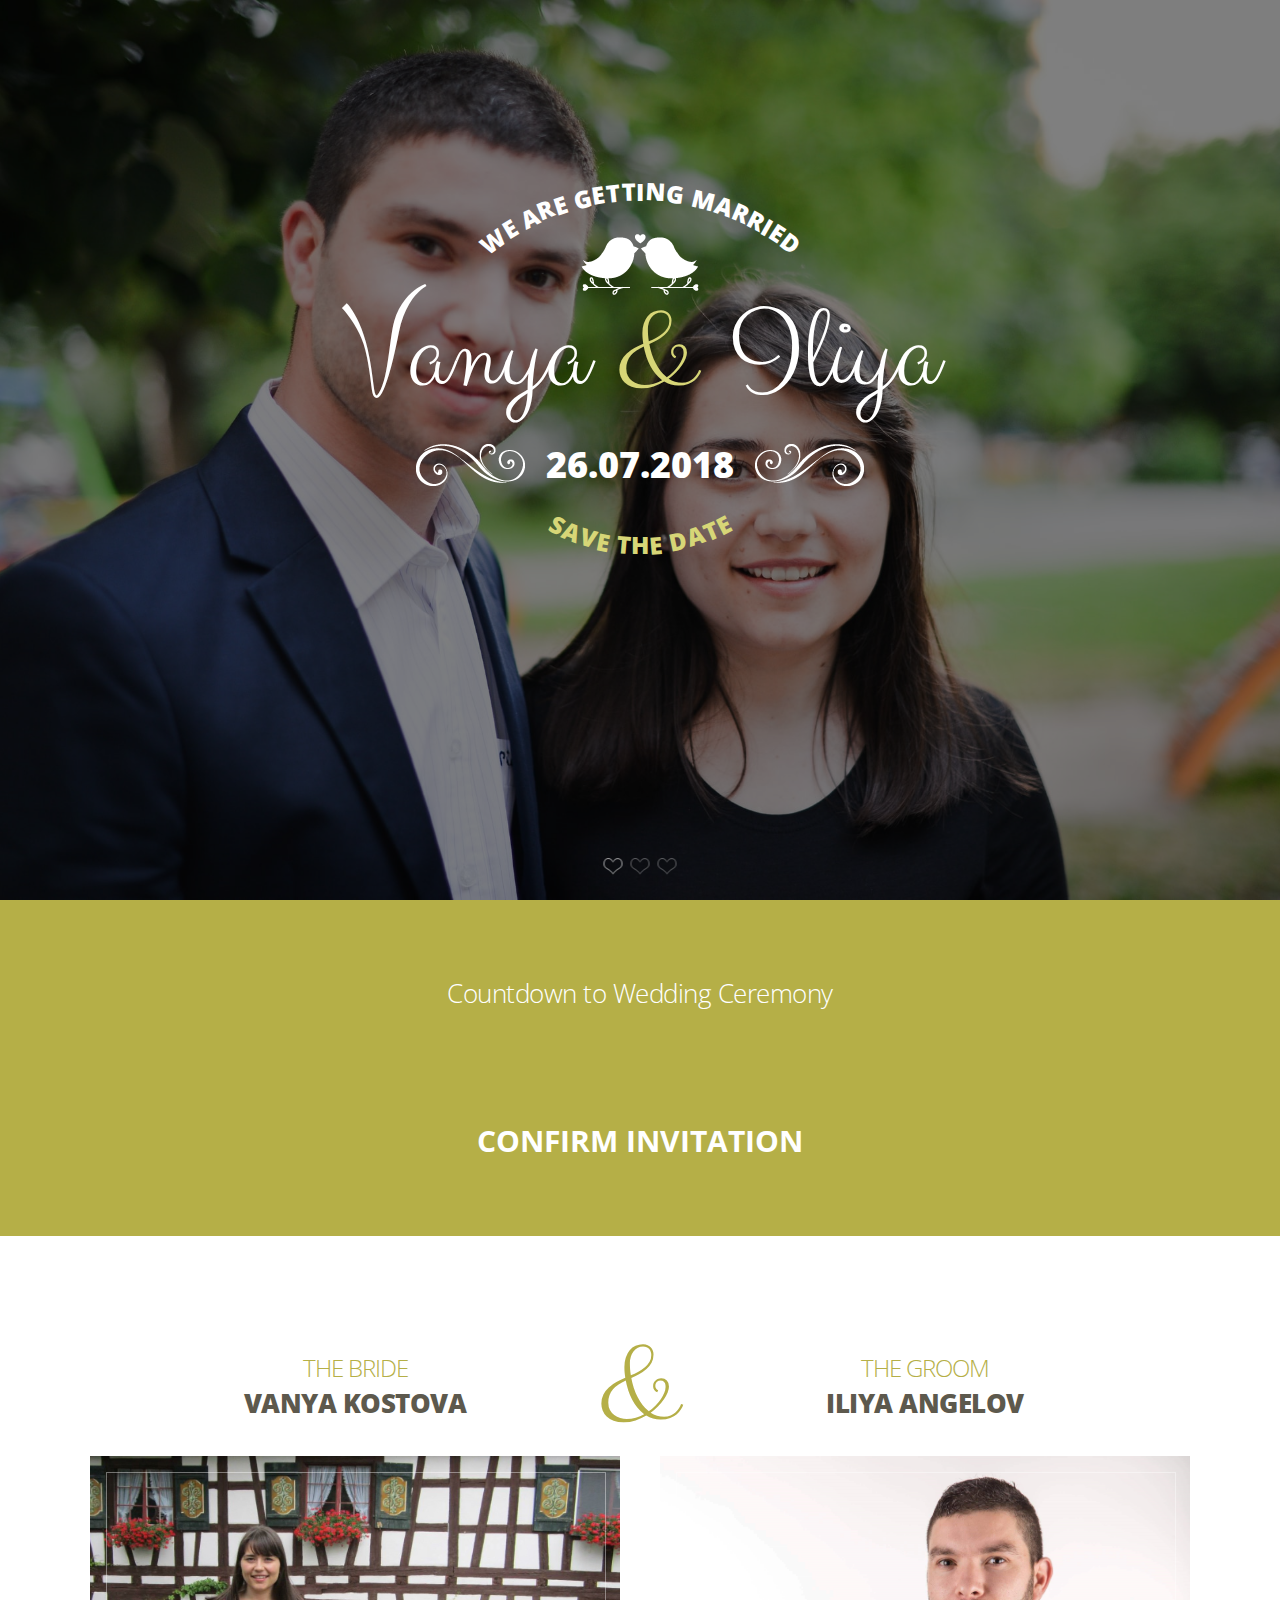
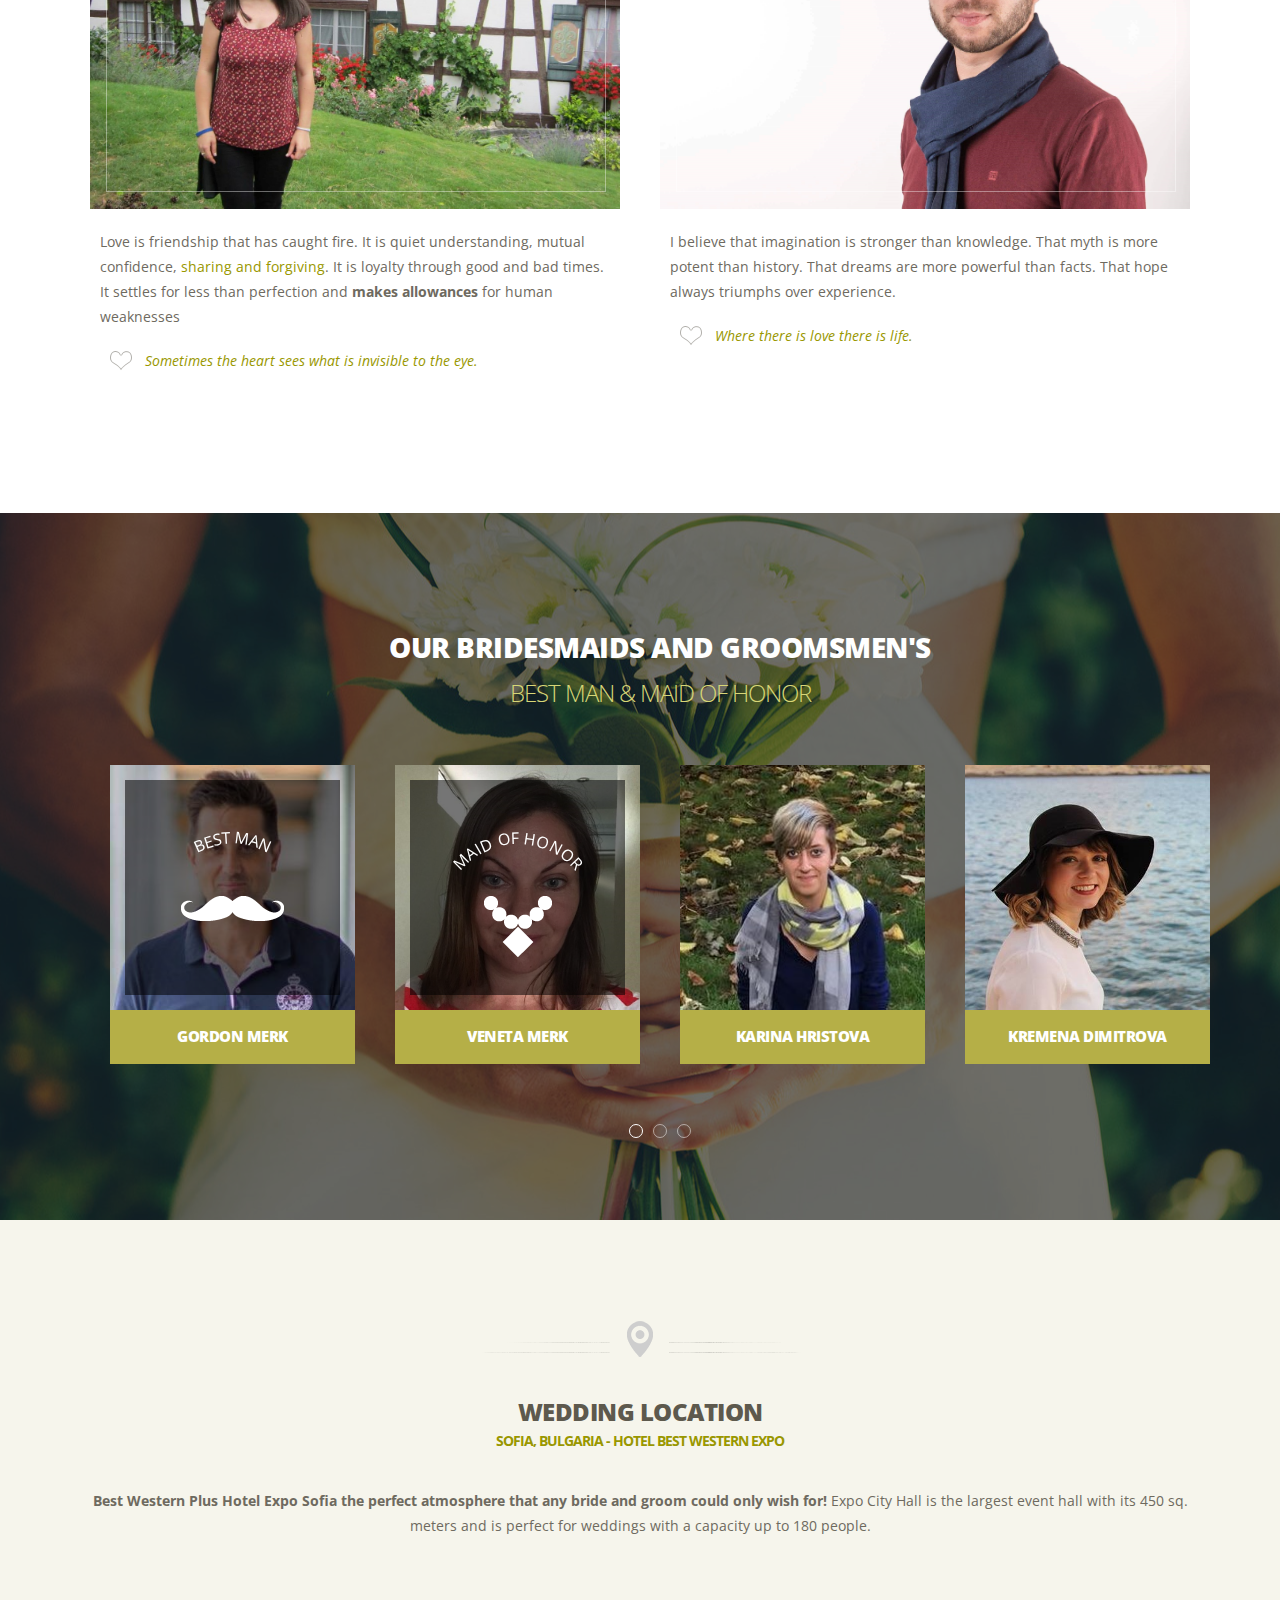
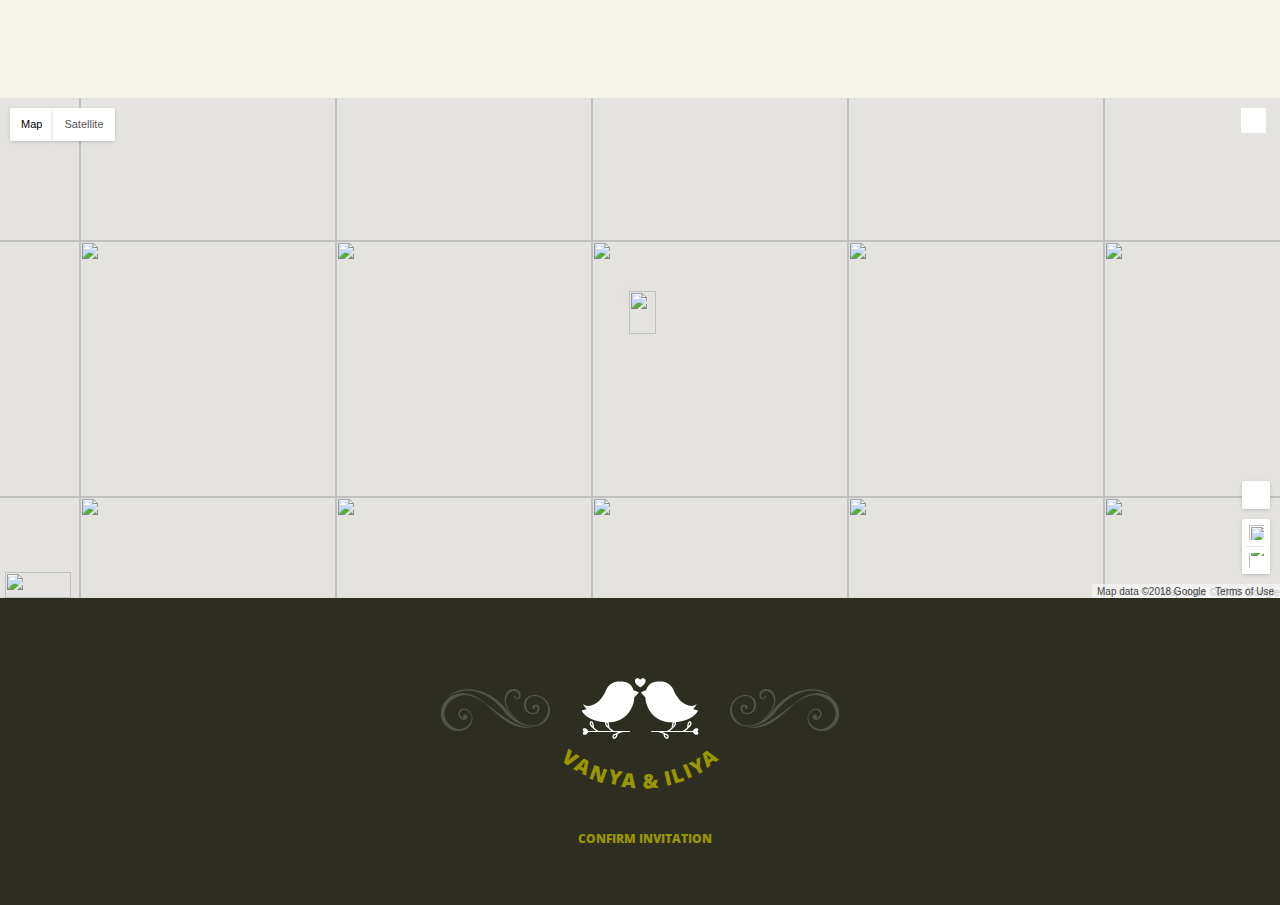
==== index.html @ c14297f7 "Add correct meta value separators" ====
<!DOCTYPE html>
<head>
<meta http-equiv="Content-Type" content="text/html; charset=utf-8" />
<meta name="viewport" content="width=device-width,initial-scale=1,maximum-scale=1" />
<title>Wedding</title>
<link rel="stylesheet" type="text/css" media="all" href="style.css" />
<link rel="stylesheet" type="text/css" media="all" href="colors/green.css" />
<link rel="stylesheet" href="css/carousel.css">
<link href='https://fonts.googleapis.com/css?family=Clicker+Script' rel='stylesheet' type='text/css'>
<link href='https://fonts.googleapis.com/css?family=Open+Sans:400,300,700,800' rel='stylesheet' type='text/css'>
</head>
<body>

<div id="main_container">

<div class="title_container">


<div class="title_front">WE ARE GETTING MARRIED</div>

<div class="love_birds"><img src="images/birds_icon.png" alt="" title=""/></div>

<div class="title">Vanya <span>&amp;</span> Iliya</div>

<div class="title_date"><span class="swirl_left"><span class="swirl_right">26.07.2018</span></span></div>

<div class="title_under">SAVE THE DATE</div>

    </div>


<div class="slider_container">

<div class="slider_trans_black"></div>

<div id="random">

<div style="background-image: url(images/slider/slide1.jpg);background-position:center 0;"></div>

<div style="background-image: url(images/slider/slide2.jpg);background-position:right 0;"></div>

<div style="background-image: url(images/slider/slide3.jpg);background-position:center 0;"></div>
            </div>
   </div>

<div class="countdown_container">
       <h2 class="centered_title">Countdown to Wedding Ceremony</h2>

<div id="defaultCountdown"></div>

<div class="rsvp_button">
  <a  href="https://goo.gl/forms/HGfjrnZhwVHJ4QIE2">CONFIRM INVITATION</a>
</div>
</div>


<div class="about_content">

<div class="about_topsign">&amp;</div>

<div class="full_width_centered">



<div class="left12_first">
                   <span class="names_titles">THE BRIDE</span>
                   <h2>VANYA KOSTOVA</h2>

<div class="about_pic_container">
                        <span class="about_picframe"></span>

<div class="about_social">
                        <a href="https://www.facebook.com/vanya.kostova.18"><img src="images/social/facebook.png" alt="" title="" /></a>
                        </div>

<div class="about_pic"><img src="images/image12.jpg" alt="" title="" /></div>
                        </div>
                   <p style="margin-top:20px">Love is friendship that has caught fire. It is quiet understanding, mutual confidence, <a href="#">sharing and forgiving</a>. It is loyalty through good and bad times. It settles for less than perfection and <strong>makes allowances</strong> for human weaknesses</p>
                   <span class="love_quote">Sometimes the heart sees what is invisible to the eye.</span>
               </div>

<div class="left12_last">
                   <span class="names_titles">THE GROOM</span>
                   <h2>ILIYA ANGELOV</h2>

<div class="about_pic_container">
                        <span class="about_picframe"></span>

<div class="about_social">
                        <a href="https://www.facebook.com/iliya.angelov11"><img src="images/social/facebook.png" alt="" title="" /></a>
                        </div>

<div class="about_pic"><img src="images/image12_2.jpg" alt="" title="" /></div>
                        </div>
                   <p style="margin-top:20px">I believe that imagination is stronger than knowledge. That myth is more potent than history. That dreams are more powerful than facts. That hope always triumphs over experience.</p>
                   <span class="love_quote">Where there is love there is life.</span>
               </div>


<div class="clear"></div>
        </div>  <!--end of full width-->
      </div> <!--end of about content-->


<div class="carousel_container">

<div class="carousel_container_image">

<div class="full_width_carousel">
        <h2>OUR BRIDESMAIDS AND GROOMSMEN'S</h2>
        <span class="carousel_titles">BEST MAN &amp; MAID OF HONOR</span>

<div id="weddingcarousel" class="owl-carousel">

<div class="left14">
<div class="bestman"><span>BEST MAN</span><img src="images/bestman.png" alt="" title="" /></div><img src="images/image_14.jpg" width="245" height="245" alt="" title="" /><h3>GORDON MERK</h3></div>

<div class="left14">
<div class="bestman"><span>MAID OF HONOR</span><img src="images/maidofhonor.png" alt="" title="" /></div><img src="images/image_14_3.jpg" width="245" height="245" alt="" title="" /><h3>VENETA MERK</h3></div>

<!-- <div class="left14"><img src="images/image_14_2.jpg" width="245" height="245" alt="" title="" /><h3>DIANA KOSTOVA</h3></div>

<div class="left14_last"><img src="images/image_14_6.jpg" width="245" height="245" alt="" title="" /><h3>ANGEL VENCHEV</h3></div> -->

<div class="left14"><img src="images/image_14_1.jpg" width="245" height="245" alt="" title="" /><h3>KARINA HRISTOVA</h3></div>

<div class="left14"><img src="images/image_14_7.jpg" width="245" height="245" alt="" title="" /><h3>KREMENA DIMITROVA</h3></div>

<div class="left14"><img src="images/image_14_11.jpg" width="245" height="245" alt="" title="" /><h3>TEODORA DANEVA</h3></div>

<div class="left14"><img src="images/image_14_12.jpg" width="245" height="245" alt="" title="" /><h3>EKATERINA LADZHOVA</h3></div>

<div class="left14"><img src="images/image_14_13.jpg" width="245" height="245" alt="" title="" /><h3>JOANNA RUSEVA</h3></div>

<div class="left14_last"><img src="images/image_14_8.jpg" width="245" height="245" alt="" title="" /><h3>MANUEL GEORGIEV</h3></div>

<div class="left14_last"><img src="images/image_14_9.jpg" width="245" height="245" alt="" title="" /><h3>ALEXANDER KOMSALOV</h3></div>

<div class="left14"><img src="images/image_14_5.jpg" width="245" height="245" alt="" title="" /><h3>SHTILIYAN HAYGAROV</h3></div>

<div class="left14"><img src="images/image_14_10.jpg" width="245" height="245" alt="" title="" /><h3>TEODOR UZUNOV</h3></div>


        </div>
     </div>
    </div>
  </div>

<div class="home_bottom">

<div class="full_width_centered">

<div class="location">

<div class="bottom_icon"><img src="images/icon_location.png" alt="" title="" /></div>
          <h2>WEDDING LOCATION</h2>
          <span class="subtitle">
            <a href="https://www.hotelexposofia.com/en/hotel/meetings-events/expo-city-hall-26.html">
              SOFIA, BULGARIA - HOTEL BEST WESTERN EXPO
            </a>
          </span>
          <p>
            <strong>
              Best Western Plus Hotel Expo Sofia the perfect atmosphere that any bride and groom could only wish for!
            </strong>
            Expo City Hall is the largest event hall with its 450 sq. meters and is perfect for weddings with a capacity up to 180 people.
          </p>
        </div>
      </div>



<div class="section_full nopadding">

<div id="map" style="position: relative; overflow: hidden;">

<div style="height: 100%; width: 100%; position: absolute; top: 0px; left: 0px; background-color: rgb(229, 227, 223);">

<div class="gm-style" style="position: absolute; z-index: 0; left: 0px; top: 0px; height: 100%; width: 100%; padding: 0px; border-width: 0px; margin: 0px;">

<div tabindex="0" style="position: absolute; z-index: 0; left: 0px; top: 0px; height: 100%; width: 100%; padding: 0px; border-width: 0px; margin: 0px; cursor: url(&quot;https://maps.gstatic.com/mapfiles/openhand_8_8.cur&quot;), default;">

<div style="z-index: 1; position: absolute; left: 50%; top: 50%; transform: translate(0px, 0px);">

<div style="position: absolute; left: 0px; top: 0px; z-index: 100; width: 100%;">

<div style="position: absolute; left: 0px; top: 0px; z-index: 0;">

<div style="position: absolute; z-index: 1; transform: matrix(1, 0, 0, 1, -48, -107);">

<div style="position: absolute; left: 0px; top: 0px; width: 256px; height: 256px;">

<div style="width: 256px; height: 256px;"></div>
                        </div>

<div style="position: absolute; left: -256px; top: 0px; width: 256px; height: 256px;">

<div style="width: 256px; height: 256px;">
                          </div>
                        </div>


<div style="position: absolute; left: -256px; top: -256px; width: 256px; height: 256px;">

<div style="width: 256px; height: 256px;"></div></div>

<div style="position: absolute; left: 0px; top: -256px; width: 256px; height: 256px;">

<div style="width: 256px; height: 256px;"></div></div>

<div style="position: absolute; left: 256px; top: -256px; width: 256px; height: 256px;">

<div style="width: 256px; height: 256px;"></div></div>

<div style="position: absolute; left: 256px; top: 0px; width: 256px; height: 256px;">
<div style="width: 256px; height: 256px;"></div></div>
<div style="position: absolute; left: 256px; top: 256px; width: 256px; height: 256px;">
<div style="width: 256px; height: 256px;"></div></div>
<div style="position: absolute; left: 0px; top: 256px; width: 256px; height: 256px;">
<div style="width: 256px; height: 256px;"></div></div>
<div style="position: absolute; left: -256px; top: 256px; width: 256px; height: 256px;">
<div style="width: 256px; height: 256px;"></div></div>
<div style="position: absolute; left: -512px; top: 256px; width: 256px; height: 256px;">
<div style="width: 256px; height: 256px;"></div></div>
<div style="position: absolute; left: -512px; top: 0px; width: 256px; height: 256px;">
<div style="width: 256px; height: 256px;"></div></div>
<div style="position: absolute; left: -512px; top: -256px; width: 256px; height: 256px;">
<div style="width: 256px; height: 256px;"></div></div>
<div style="position: absolute; left: 512px; top: -256px; width: 256px; height: 256px;">
<div style="width: 256px; height: 256px;"></div></div>
<div style="position: absolute; left: 512px; top: 0px; width: 256px; height: 256px;">
<div style="width: 256px; height: 256px;"></div></div>
<div style="position: absolute; left: 512px; top: 256px; width: 256px; height: 256px;">
<div style="width: 256px; height: 256px;"></div></div>
<div style="position: absolute; left: -768px; top: 256px; width: 256px; height: 256px;">
<div style="width: 256px; height: 256px;"></div></div>
<div style="position: absolute; left: -768px; top: 0px; width: 256px; height: 256px;">
<div style="width: 256px; height: 256px;"></div></div>
<div style="position: absolute; left: -768px; top: -256px; width: 256px; height: 256px;">
<div style="width: 256px; height: 256px;"></div></div>
<div style="position: absolute; left: 768px; top: -256px; width: 256px; height: 256px;">
<div style="width: 256px; height: 256px;"></div></div>
<div style="position: absolute; left: 768px; top: 0px; width: 256px; height: 256px;">
<div style="width: 256px; height: 256px;"></div></div>
<div style="position: absolute; left: 768px; top: 256px; width: 256px; height: 256px;">
<div style="width: 256px; height: 256px;"></div></div></div></div></div>
<div style="position: absolute; left: 0px; top: 0px; z-index: 101; width: 100%;"></div>
<div style="position: absolute; left: 0px; top: 0px; z-index: 102; width: 100%;"></div>
<div style="position: absolute; left: 0px; top: 0px; z-index: 103; width: 100%;">
<div style="position: absolute; left: 0px; top: 0px; z-index: -1;">
<div style="position: absolute; z-index: 1; transform: matrix(1, 0, 0, 1, -48, -107);">
<div style="width: 256px; height: 256px; overflow: hidden; position: absolute; left: 0px; top: 0px;"></div>
<div style="width: 256px; height: 256px; overflow: hidden; position: absolute; left: -256px; top: 0px;"></div>
<div style="width: 256px; height: 256px; overflow: hidden; position: absolute; left: -256px; top: -256px;"></div>
<div style="width: 256px; height: 256px; overflow: hidden; position: absolute; left: 0px; top: -256px;"></div>
<div style="width: 256px; height: 256px; overflow: hidden; position: absolute; left: 256px; top: -256px;"></div>
<div style="width: 256px; height: 256px; overflow: hidden; position: absolute; left: 256px; top: 0px;"></div>
<div style="width: 256px; height: 256px; overflow: hidden; position: absolute; left: 256px; top: 256px;"></div>
<div style="width: 256px; height: 256px; overflow: hidden; position: absolute; left: 0px; top: 256px;"></div>
<div style="width: 256px; height: 256px; overflow: hidden; position: absolute; left: -256px; top: 256px;"></div>
<div style="width: 256px; height: 256px; overflow: hidden; position: absolute; left: -512px; top: 256px;"></div>
<div style="width: 256px; height: 256px; overflow: hidden; position: absolute; left: -512px; top: 0px;"></div>
<div style="width: 256px; height: 256px; overflow: hidden; position: absolute; left: -512px; top: -256px;"></div>
<div style="width: 256px; height: 256px; overflow: hidden; position: absolute; left: 512px; top: -256px;"></div>
<div style="width: 256px; height: 256px; overflow: hidden; position: absolute; left: 512px; top: 0px;"></div>
<div style="width: 256px; height: 256px; overflow: hidden; position: absolute; left: 512px; top: 256px;"></div>
<div style="width: 256px; height: 256px; overflow: hidden; position: absolute; left: -768px; top: 256px;"></div>
<div style="width: 256px; height: 256px; overflow: hidden; position: absolute; left: -768px; top: 0px;"></div>
<div style="width: 256px; height: 256px; overflow: hidden; position: absolute; left: -768px; top: -256px;"></div>
<div style="width: 256px; height: 256px; overflow: hidden; position: absolute; left: 768px; top: -256px;"></div>
<div style="width: 256px; height: 256px; overflow: hidden; position: absolute; left: 768px; top: 0px;"></div>
<div style="width: 256px; height: 256px; overflow: hidden; position: absolute; left: 768px; top: 256px;"></div></div></div>
<div style="width: 27px; height: 43px; overflow: hidden; position: absolute; left: -11px; top: -57px; z-index: -14;"><img alt="" src="https://maps.gstatic.com/mapfiles/api-3/images/spotlight-poi2_hdpi.png" draggable="false" style="position: absolute; left: 0px; top: 0px; width: 27px; height: 43px; user-select: none; border: 0px; padding: 0px; margin: 0px; max-width: none;"></div></div>
<div style="position: absolute; left: 0px; top: 0px; z-index: 0;">
<div style="position: absolute; z-index: 1; transform: matrix(1, 0, 0, 1, -48, -107);">
<div style="position: absolute; left: 0px; top: 0px; width: 256px; height: 256px;"><img draggable="false" alt="" src="https://maps.googleapis.com/maps/vt?pb=!1m5!1m4!1i12!2i2188!3i1466!4i256!2m3!1e0!2sm!3i423123620!3m14!2sen-US!3sUS!5e18!12m1!1e68!12m3!1e37!2m1!1ssmartmaps!12m4!1e26!2m2!1sstyles![base64]!4e0!5m1!5f2!23i1301875&amp;token=33070" style="width: 256px; height: 256px; user-select: none; border: 0px; padding: 0px; margin: 0px; max-width: none;"></div>
<div style="position: absolute; left: -256px; top: 0px; width: 256px; height: 256px;"><img draggable="false" alt="" src="https://maps.googleapis.com/maps/vt?pb=!1m5!1m4!1i12!2i2187!3i1466!4i256!2m3!1e0!2sm!3i423123620!3m14!2sen-US!3sUS!5e18!12m1!1e68!12m3!1e37!2m1!1ssmartmaps!12m4!1e26!2m2!1sstyles![base64]!4e0!5m1!5f2!23i1301875&amp;token=54568" style="width: 256px; height: 256px; user-select: none; border: 0px; padding: 0px; margin: 0px; max-width: none;"></div>
<div style="position: absolute; left: 0px; top: -256px; width: 256px; height: 256px;"><img draggable="false" alt="" src="https://maps.googleapis.com/maps/vt?pb=!1m5!1m4!1i12!2i2188!3i1465!4i256!2m3!1e0!2sm!3i423123620!3m14!2sen-US!3sUS!5e18!12m1!1e68!12m3!1e37!2m1!1ssmartmaps!12m4!1e26!2m2!1sstyles![base64]!4e0!5m1!5f2!23i1301875&amp;token=34000" style="width: 256px; height: 256px; user-select: none; border: 0px; padding: 0px; margin: 0px; max-width: none;"></div>
<div style="position: absolute; left: 256px; top: 256px; width: 256px; height: 256px;"><img draggable="false" alt="" src="https://maps.googleapis.com/maps/vt?pb=!1m5!1m4!1i12!2i2189!3i1467!4i256!2m3!1e0!2sm!3i423123620!3m14!2sen-US!3sUS!5e18!12m1!1e68!12m3!1e37!2m1!1ssmartmaps!12m4!1e26!2m2!1sstyles![base64]!4e0!5m1!5f2!23i1301875&amp;token=10642" style="width: 256px; height: 256px; user-select: none; border: 0px; padding: 0px; margin: 0px; max-width: none;"></div>
<div style="position: absolute; left: 0px; top: 256px; width: 256px; height: 256px;"><img draggable="false" alt="" src="https://maps.googleapis.com/maps/vt?pb=!1m5!1m4!1i12!2i2188!3i1467!4i256!2m3!1e0!2sm!3i423123620!3m14!2sen-US!3sUS!5e18!12m1!1e68!12m3!1e37!2m1!1ssmartmaps!12m4!1e26!2m2!1sstyles![base64]!4e0!5m1!5f2!23i1301875&amp;token=32140" style="width: 256px; height: 256px; user-select: none; border: 0px; padding: 0px; margin: 0px; max-width: none;"></div>
<div style="position: absolute; left: -256px; top: 256px; width: 256px; height: 256px;"><img draggable="false" alt="" src="https://maps.googleapis.com/maps/vt?pb=!1m5!1m4!1i12!2i2187!3i1467!4i256!2m3!1e0!2sm!3i423123620!3m14!2sen-US!3sUS!5e18!12m1!1e68!12m3!1e37!2m1!1ssmartmaps!12m4!1e26!2m2!1sstyles![base64]!4e0!5m1!5f2!23i1301875&amp;token=53638" style="width: 256px; height: 256px; user-select: none; border: 0px; padding: 0px; margin: 0px; max-width: none;"></div>
<div style="position: absolute; left: 256px; top: -256px; width: 256px; height: 256px;"><img draggable="false" alt="" src="https://maps.googleapis.com/maps/vt?pb=!1m5!1m4!1i12!2i2189!3i1465!4i256!2m3!1e0!2sm!3i423123620!3m14!2sen-US!3sUS!5e18!12m1!1e68!12m3!1e37!2m1!1ssmartmaps!12m4!1e26!2m2!1sstyles![base64]!4e0!5m1!5f2!23i1301875&amp;token=12502" style="width: 256px; height: 256px; user-select: none; border: 0px; padding: 0px; margin: 0px; max-width: none;"></div>
<div style="position: absolute; left: -512px; top: 256px; width: 256px; height: 256px;"><img draggable="false" alt="" src="https://maps.googleapis.com/maps/vt?pb=!1m5!1m4!1i12!2i2186!3i1467!4i256!2m3!1e0!2sm!3i423123572!3m14!2sen-US!3sUS!5e18!12m1!1e68!12m3!1e37!2m1!1ssmartmaps!12m4!1e26!2m2!1sstyles![base64]!4e0!5m1!5f2!23i1301875&amp;token=60718" style="width: 256px; height: 256px; user-select: none; border: 0px; padding: 0px; margin: 0px; max-width: none;"></div>
<div style="position: absolute; left: 256px; top: 0px; width: 256px; height: 256px;"><img draggable="false" alt="" src="https://maps.googleapis.com/maps/vt?pb=!1m5!1m4!1i12!2i2189!3i1466!4i256!2m3!1e0!2sm!3i423123620!3m14!2sen-US!3sUS!5e18!12m1!1e68!12m3!1e37!2m1!1ssmartmaps!12m4!1e26!2m2!1sstyles![base64]!4e0!5m1!5f2!23i1301875&amp;token=11572" style="width: 256px; height: 256px; user-select: none; border: 0px; padding: 0px; margin: 0px; max-width: none;"></div>
<div style="position: absolute; left: 512px; top: 256px; width: 256px; height: 256px;"><img draggable="false" alt="" src="https://maps.googleapis.com/maps/vt?pb=!1m5!1m4!1i12!2i2190!3i1467!4i256!2m3!1e0!2sm!3i423123272!3m14!2sen-US!3sUS!5e18!12m1!1e68!12m3!1e37!2m1!1ssmartmaps!12m4!1e26!2m2!1sstyles![base64]!4e0!5m1!5f2!23i1301875&amp;token=87923" style="width: 256px; height: 256px; user-select: none; border: 0px; padding: 0px; margin: 0px; max-width: none;"></div>
<div style="position: absolute; left: 512px; top: 0px; width: 256px; height: 256px;"><img draggable="false" alt="" src="https://maps.googleapis.com/maps/vt?pb=!1m5!1m4!1i12!2i2190!3i1466!4i256!2m3!1e0!2sm!3i423123572!3m14!2sen-US!3sUS!5e18!12m1!1e68!12m3!1e37!2m1!1ssmartmaps!12m4!1e26!2m2!1sstyles![base64]!4e0!5m1!5f2!23i1301875&amp;token=113687" style="width: 256px; height: 256px; user-select: none; border: 0px; padding: 0px; margin: 0px; max-width: none;"></div>
<div style="position: absolute; left: 768px; top: 256px; width: 256px; height: 256px;"><img draggable="false" alt="" src="https://maps.googleapis.com/maps/vt?pb=!1m5!1m4!1i12!2i2191!3i1467!4i256!2m3!1e0!2sm!3i423123008!3m14!2sen-US!3sUS!5e18!12m1!1e68!12m3!1e37!2m1!1ssmartmaps!12m4!1e26!2m2!1sstyles![base64]!4e0!5m1!5f2!23i1301875&amp;token=85925" style="width: 256px; height: 256px; user-select: none; border: 0px; padding: 0px; margin: 0px; max-width: none;"></div>
<div style="position: absolute; left: 512px; top: -256px; width: 256px; height: 256px;"><img draggable="false" alt="" src="https://maps.googleapis.com/maps/vt?pb=!1m5!1m4!1i12!2i2190!3i1465!4i256!2m3!1e0!2sm!3i423123572!3m14!2sen-US!3sUS!5e18!12m1!1e68!12m3!1e37!2m1!1ssmartmaps!12m4!1e26!2m2!1sstyles![base64]!4e0!5m1!5f2!23i1301875&amp;token=114617" style="width: 256px; height: 256px; user-select: none; border: 0px; padding: 0px; margin: 0px; max-width: none;"></div>
<div style="position: absolute; left: 768px; top: 0px; width: 256px; height: 256px;"><img draggable="false" alt="" src="https://maps.googleapis.com/maps/vt?pb=!1m5!1m4!1i12!2i2191!3i1466!4i256!2m3!1e0!2sm!3i423123572!3m14!2sen-US!3sUS!5e18!12m1!1e68!12m3!1e37!2m1!1ssmartmaps!12m4!1e26!2m2!1sstyles![base64]!4e0!5m1!5f2!23i1301875&amp;token=92189" style="width: 256px; height: 256px; user-select: none; border: 0px; padding: 0px; margin: 0px; max-width: none;"></div>
<div style="position: absolute; left: 768px; top: -256px; width: 256px; height: 256px;"><img draggable="false" alt="" src="https://maps.googleapis.com/maps/vt?pb=!1m5!1m4!1i12!2i2191!3i1465!4i256!2m3!1e0!2sm!3i423123572!3m14!2sen-US!3sUS!5e18!12m1!1e68!12m3!1e37!2m1!1ssmartmaps!12m4!1e26!2m2!1sstyles![base64]!4e0!5m1!5f2!23i1301875&amp;token=93119" style="width: 256px; height: 256px; user-select: none; border: 0px; padding: 0px; margin: 0px; max-width: none;"></div>
<div style="position: absolute; left: -256px; top: -256px; width: 256px; height: 256px;"><img draggable="false" alt="" src="https://maps.googleapis.com/maps/vt?pb=!1m5!1m4!1i12!2i2187!3i1465!4i256!2m3!1e0!2sm!3i423123620!3m14!2sen-US!3sUS!5e18!12m1!1e68!12m3!1e37!2m1!1ssmartmaps!12m4!1e26!2m2!1sstyles![base64]!4e0!5m1!5f2!23i1301875&amp;token=55498" style="width: 256px; height: 256px; user-select: none; border: 0px; padding: 0px; margin: 0px; max-width: none;"></div>
<div style="position: absolute; left: -512px; top: 0px; width: 256px; height: 256px;"><img draggable="false" alt="" src="https://maps.googleapis.com/maps/vt?pb=!1m5!1m4!1i12!2i2186!3i1466!4i256!2m3!1e0!2sm!3i423123620!3m14!2sen-US!3sUS!5e18!12m1!1e68!12m3!1e37!2m1!1ssmartmaps!12m4!1e26!2m2!1sstyles![base64]!4e0!5m1!5f2!23i1301875&amp;token=76066" style="width: 256px; height: 256px; user-select: none; border: 0px; padding: 0px; margin: 0px; max-width: none;"></div>
<div style="position: absolute; left: -512px; top: -256px; width: 256px; height: 256px;"><img draggable="false" alt="" src="https://maps.googleapis.com/maps/vt?pb=!1m5!1m4!1i12!2i2186!3i1465!4i256!2m3!1e0!2sm!3i423123620!3m14!2sen-US!3sUS!5e18!12m1!1e68!12m3!1e37!2m1!1ssmartmaps!12m4!1e26!2m2!1sstyles![base64]!4e0!5m1!5f2!23i1301875&amp;token=76996" style="width: 256px; height: 256px; user-select: none; border: 0px; padding: 0px; margin: 0px; max-width: none;"></div>
<div style="position: absolute; left: -768px; top: 256px; width: 256px; height: 256px;"><img draggable="false" alt="" src="https://maps.googleapis.com/maps/vt?pb=!1m5!1m4!1i12!2i2185!3i1467!4i256!2m3!1e0!2sm!3i423123572!3m14!2sen-US!3sUS!5e18!12m1!1e68!12m3!1e37!2m1!1ssmartmaps!12m4!1e26!2m2!1sstyles![base64]!4e0!5m1!5f2!23i1301875&amp;token=82216" style="width: 256px; height: 256px; user-select: none; border: 0px; padding: 0px; margin: 0px; max-width: none;"></div>
<div style="position: absolute; left: -768px; top: 0px; width: 256px; height: 256px;"><img draggable="false" alt="" src="https://maps.googleapis.com/maps/vt?pb=!1m5!1m4!1i12!2i2185!3i1466!4i256!2m3!1e0!2sm!3i423123572!3m14!2sen-US!3sUS!5e18!12m1!1e68!12m3!1e37!2m1!1ssmartmaps!12m4!1e26!2m2!1sstyles![base64]!4e0!5m1!5f2!23i1301875&amp;token=83146" style="width: 256px; height: 256px; user-select: none; border: 0px; padding: 0px; margin: 0px; max-width: none;"></div>
<div style="position: absolute; left: -768px; top: -256px; width: 256px; height: 256px;"><img draggable="false" alt="" src="https://maps.googleapis.com/maps/vt?pb=!1m5!1m4!1i12!2i2185!3i1465!4i256!2m3!1e0!2sm!3i423123572!3m14!2sen-US!3sUS!5e18!12m1!1e68!12m3!1e37!2m1!1ssmartmaps!12m4!1e26!2m2!1sstyles![base64]!4e0!5m1!5f2!23i1301875&amp;token=84076" style="width: 256px; height: 256px; user-select: none; border: 0px; padding: 0px; margin: 0px; max-width: none;"></div></div></div></div>
<div class="gm-style-pbc" style="z-index: 2; position: absolute; height: 100%; width: 100%; padding: 0px; border-width: 0px; margin: 0px; left: 0px; top: 0px; opacity: 0;"><p class="gm-style-pbt"></p></div>
<div style="z-index: 3; position: absolute; height: 100%; width: 100%; padding: 0px; border-width: 0px; margin: 0px; left: 0px; top: 0px;">
<div style="z-index: 1; position: absolute; height: 100%; width: 100%; padding: 0px; border-width: 0px; margin: 0px; left: 0px; top: 0px;"></div>
<div style="z-index: 4; position: absolute; left: 50%; top: 50%; transform: translate(0px, 0px);">
<div style="position: absolute; left: 0px; top: 0px; z-index: 104; width: 100%;"></div>
<div style="position: absolute; left: 0px; top: 0px; z-index: 105; width: 100%;"></div>
<div style="position: absolute; left: 0px; top: 0px; z-index: 106; width: 100%;">
<div class="gmnoprint" title="" style="width: 43px; height: 59px; overflow: hidden; position: absolute; opacity: 0.01; cursor: pointer; left: -19px; top: -65px; z-index: -14;"><img alt="" src="https://maps.gstatic.com/mapfiles/api-3/images/spotlight-poi2_hdpi.png" draggable="false" style="position: absolute; left: 0px; top: 0px; width: 43px; height: 59px; user-select: none; border: 0px; padding: 0px; margin: 0px; max-width: none;"></div></div>
<div style="position: absolute; left: 0px; top: 0px; z-index: 107; width: 100%;"></div></div></div></div><iframe frameborder="0" src="about:blank" style="z-index: -1; position: absolute; width: 100%; height: 100%; top: 0px; left: 0px; border: none;"></iframe>
<div style="margin-left: 5px; margin-right: 5px; z-index: 1000000; position: absolute; left: 0px; bottom: 0px;"><a target="_blank" href="https://maps.google.com/maps?ll=45.434352,12.321155&amp;z=12&amp;t=m&amp;hl=en-US&amp;gl=US&amp;mapclient=apiv3" title="Click to see this area on Google Maps" style="position: static; overflow: visible; float: none; display: inline;">
<div style="width: 66px; height: 26px; cursor: pointer;"><img alt="" src="https://maps.gstatic.com/mapfiles/api-3/images/google_white5_hdpi.png" draggable="false" style="position: absolute; left: 0px; top: 0px; width: 66px; height: 26px; user-select: none; border: 0px; padding: 0px; margin: 0px;"></div></a></div>
<div style="background-color: white; padding: 15px 21px; border: 1px solid rgb(171, 171, 171); font-family: Roboto, Arial, sans-serif; color: rgb(34, 34, 34); box-shadow: rgba(0, 0, 0, 0.2) 0px 4px 16px; z-index: 10000002; display: none; width: 256px; height: 148px; position: absolute; left: 610px; top: 160px;">
<div style="padding: 0px 0px 10px; font-size: 16px;">Map Data</div>
<div style="font-size: 13px;">Map data ©2018 Google</div>
<div style="width: 13px; height: 13px; overflow: hidden; position: absolute; opacity: 0.7; right: 12px; top: 12px; z-index: 10000;"><img alt="" src="https://maps.gstatic.com/mapfiles/api-3/images/mapcnt6.png" draggable="false" style="position: absolute; left: -2px; top: -336px; width: 59px; height: 492px; user-select: none; border: 0px; padding: 0px; margin: 0px; max-width: none;"></div><img alt="" src="https://maps.gstatic.com/mapfiles/transparent.png" draggable="false" style="width: 37px; height: 37px; user-select: none; border: 0px; padding: 0px; margin: 0px; position: absolute; right: 0px; top: 0px; z-index: 10001; cursor: pointer;"></div>
<div class="gmnoprint" style="z-index: 1000001; position: absolute; right: 70px; bottom: 0px; width: 119px;">
<div draggable="false" class="gm-style-cc" style="user-select: none; height: 14px; line-height: 14px;">
<div style="opacity: 0.7; width: 100%; height: 100%; position: absolute;">
<div style="width: 1px;"></div>
<div style="background-color: rgb(245, 245, 245); width: auto; height: 100%; margin-left: 1px;"></div></div>
<div style="position: relative; padding-right: 6px; padding-left: 6px; font-family: Roboto, Arial, sans-serif; font-size: 10px; color: rgb(68, 68, 68); white-space: nowrap; direction: ltr; text-align: right; vertical-align: middle; display: inline-block;"><a style="text-decoration: none; cursor: pointer; display: none;">Map Data</a><span>Map data ©2018 Google</span></div></div></div>
<div class="gmnoscreen" style="position: absolute; right: 0px; bottom: 0px;">
<div style="font-family: Roboto, Arial, sans-serif; font-size: 11px; color: rgb(68, 68, 68); direction: ltr; text-align: right; background-color: rgb(245, 245, 245);">Map data ©2018 Google</div></div>
<div class="gmnoprint gm-style-cc" draggable="false" style="z-index: 1000001; user-select: none; height: 14px; line-height: 14px; position: absolute; right: 0px; bottom: 0px;">
<div style="opacity: 0.7; width: 100%; height: 100%; position: absolute;">
<div style="width: 1px;"></div>
<div style="background-color: rgb(245, 245, 245); width: auto; height: 100%; margin-left: 1px;"></div></div>
<div style="position: relative; padding-right: 6px; padding-left: 6px; font-family: Roboto, Arial, sans-serif; font-size: 10px; color: rgb(68, 68, 68); white-space: nowrap; direction: ltr; text-align: right; vertical-align: middle; display: inline-block;"><a href="https://www.google.com/intl/en-US_US/help/terms_maps.html" target="_blank" style="text-decoration: none; cursor: pointer; color: rgb(68, 68, 68);">Terms of Use</a></div></div><button draggable="false" title="Toggle fullscreen view" aria-label="Toggle fullscreen view" type="button" style="background: none rgb(255, 255, 255); border: 0px; margin: 10px 14px; padding: 0px; position: absolute; cursor: pointer; user-select: none; width: 25px; height: 25px; overflow: hidden; top: 0px; right: 0px;"><img alt="" src="https://maps.gstatic.com/mapfiles/api-3/images/sv9.png" draggable="false" class="gm-fullscreen-control" style="position: absolute; left: -52px; top: -86px; width: 164px; height: 175px; user-select: none; border: 0px; padding: 0px; margin: 0px;"></button>
<div class="gmnoprint gm-bundled-control gm-bundled-control-on-bottom" draggable="false" controlwidth="28" controlheight="93" style="margin: 10px; user-select: none; position: absolute; bottom: 107px; right: 28px;">
<div class="gmnoprint" controlwidth="28" controlheight="55" style="position: absolute; left: 0px; top: 38px;">
<div draggable="false" style="user-select: none; box-shadow: rgba(0, 0, 0, 0.3) 0px 1px 4px -1px; border-radius: 2px; cursor: pointer; background-color: rgb(255, 255, 255); width: 28px; height: 55px;"><button draggable="false" title="Zoom in" aria-label="Zoom in" type="button" style="background: none; display: block; border: 0px; margin: 0px; padding: 0px; position: relative; cursor: pointer; user-select: none; width: 28px; height: 27px; top: 0px; left: 0px;">
<div style="overflow: hidden; position: absolute; width: 15px; height: 15px; left: 7px; top: 6px;"><img alt="" src="https://maps.gstatic.com/mapfiles/api-3/images/tmapctrl_hdpi.png" draggable="false" style="position: absolute; left: 0px; top: 0px; user-select: none; border: 0px; padding: 0px; margin: 0px; max-width: none; width: 120px; height: 54px;"></div></button>
<div style="position: relative; overflow: hidden; width: 67%; height: 1px; left: 16%; background-color: rgb(230, 230, 230); top: 0px;"></div><button draggable="false" title="Zoom out" aria-label="Zoom out" type="button" style="background: none; display: block; border: 0px; margin: 0px; padding: 0px; position: relative; cursor: pointer; user-select: none; width: 28px; height: 27px; top: 0px; left: 0px;">
<div style="overflow: hidden; position: absolute; width: 15px; height: 15px; left: 7px; top: 6px;"><img alt="" src="https://maps.gstatic.com/mapfiles/api-3/images/tmapctrl_hdpi.png" draggable="false" style="position: absolute; left: 0px; top: -15px; user-select: none; border: 0px; padding: 0px; margin: 0px; max-width: none; width: 120px; height: 54px;"></div></button></div></div>
<div class="gm-svpc" controlwidth="28" controlheight="28" style="background-color: rgb(255, 255, 255); box-shadow: rgba(0, 0, 0, 0.3) 0px 1px 4px -1px; border-radius: 2px; width: 28px; height: 28px; cursor: url(&quot;https://maps.gstatic.com/mapfiles/openhand_8_8.cur&quot;), default; position: absolute; left: 0px; top: 0px;">
<div style="position: absolute; left: 1px; top: 1px;"></div>
<div style="position: absolute; left: 1px; top: 1px;">
<div aria-label="Street View Pegman Control" style="width: 26px; height: 26px; overflow: hidden; position: absolute; left: 0px; top: 0px;"><img alt="" src="https://maps.gstatic.com/mapfiles/api-3/images/cb_scout5_hdpi.png" draggable="false" style="position: absolute; left: -147px; top: -26px; width: 215px; height: 835px; user-select: none; border: 0px; padding: 0px; margin: 0px; max-width: none;"></div>
<div aria-label="Pegman is on top of the Map" style="width: 26px; height: 26px; overflow: hidden; position: absolute; left: 0px; top: 0px; visibility: hidden;"><img alt="" src="https://maps.gstatic.com/mapfiles/api-3/images/cb_scout5_hdpi.png" draggable="false" style="position: absolute; left: -147px; top: -52px; width: 215px; height: 835px; user-select: none; border: 0px; padding: 0px; margin: 0px; max-width: none;"></div>
<div aria-label="Street View Pegman Control" style="width: 26px; height: 26px; overflow: hidden; position: absolute; left: 0px; top: 0px; visibility: hidden;"><img alt="" src="https://maps.gstatic.com/mapfiles/api-3/images/cb_scout5_hdpi.png" draggable="false" style="position: absolute; left: -147px; top: -78px; width: 215px; height: 835px; user-select: none; border: 0px; padding: 0px; margin: 0px; max-width: none;"></div></div></div></div>
<div class="gmnoprint gm-bundled-control gm-bundled-control-on-bottom" draggable="false" controlwidth="0" controlheight="0" style="margin: 10px; user-select: none; position: absolute; display: none; bottom: 26px; left: 0px;">
<div class="gmnoprint" controlwidth="28" controlheight="0" style="display: none; position: absolute;">
<div title="Rotate map 90 degrees" style="width: 28px; height: 28px; overflow: hidden; position: absolute; background-color: rgb(255, 255, 255); box-shadow: rgba(0, 0, 0, 0.3) 0px 1px 4px -1px; border-radius: 2px; cursor: pointer; display: none;"><img alt="" src="https://maps.gstatic.com/mapfiles/api-3/images/tmapctrl4_hdpi.png" draggable="false" style="position: absolute; left: -141px; top: 6px; width: 170px; height: 54px; user-select: none; border: 0px; padding: 0px; margin: 0px; max-width: none;"></div>
<div class="gm-tilt" style="width: 28px; height: 28px; overflow: hidden; position: absolute; background-color: rgb(255, 255, 255); box-shadow: rgba(0, 0, 0, 0.3) 0px 1px 4px -1px; border-radius: 2px; top: 0px; cursor: pointer;"><img alt="" src="https://maps.gstatic.com/mapfiles/api-3/images/tmapctrl4_hdpi.png" draggable="false" style="position: absolute; left: -141px; top: -13px; width: 170px; height: 54px; user-select: none; border: 0px; padding: 0px; margin: 0px; max-width: none;"></div></div></div>
<div class="gmnoprint" style="margin: 10px; z-index: 0; position: absolute; cursor: pointer; left: 0px; top: 0px;">
<div class="gm-style-mtc" style="float: left; position: relative;">
<div role="button" tabindex="0" title="Show street map" aria-label="Show street map" aria-pressed="true" draggable="false" style="direction: ltr; overflow: hidden; text-align: center; position: relative; color: rgb(0, 0, 0); font-family: Roboto, Arial, sans-serif; user-select: none; font-size: 11px; background-color: rgb(255, 255, 255); padding: 11px; border-bottom-left-radius: 2px; border-top-left-radius: 2px; background-clip: padding-box; box-shadow: rgba(0, 0, 0, 0.3) 0px 1px 4px -1px; min-width: 21px; font-weight: 500;">Map</div>
<div style="background-color: white; z-index: -1; padding: 2px; border-bottom-left-radius: 2px; border-bottom-right-radius: 2px; box-shadow: rgba(0, 0, 0, 0.3) 0px 1px 4px -1px; position: absolute; left: 0px; top: 35px; text-align: left; display: none;">
<div draggable="false" title="Show street map with terrain" style="color: rgb(0, 0, 0); font-family: Roboto, Arial, sans-serif; user-select: none; font-size: 11px; background-color: rgb(255, 255, 255); padding: 8px; direction: ltr; text-align: left; white-space: nowrap;"><span role="checkbox" style="box-sizing: border-box; position: relative; line-height: 0; font-size: 0px; margin: 0px 5px 0px 0px; display: inline-block; background-color: rgb(255, 255, 255); border: 1px solid rgb(198, 198, 198); border-radius: 1px; width: 13px; height: 13px; vertical-align: middle;">
<div style="position: absolute; left: 1px; top: -2px; width: 13px; height: 11px; overflow: hidden; display: none;"><img alt="" src="https://maps.gstatic.com/mapfiles/mv/imgs8.png" draggable="false" style="position: absolute; left: -52px; top: -44px; user-select: none; border: 0px; padding: 0px; margin: 0px; max-width: none; width: 68px; height: 67px;"></div></span><label style="vertical-align: middle; cursor: pointer;">Terrain</label></div></div></div>
<div class="gm-style-mtc" style="float: left; position: relative;">
<div role="button" tabindex="0" title="Show satellite imagery" aria-label="Show satellite imagery" aria-pressed="false" draggable="false" style="direction: ltr; overflow: hidden; text-align: center; position: relative; color: rgb(86, 86, 86); font-family: Roboto, Arial, sans-serif; user-select: none; font-size: 11px; background-color: rgb(255, 255, 255); padding: 11px; border-bottom-right-radius: 2px; border-top-right-radius: 2px; background-clip: padding-box; box-shadow: rgba(0, 0, 0, 0.3) 0px 1px 4px -1px; min-width: 39px; border-left: 0px;">Satellite</div>
<div style="background-color: white; z-index: -1; padding: 2px; border-bottom-left-radius: 2px; border-bottom-right-radius: 2px; box-shadow: rgba(0, 0, 0, 0.3) 0px 1px 4px -1px; position: absolute; right: 0px; top: 35px; text-align: left; display: none;">
<div draggable="false" title="Show imagery with street names" style="color: rgb(0, 0, 0); font-family: Roboto, Arial, sans-serif; user-select: none; font-size: 11px; background-color: rgb(255, 255, 255); padding: 8px; direction: ltr; text-align: left; white-space: nowrap;"><span role="checkbox" style="box-sizing: border-box; position: relative; line-height: 0; font-size: 0px; margin: 0px 5px 0px 0px; display: inline-block; background-color: rgb(255, 255, 255); border: 1px solid rgb(198, 198, 198); border-radius: 1px; width: 13px; height: 13px; vertical-align: middle;">
<div style="position: absolute; left: 1px; top: -2px; width: 13px; height: 11px; overflow: hidden;"><img alt="" src="https://maps.gstatic.com/mapfiles/mv/imgs8.png" draggable="false" style="position: absolute; left: -52px; top: -44px; user-select: none; border: 0px; padding: 0px; margin: 0px; max-width: none; width: 68px; height: 67px;"></div></span><label style="vertical-align: middle; cursor: pointer;">Labels</label></div></div></div></div></div></div></div>
</div>











  </div>


<div class="footer">

<div class="full_width_centered">

<div class="footer_sign"><span class="swirl_left_transparent"><span class="swirl_right_transparent"><img src="images/birds_icon.png" alt="" title="" /></span></span></div>

<div class="footer_names">VANYA &amp; ILIYA</div>
       <nav class="footer_menu">
       <ul>
         <li><a href="https://goo.gl/forms/HGfjrnZhwVHJ4QIE2">CONFIRM INVITATION</a></li>
       </ul>
       </nav>
      </div>
   </div>

</div>
<!-- jQuery -->
<script type="text/javascript" src="js/jquery-1.11.1.min.js"></script>
<!-- SLIDER -->
<script type="text/javascript" src="js/jquery.skippr.js"></script>
<script>
	$(document).ready(function() {
	    "use strict";
		$("#random").skippr({
			navType: 'bubble',
			transition: 'fade',
			autoPlay: true,
			autoPlayDuration: 4000,
			speed: 1000,
			arrows: false
		});
		$("#weddingcarousel").owlCarousel({
			items : 4,
			itemsScaleUp : true,
			navigationText : ["prev","next"]
			})
	});
</script>
<script src="js/owl.carousel.js"></script>
<!-- DropDownMenu -->
<script type="text/javascript" src="js/menu.js"></script>
<script type="text/javascript" src="js/effects.js"></script>
<script type="text/javascript" src="js/jquery.arctext.js"></script>
<script type="text/javascript" src="js/jquery.countdown.js"></script>
<script src="https://maps.googleapis.com/maps/api/js?key=AIzaSyA7S5qCA2SeNMATF5ldySg63if9AsfgTNc&callback=initMap" async defer></script>
<script type="text/javascript">
var $ = jQuery.noConflict();
  $(window).load(function() {
   "use strict";
   var $titlefront = $('.title_front').hide();
   var $titleunder = $('.title_under').hide();
   var $bestman = $('.bestman span').hide();
   var $footernames = $('.footer_names').hide();

   $titlefront.show().arctext({radius: 250});
   $titleunder.show().arctext({radius: 180, dir: -1});
   $bestman.show().arctext({radius: 80});
   $footernames.show().arctext({radius: 120, dir: -1});

   $('#defaultCountdown').countdown({until: new Date(2018, 7 - 1, 26, 18), format: 'y-o-d-h'});
  });
</script>
<script>
function initMap() {
var marker;
// Styles a map in night mode.
var map = new google.maps.Map(document.getElementById('map'), {
  center: {lat: 42.6480627, lng: 23.394627},
  zoom: 13,
  scrollwheel: false,
  styles: [
  {elementType: 'geometry', stylers: [{color: '#dfe4da'}]},
  {elementType: 'labels.text.stroke', stylers: [{color: '#dfe4da'}]},
  {elementType: 'labels.text.fill', stylers: [{color: '#e76b71'}]},
  {
    featureType: 'administrative.locality',
    elementType: 'labels.text.fill',
    stylers: [{color: '#393939'}]
  },
  {
    featureType: 'poi',
    elementType: 'labels.text.fill',
    stylers: [{color: '#393939'}]
  },
  {
    featureType: 'poi.park',
    elementType: 'geometry',
    stylers: [{color: '#b7b7b7'}]
  },
  {
    featureType: 'poi.park',
    elementType: 'labels.text.fill',
    stylers: [{color: '#6b9a76'}]
  },
  {
    featureType: 'road',
    elementType: 'geometry',
    stylers: [{color: '#e86a72'}]
  },
  {
    featureType: 'road',
    elementType: 'geometry.stroke',
    stylers: [{color: '#212a37'}]
  },
  {
    featureType: 'road',
    elementType: 'labels.text.fill',
    stylers: [{color: '#4f4f4f'}]
  },
  {
    featureType: 'road.highway',
    elementType: 'geometry',
    stylers: [{color: '#e76b71'}]
  },
  {
    featureType: 'road.highway',
    elementType: 'geometry.stroke',
    stylers: [{color: '#1f2835'}]
  },
  {
    featureType: 'road.highway',
    elementType: 'labels.text.fill',
    stylers: [{color: '#f3d19c'}]
  },
  {
    featureType: 'transit',
    elementType: 'geometry',
    stylers: [{color: '#a3a79f'}]
  },
  {
    featureType: 'transit.station',
    elementType: 'labels.text.fill',
    stylers: [{color: '#393939'}]
  },
  {
    featureType: 'water',
    elementType: 'geometry',
    stylers: [{color: '#f1f4ee'}]
  },
  {
    featureType: 'water',
    elementType: 'labels.text.fill',
    stylers: [{color: '#515c6d'}]
  },
  {
    featureType: 'water',
    elementType: 'labels.text.stroke',
    stylers: [{color: '#f1f4ee'}]
  }
  ]
});


marker = new google.maps.Marker({
  map: map,
  draggable: true,
  position: {lat: 42.6484627, lng: 23.394627}
});


}
</script>

</body>
</html>
---- style.css ----
/*===============================================*/
/* 1. RESET		 						 */
/*===============================================*/
@import "css/reset.css";


/*===============================================*/
/* 2. GENERAL		 						 */
/*===============================================*/
html, body{
	height: 100%;
	width: 100%;
}
body{
	font-family: 'Open Sans', sans-serif;
	padding:0;
	font-size:14px;
	margin:0 auto;
	color:#6e6a5f;
}
#map {
width:100%;
height:500px;
}
.clear{
	clear:both;
}
p{
	padding:0 0 20px 0;
	margin:0px;
	text-align:left;
	line-height:25px;
}
a{
	text-decoration:none;
}
blockquote{
	font-style:italic;
	padding:10px 0 10px 20px;
	margin:15px 20px;
	line-height:24px;
}
span.love_quote{
	font-style:italic;
	background:url(images/heart_icon.png) no-repeat left;
	padding:10px 0 10px 35px;
	margin:15px 20px;
	display:block;
}
a img{
	border:none;
}
a:hover{
	text-decoration:none;
	color:#5d594d;
}
a.more{
	display:block;
	background:url(images/bullet.gif) no-repeat left;
	padding:0 0 0 20px;
	margin:15px 0 0 0;
	float:right;
}
.no-touch .back:hover {
	color:#FFFFFF;
}
/*---------------------------*/
/* 2-1. HEADINGS             */
/*---------------------------*/
h1, h2, h3, h4, h5, h6{
	font-weight:300;
	letter-spacing:-0.5px;
	color:#5d594d;
	padding:0 0 40px 0;
	margin:0;
}
h1{
	font-size:60px;

}
h2{
	font-size:26px;
}
h3{
	font-size:22px;
}
h4{
	font-size:20px;
}
h5{
	font-size:18px;
}
h6{
	font-size:16px;
}
.page_content h1, .page_content h2, .page_content h3, .page_content h4, .page_content h5, .page_content h6{
	text-align:center;
	font-weight:800;
}
/*---------------------------*/
/* 2-2. GOOGLE FONTS     	 */
/*---------------------------*/
h1, h2, h3, h4, h5, h6, ul#main_menu li a, .title_front, .title_date, .title_under, span.countdown_amount, .rsvp_button{
	font-family: 'Open Sans', sans-serif;
}
.title, .countdown_section, .about_topsign{
	font-family: 'Clicker Script', cursive;
}


/*===============================================*/
/* 3. LAYOUT    		 						 */
/*===============================================*/
#main_container{
	margin:auto;
	width:100%;
	padding:0;
	height:100%;
}
.full_width{
	width:1100px;
	padding:0px 40px 40px 40px;
	clear:both;
}
.full_width_centered{
	width:1100px;
	margin:auto;
	padding:40px 0;
}
.full_width_carousel{
	width:1140px;
	margin:auto;
	padding:80px 0 80px 40px;
}
.left_full{
	width:100%;
	clear:both;
	float:left;
	margin:0 0 80px 0;
}
.left23_first{
	width:720px;
	float:left;
	margin:0 40px 80px 0;
	clear:both;
}
.left23_last{
	width:720px;
	float:left;
	margin:0 0 80px 0;
}
.left12_first{
	width:530px;
	float:left;
	margin:0 40px 80px 0;
	clear:both;
}
.left12_last{
	width:530px;
	float:left;
	margin:0 0 80px 0;
}

.location{
	width:100%;
	margin:0 auto 80px auto;
}
.left14_first{
	width:245px;
	float:left;
	margin:0 40px 80px 0;
	clear:both;
}
.left14{
	width:245px;
	float:left;
	margin:0 calc((100vw - 245px)/2) 80px 0;
}
.left14_last{
	width:245px;
	float:left;
	margin:0 0 80px 0;
}
/*===============================================*/
/* 4. MENU NAVIGATION	 						 */
/*===============================================*/
.show_menu{
	display:none;
}
.hide_menu{
	display:none;
}
nav.menu{
	padding:0;
	text-align:center;
	width:100%;
	background:url(images/menu_border_bottom.png) no-repeat center bottom;
	height:85px;
	position:absolute;
	top:0px;
	z-index:9999;
}
ul#main_menu{
	list-style:none;
	margin:0;
	padding:0px;
}
ul#main_menu *{
	margin:0;
	padding:0;
}
ul#main_menu li {
	position:relative;
	margin:0 10px;
	display:inline-block;
}
ul#main_menu li a{
	font-size:13px;
	line-height:85px;
	display:inline-block;
	color:#FFFFFF;
	padding:0 0 0 18px;
	font-weight:400;
}
ul#main_menu ul {
	position:absolute;
	top:85px;
	left:0;
	background:#f5f4f4;
	display:none;
	opacity:0;
	list-style:none;
}
ul#main_menu ul li {
	position:relative;
	width:220px;
	margin:0;
	padding:0px;
	height:50px;
	line-height:50px;
	text-align:left;
}
ul#main_menu ul li a {
	display:block;
	padding:0 20px;
	font-size:13px;
	color:#434343;
	height:50px;
	line-height:50px;
}
ul#main_menu ul li a:hover {
	background-color:#e5e5e5;
	background-image:none;
	color:#434343;
}

/*===============================================*/
/* 5. CONTENT       	 						 */
/*===============================================*/
/*---------------------------*/
/* 5-1. HOME PAGE COUPLE NAMES 	 */
/*---------------------------*/
.title_container{
	text-align:center;
	position:absolute;
	top:20%;
	z-index:999;
	left:0px;
	width:100%;
}
.title{
	font-size:120px;
	color:#FFFFFF;
	text-align:center;
}
.title_front{
	font-weight:800;
	font-size:24px;
	color:#FFFFFF;
	padding:0 0 30px 0;
}
.title_date{
	color:#FFFFFF;
	font-weight:800;
	font-size:36px;
	padding:20px 0 10px 0;
}
span.swirl_left{
	display:inline-block;
	background:url(images/swirl_left.png) no-repeat left;
	padding:0 0 0 130px;
}
span.swirl_right{
	display:inline-block;
	background:url(images/swirl_right.png) no-repeat right;
	padding:10px 130px 10px 0px;
}
.title_under{
	font-weight:800;
	font-size:24px;
	padding:30px 0 0 0;
}
/*---------------------------*/
/* 5-2. SLIDER 	 */
/*---------------------------*/
.slider_container {
	width: 100%;
	height:100%;
	min-height: 500px;
	position: relative;
}
.slider_trans_black{
	position:absolute;
	width:100%;
	height:100%;
	display:block;
	z-index:666;
	top:0px;
	left:0px;
	background:url(images/trans_black.png) repeat;
}
.skippr {
	width:100%;
	height:100%;
	position: relative;
	overflow:hidden;
}
.skippr > div {
	position: absolute;
	width:100%;
	height:100%;
	background-size: cover;
	background-position: 50% 62.5%;
}
.skippr > img {
	position: absolute;
	top:50%;
	left:50%;
	-webkit-transform:translate(-50%,-50%);
	-moz-transform:translate(-50%,-50%);
	-ms-transform:translate(-50%,-50%);
	transform:translate(-50%,-50%);
	width:100%;
	min-height: 100%;
}
.skippr-nav-container {
	position: absolute;
	left:50%;
	-webkit-transform:translate(-50%,0);
	transform:translate(-50%,0);
	-moz-transform:translate(-50%,0);
	-ms-transform:translate(-50%,0);
	bottom:25px;
	overflow: auto;
	z-index:999;
}
.skippr-nav-element{
	cursor:pointer;
	float:left;
	background-color: rgba(255,255,255,0.5);
	-webkit-transition: all .25s linear;
	transition: all .25s linear;
}
.skippr-nav-element-bubble {
	width: 19px;
	height: 17px;
	background:url(images/bullet.png) no-repeat center;
	margin:0 4px;
}
.skippr-nav-element-block {
	width:60px;
	height:10px;
}
.skippr-nav-element:hover, .skippr-nav-element-active{
	background:url(images/bullet_hover.png) no-repeat center;
}
.skippr-arrow {
	position: absolute;
	z-index:999;
	top:50%;
	-webkit-transform:translate(0%,-50%);
	-moz-transform:translate(0%,-50%);
	-ms-transform:translate(0%,-50%);
	transform:translate(0%,-50%);
	width:30px;
	height:30px;
	transform-origin:center center;
	-webkit-transform-origin:top left;
	cursor: pointer;
}
.skippr-previous{
	left:2.5%;
	-webkit-transform:rotate(-45deg);
	transform:rotate(-45deg);
	border-top:2px solid white;
	border-left:2px solid white;
}
.skippr-next{
	right:3.5%;
	-webkit-transform:rotate(-45deg);
	transform:rotate(-45deg);
	border-bottom:2px solid white;
	border-right:2px solid white;
}
/*---------------------------*/
/* 5-3. COUNTDOWN 	 */
/*---------------------------*/
.countdown_container{
	width:100%;
	height:auto;
	padding:20px 0 20px 0;
}
.countdown_container h2{
	text-align:center;
	color:#FFFFFF;
	padding:60px 0 0 0;
	font-size:26px;
}
.hasCountdown{
	width:100%;
	padding:60px 0 60px 0;
	text-align:center;
}
.countdown_rtl {
	direction: rtl;
}
.countdown_holding span {
	color: #888;
}
.countdown_row {
	clear: both;
	width: 100%;
	padding:0px;
	text-align: center;
}
.countdown_section {
	display:inline-block;
	text-align: center;
	width:148px;
	height:150px;
	padding:20px 0 0 0;
	margin:0 12px;
	background:url(images/countdown_frame.png) no-repeat center;
	text-align:center;
	font-size:36px;
	color:#FFFFFF;
	text-transform:lowercase;
}
span.countdown_amount {
	font-size:80px;
	color:#FFFFFF;
	font-weight:700;
	letter-spacing:-0.5px;
}
.rsvp_button{
	text-align:center;
	font-size:30px;
	font-weight:700;
	margin:0 0 60px 0;
}
.rsvp_button a{
	color:#FFFFFF;
}
.rsvp_button a:hover{
	color:#5d594d;
}
span.swirl_left_small{
	display:inline-block;
	background:url(images/swirl_left_small.png) no-repeat left;
	padding:0 0 0 100px;
}
span.swirl_right_small{
	display:inline-block;
	background:url(images/swirl_right_small.png) no-repeat right;
	padding:0 100px 0 0px;
}
.countdown_descr {
	display: block;
	width: 100%;
}
/*---------------------------*/
/* 5-4. ABOUT CONTENT 	 */
/*---------------------------*/
.about_content{
	padding:80px 0 0 0;
	position:relative;
}
.about_topsign{
	position:absolute;
	width:100%;
	top:95px;
	margin:auto;
	text-align:center;
	font-size:120px;
}
.about_content h2{
	text-align:center;
	font-weight:800;
	font-size:26px;
	padding:0 0 40px 0;
}
span.names_titles{
	display:block;
	width:100%;
	text-align:center;
	font-size:24px;
	font-weight:300;
	letter-spacing:-1px;
	padding:0 0 10px 0;
}
.about_content p{
	padding:0px 10px 0 10px;
}
.about_pic_container{
	position:relative;
}
.about_pic{
	background-color:#000000;
	padding:0px;
	margin:0px;
	overflow:hidden;
}
.about_pic img{
	width:100%;
	display:block;
	transition: opacity 0.7s, transform 0.7s;
	-webkit-transition: opacity 0.7s, -webkit-transform 0.7s;
}
.about_pic img::before, .about_pic img::after{
	transition: opacity 0.7s, transform 0.7s;
	-webkit-transition: opacity 0.7s, -webkit-transform 0.7s;
}
.about_pic_container:hover .about_pic img{
	opacity: 0.5;
	transform: scale(1.1);
}
span.about_picframe{
	border:1px #fff solid;
	display:block;
	width:94%;
	position:absolute;
	top:0px;
	left:0px;
	height:90%;
	margin:3%;
	z-index:777;
	opacity: 0.4;
	transition: opacity 0.7s, transform 0.7s;
	-webkit-transition: opacity 0.7s, -webkit-transform 0.7s;
}
span.about_picframe::after, span.about_picframe::before{
	transition: opacity 0.7s, transform 0.7s;
	-webkit-transition: opacity 0.7s, -webkit-transform 0.7s;
}
a.thumb_read_more{
	position:relative;
	z-index:9999;
	display:block;
	top:-20px;
	width:250px;
	margin:auto;
	text-align:center;
	color:#FFFFFF;
	padding:15px 0;
}
a.thumb_read_more:hover{
	background-color:#5d594d;
}
.about_social{
	position:absolute;
	top:0;
	width:100%;
	text-align:center;
	margin:auto;
	z-index:888;
	opacity: 0;
	transition: opacity 0.7s, transform 0.7s;
	-webkit-transition: opacity 0.7s, -webkit-transform 0.7s;
}
.about_social::before, .about_social::after{
	transition: opacity 0.7s, transform 0.7s;
	-webkit-transition: opacity 0.7s, -webkit-transform 0.7s;
}
.about_pic_container:hover .about_social{
	opacity: 1;
	transform: translateY(200%);
	-webkit-transform:translateY(200%);
}
.about_pic_container:hover span.about_picframe{
	opacity: 0.7;
}
/*---------------------------*/
/* 5-5. CAROUSEL 	 */
/*---------------------------*/
.carousel_container{
	background:url(images/carousel-background.jpg) no-repeat center center;
	width:100%;
}
.carousel_container_image{
	background:url(images/pattern_trans_black.png) repeat;
}
.full_width_carousel h2{
	text-align:center;
	color:#FFFFFF;
	font-size:28px;
	font-weight:800;
	padding:40px 0 20px 0;
}
span.carousel_titles{
	display:block;
	width:100%;
	text-align:center;
	font-size:24px;
	font-weight:300;
	letter-spacing:-1px;
	padding:0 0 60px 0;
}
.full_width_carousel .left14 img, .full_width_carousel .left14_last img{
	margin-bottom:-3px;
}
.full_width_carousel .left14, .full_width_carousel .left14_last{
	position:relative;
	margin-bottom:20px;
}
.full_width_carousel .left14 h3, .full_width_carousel .left14_last h3{
	color:#FFFFFF;
	font-weight:800;
	font-size:15px;
	display:block;
	width:100%;
	padding:20px 0;
	margin:0px;
	text-align:center;
}
.bestman{
	position:absolute;
	top:15px;
	left:15px;
	width:215px;
	height:215px;
	display:block;
	background:url(images/pattern_trans_black.png) repeat;
	z-index:9999;
	text-align:center;
	transition: opacity 0.7s, transform 0.7s;
	-webkit-transition: opacity 0.7s, -webkit-transform 0.7s;
}
.bestman span{
	padding:25px 0;
	font-weight:400;
	font-size:16px;
	display:block;
	color:#FFFFFF;
}
.full_width_carousel .left14:hover .bestman, .full_width_carousel .left14_last:hover .bestman{
	opacity:0;
}
.bridesmaids_listing{
	position: relative;
	width: 100%;
}
/*---------------------------*/
/* 5-6. HOME BOTTOM 	 */
/*---------------------------*/
.home_bottom{
	width:100%;
	background-color:#f6f5ec;
	padding:60px 0 0px 0;
	text-align:center;
}
.home_bottom h2{
	text-align:center;
	font-size:24px;
	font-weight:800;
	padding:40px 0 0 0;
	margin:0 0 10px 0;
}
.home_bottom p{
	padding-bottom:40px;
	text-align:center;
}
span.subtitle{
	display:block;
	width:100%;
	text-align:center;
	font-size:14px;
	font-weight:700;
	letter-spacing:-1px;
	padding:0 0 40px 0;
}
.bottom_icon{
	background:url(images/bottom_icons_frame.png) no-repeat center;
	text-align:center;
}

/*===============================================*/
/* 6. BLOG	 						 */
/*===============================================*/

/*---------------------------*/
/* 6-1. LATEST POSTS 	 */
/*---------------------------*/
.latest_posts{
	padding:60px 0 60px 0;
	width:100%;
	text-align:center;
}
.latest_posts h2{
	text-align:center;
	font-size:28px;
	font-weight:800;
	padding:0px 0 20px 0;
	margin:0 0 60px 0;
	background:url(images/blog_divider.png) no-repeat center bottom;
}
.latest_posts .left13, .latest_posts .left13_last{
	position:relative;
	margin-bottom:60px;
}
.post_info{
	width:80%;
	height:80%;
	background:url(images/pattern_trans_white.png) repeat;
	position:absolute;
	top:10%;
	left:10%;
	z-index:9999;
}
.post_info h3{
	font-weight:800;
	font-size:20px;
	color:#5d594d;
	padding:50px 20px;
	line-height:24px;
}
.post_info h3 a{
	color:#5d594d;
}
span.post_date{
	display:inline-block;
	padding:50px 0 0 0;
	font-weight:800;
	font-size:12px;
}
a.post_read_more{
	display:inline-block;
	padding:12px 20px;
	width:auto;
	margin:auto;
	text-align:center;
	font-size:11px;
	font-weight:800;
}
.post_info h3 a, span.post_date, a.post_read_more, a.view_all{
	transition: color 0.35s, transform 0.35s;
	-webkit-transition: color 0.35s, -webkit-transform 0.35s;
}
.latest_posts .left13:hover span.post_date, .latest_posts .left13_last:hover span.post_date {
	color:#5d594d;
}
.latest_posts .left13:hover a.post_read_more, .latest_posts .left13_last:hover a.post_read_more {
	color:#5d594d;
}
a.view_all{
	display:inline-block;
	padding:15px 40px;
	width:auto;
	margin:auto;
	text-align:center;
}
a.view_all:hover{
	color:#5d594d;
}
.view_all_carousel{
	width:97%;
	clear:both;
	text-align:center;
}
.view_all_carousel a{
	display:inline-block;
	padding:15px 40px;
	width:auto;
	margin:20px auto;
	color:#fff;
}
.view_all_carousel a:hover{
	color:#f6f5ec;
}
/*---------------------------*/
/* 6-2. BLOG PAGINATION 	 */
/*---------------------------*/
.wp-pagenavi{
	clear:both;
	width:100%;
	text-align:center;
	padding:20px 0;
}
.wp-pagenavi a{
	border-radius:20px;
	-moz-border-radius:20px;
	-webkit-border-radius:20px;
	-khtml-border-radius:20px;
	width:30px;
	height:30px;
	line-height:30px;
	display:inline-block;
	padding:0px;
	margin:0px 5px;
}
.wp-pagenavi a:hover{
	color:#FFFFFF;
}
.wp-pagenavi a.page{
	padding:0px;
}
.wp-pagenavi span.pages{
	border:none;
	padding:0 10px 0 0;
}
.wp-pagenavi span.current{
	border-radius:20px;
	-moz-border-radius:20px;
	-webkit-border-radius:20px;
	-khtml-border-radius:20px;
	width:30px;
	height:30px;
	line-height:30px;
	display:inline-block;
	padding:0px;
	margin:0px 5px;
}
.wp-pagenavi a.nextpostslink, .wp-pagenavi a.previouspostslink{
	padding:0px;
}


/*---------------------------*/
/* 6-3. BLOG SINGLE 	 */
/*---------------------------*/
.blog_single{
	padding:60px 0;
}
.blog_single img{
	width:100%;
	display:block;
	margin:0 0 40px 0;
}
.blog_content{
	padding:0px 0 0 0;
}
span.post_cat{
	font-weight:800;
	display:inline-block;
	margin:0 5px;
}
.commentsform_content{
	width:100%;
	padding:60px 0px 0px 0px;
	margin:20px 0 0 0;
	text-align:center;
	border-top:1px #e7e6e6 solid;
}
.blog_single ul{
	padding:0 10px 20px 20px;
	margin:0px;
	list-style:none;
}
.blog_single ul li{
	background:url(images/bullet.gif) no-repeat left;
	padding:0 0 0 20px;
	margin:10px 0;
}
.post_tags{
	padding:0 0 20px 0;
}
.post_tags span{
	font-size:14px;
	font-weight:800;
}
.post_tags a{
	display:inline-block;
	margin:0 4px 8px 4px;
	padding:5px 10px;
	-moz-border-radius:4px;
	-webkit-border-radius:4px;
	-khtml-border-radius:4px;
	border-radius:4px;
	border:1px #e7e6e6 solid;
}

/*---------------------------*/
/* 6-4. BLOG COMMENTS 	 */
/*---------------------------*/
.comments_container{
	width:100%;
	padding:60px 0px 0px 0px;
	margin:20px 0 0 0;
	text-align:center;
	border-top:1px #e7e6e6 solid;
}
.commentlist{
	padding:0;
	margin:0px 0 40px 0;
	list-style:none;
	text-align:left;
}
.commentlist li{
	padding:20px;
	margin:0px 0 10px 0;
	line-height:25px;
	list-style:none;
	background-color:#f7f6f2;
	-moz-border-radius:20px;
	-webkit-border-radius:20px;
	-khtml-border-radius:20px;
	border-radius:20px;
}
.commentlist li p{
	padding-bottom:10px;
}
.commentmetadata{
	font-size:12px;
	font-weight:800;
}
.commentlist li img{
	width:auto;
}
img.avatar{
	float:right;
}

/*---------------------------*/
/* 6-5. LATEST POSTS WIDGET 	 */
/*---------------------------*/
.widget_latest_posts ul{
	padding:0px;
	margin:0px;
}
.widget_latest_posts ul li{
	width:100%;
	text-align:center;
	padding:0 0 20px 0;
	margin:0 0 20px 0;
}
.widget_latest_posts ul li a{
	background:none;
	padding:0px;
	width:100%;
	text-align:center;
}
.latest_post_thumb {
	width:100px;
	height:100px;
	text-align:center;
	margin:auto;
}
.widget_latest_posts ul li .latest_post_thumb img{
	-moz-border-radius:150px;
	-webkit-border-radius:150px;
	-khtml-border-radius:150px;
	border-radius:150px;
	background-image:none;
	width:100%;
}
.widget_latest_posts ul li h3{
	font-size:15px;
	padding:5px 0 10px 0;
	line-height:20px;
}
.widget_latest_posts ul li span.date{
	font-style:italic;
}

/*===============================================*/
/* 7. PHOTO GALLERY		 						 */
/*===============================================*/
/*---------------------------*/
/* See stapel.css and swiper.css inside the css folder 	 */
/*---------------------------*/



/*===============================================*/
/* 8. PAGES ELEMENTS		 						 */
/*===============================================*/
/*---------------------------*/
/* 8-1. PAGE HEADERS 	 */
/*---------------------------*/
.page_header_photo{
	width:100%;
	height:auto;
}
.general_header{
	background:url(images/header.jpg) no-repeat center center;
}
.contact_header{
	background:url(images/header.jpg) no-repeat center center;
}
.page_header_trans{
	background:url(images/trans_black.png) repeat;
	width:100%;
	padding:160px 0 80px 0;
}
.page_header_title{
	width:1180px;
	margin:auto;
	padding:0px 0 0px 0;
	text-align:center;
	color:#FFFFFF;
}
.page_header_title p{
	text-align:center;
	padding:0px 150px;
	font-size:16px;
}
.page_header_title h1{
	font-size:34px;
	font-weight:800;
	color:#FFFFFF;
	padding:0px 0 20px 0;
}

/*---------------------------*/
/* 8-2. PAGE CONTENT 	 */
/*---------------------------*/
.page_content{
	padding:40px 0 0 0;
}
.page_content img{
	width:100%;
	display:block;
}
.page_content .bestman img{
	width:auto;
	margin:auto;
	display:inline-block;
}

.page_content img#LoadingGraphic{
	width:24px;
}

/*---------------------------*/
/* 8-3. TWITTER WIDGET 	 */
/*---------------------------*/
.tweet{
	padding:10px;
	margin:0 0 40px 0;
}
.tweet ul, .tweet ul li{
	padding:0px;
	margin:0px;
	list-style:none;
	line-height:24px;
}
.tweet ul li a{
	font-weight:bold;
}


/*===============================================*/
/* 9. FORMS		 						 */
/*===============================================*/
.form_content{
	width:100%;
	padding:0px 0px 0px 0px;
	text-align:center;
}
.form_section{
	width:100%;
	padding:0 0 60px 0;
	float:left;
	clear:both;
}
h3.form_subtitle{
	text-align:center;
	font-weight:800;
	font-size:26px;
	padding:0 0 20px 0;
	margin:0 0 40px 0;
	clear:both;
	background:url(images/blog_divider.png) no-repeat center bottom;
}
h3.form_toptitle{
	text-align:center;
	font-weight:800;
	font-size:26px;
	padding:0;
	clear:both;
}
.form_row{
	float:left;
	padding:0;
	margin-bottom:25px;
	text-align:left;
}
.form_row label{
	float:left;
	font-size:14px;
	text-align:left;
	padding:0 0 15px 0;
	font-weight:800;
}
.form_row_full{
	width:100%;
	float:left;
	clear:both;
	padding:0;
	margin:0 0 25px 0;
}
.form_row_full label{
	width:100%;
	float:left;
	clear:both;
	font-size:14px;
	text-align:left;
	padding:0 0 15px 0;
	font-weight:800;
}
input.form_input{
	width:96%;
	height:39px;
	padding:3px 2%;
	background-color:#ffffff;
	border:1px #e8e1d0 solid;
	border-radius:8px;
	-webkit-border-radius:8px;
	-khtml-border-radius:8px;
}
textarea.form_textarea_full{
	width:98%;
	height:180px;
	font-family:Arial, Helvetica, sans-serif;
	background-color:#ffffff;
	border:1px #e8e1d0 solid;
	border-radius:8px;
	-webkit-border-radius:8px;
	-khtml-border-radius:8px;
	float:left;
	padding:10px 1% 0 1%;
	font-size:14px;
}
input.form_submit_contact{
	color:#fff;
	border:none;
	cursor:pointer;
	border-radius:5px;
	-webkit-border-radius:5px;
	-khtml-border-radius:5px;
	margin:5px 5px 0 0;
	padding:15px 75px;
	text-align:center;
	display:block;
	font-size:16px;
	font-weight:bold;
	font-family:Arial, Helvetica, sans-serif;
}
.select_container{
	width:96%;
	color:#e8a900;
	float:left;
	padding:8px 2%;
	border:1px #e8e1d0 solid;
	border-radius:8px;
	-webkit-border-radius:8px;
	-khtml-border-radius:8px;
}
select.form_select{
	width:100%;
	height:30px;
	background:none;
	border:none;
	padding:5px;
	margin:0px;
}
.checkbox_container{
	text-align:left;
	margin-bottom:20px;
}
.checkbox_container label {
	cursor: pointer;
}
input[type="checkbox"] {
	display: none;
}
input[type="checkbox"] + label:before{
	border:none;
	content: "\00a0";
	display: inline-block;
	font-size: 25px;
	width:30px;
	height:30px;
	border-radius:15px;
	-webkit-border-radius:15px;
	-khtml-border-radius:15px;
	margin:0 20px 0 10px;
	padding:0;
	vertical-align: center;
}
input[type="checkbox"]:checked + label:before {
	color: #fff;
	content: "\2713";
	text-align: center;
}
input[type="checkbox"]:checked + label:after {
	font-weight: bold;
}
label.error {
	width:60%;
	display: block;
	float: left;
	color: red;
	padding:10px 0 0 0px;
	background:none;
	text-align:left;
	font-size:12px;
	font-weight:normal;
}
label#loader {
	width:100%;
	text-align:center;
}
.contact_email a{
	padding:20px 30px;
	display:inline-block;
	margin:20px 0 0 0;
	font-weight:800;
}
.contact_email a:hover{
	color:#FFFFFF;
	border:1px #fff solid;
}

/*===============================================*/
/* 10. FOOTER		 						 */
/*===============================================*/
.footer{
	clear:both;
	background-color:#2d2e21;
	width:100%;
	padding:40px 0 20px 0;
}
.footer_sign{
	width:100%;
	text-align:center;
}
.footer_names{
	width:100%;
	text-align:center;
	font-size:20px;
	font-weight:800;
	padding:30px 0 20px 0;
}
span.swirl_left_transparent{
	display:inline-block;
	background:url(images/swirl_left_transparent.png) no-repeat left;
	padding:0 0 0 140px;
}
span.swirl_right_transparent{
	display:inline-block;
	background:url(images/swirl_right_transparent.png) no-repeat right;
	padding:0 140px 0 0px;
}
.footer_socials{
	width:100%;
	text-align:center;
	padding:40px 0;
}
.footer_socials ul, .footer_socials li{
	margin:0px;
	padding:0px;
	list-style:none;
	display:inline-block;
}
.footer_socials ul li a{
	display:inline-block;
	margin:0 10px;
}
.footer_socials ul li a {
	transition: opacity 0.7s, transform 0.7s;
	-webkit-transition: opacity 0.7s, -webkit-transform 0.7s;
}
.footer_socials ul li a:hover {
	opacity:0.5;
}
.footer_menu{
	width:100%;
	text-align:center;
	padding:20px 0 0 0;
}
.footer_menu ul{
	list-style:none;
	display:inline-block;
}
.footer_menu li{
	padding:0 10px 0 20px;
	margin:0px;
	display:inline-block;
	font-size:12px;
	font-weight:800;
}
.footer_menu li a.selected{
	color:#FFFFFF;
}
.footer_menu li:first-child{
	background:none;
}
.footer_menu li a:hover{
	color:#FFFFFF;
}
.footer_copyright{
	width:100%;
	text-align:center;
	font-size:12px;
	padding:20px 0;
	line-height:25px;
}
.footer_copyright a:hover{
	color:#FFFFFF;
}

/*===============================================*/
/* 11. MEDIA QUERIES		 						 */
/*===============================================*/
@media screen and (max-width: 1180px) {
	#main_container
	{
	margin:0 auto;
	width:100%
	}
	.page_header_title
	{
	width:100%;
	display:block
	}
	.full_width
	{
	width:100%;
	padding:0px 0 40px 0;
	clear:both
	}
	.full_width_centered
	{
	width:94%;
	margin:auto 3%;
	padding:20px 0
	}
	.full_width_carousel
	{
	width:100%;
	margin:auto;
	padding:80px 0 80px 0px
	}
	.left_full
	{
	width:94%;
	clear:both;
	float:left;
	margin:0 3% 80px 3%
	}
	.left23_first
	{
	width:65.508%;
	float:left;
	margin:0 3.3% 80px 0;
	clear:both
	}
	.left23_last
	{
	width:65.508%;
	float:left;
	margin:0 0 80px 0
	}
	.left12_first
	{
	width:48.28%;
	float:left;
	margin:0 3.3% 80px 0;
	clear:both
	}
	.left12_last
	{
	width:48.28%;
	float:left;
	margin:0 0 80px 0
	}
	.left13_first
	{
	width:31.053%;
	float:left;
	margin:0 3.3% 80px 0;
	clear:both
	}
	.left13
	{
	width:31.053%;
	float:left;
	margin:0 3% 80px 0
	}
	.left13_last
	{
	width:31.053%;
	float:left;
	margin:0 0 80px 0
	}
	.left14_first
	{
	width:22.44%;
	float:left;
	margin:0 3.3% 80px 0;
	clear:both
	}
	.left14
	{
	width:22.44%;
	float:left;
	margin:0 3.3% 80px 0
	}
	.left14_last
	{
	width:22.44%;
	float:left;
	margin:0 0 80px 0
	}
	.latest_post img
	{
	display:block;
	width:100%
	}
	.full_width_carousel .left14 h3, .full_width_carousel .left14_last h3
	{
	width:245px;
	padding:20px 0;
	margin:0px;
	text-align:center
	}

}
@media screen and (max-width: 680px) {
	.page_header_trans{
	padding:100px 0 60px 0;

	}
	.page_header_title p{
	text-align:center;
	padding:0px 10px;
	font-size:12px;
	line-height:19px
	}
	.page_header_title h1{
	font-size:26px;
	font-weight:800;
	color:#FFFFFF;
	line-height:35px;
	padding:0 10px 20px 10px
	}
	.show_menu{
	display:block;
	position:absolute;
	top:20px;
	left:45%;
	z-index:99999
	}
	.hide_menu{
	display:none;
	position:absolute;
	top:20px;
	left:45%;
	z-index:99999
	}
	nav.menu{
	padding:20px 4%;
	margin:0 4%;
	width:84%;
	height:auto;
	text-align:center;
	display:none;
	position:absolute;
	top:85px;
	left:0px;
	z-index:9999999999;
	clear:both;
	float:left
	}
	ul#main_menu{
	list-style:none;
	margin:0;
	padding:0px
	}
	ul#main_menu * {
	margin:0;
	padding:0
	}
	ul#main_menu li {
	width:95%;
	position:relative;
	padding:5px 0;
	display:inline-block;
	line-height:20px;
	background:url(images/menu_border_bottom.png) no-repeat center bottom
	}
	ul#main_menu li:last-child{
	background:none
	}
	ul#main_menu li a{
	font-size:14px;
	line-height:35px;
	display:inline-block;
	color:#FFFFFF;
	padding:0 0 0 0px;
	font-weight:400
	}
	ul#main_menu ul {
	position:relative;
	top:0px;
	left:0px;
	background:none;
	display:none;
	opacity:1;
	list-style:none
	}
	ul#main_menu ul li {
	position:relative;
	width:95%;
	height:auto;
	margin:0;
	padding:0 0 0 0;
	line-height:30px;
	text-align:center;
	background:none
	}
	ul#main_menu ul li a {
	display:block;
	padding:0px;
	font-size:12px;
	height:auto;
	line-height:30px
	}
	ul#main_menu ul li a:hover {
	background:none;
	background-image:none;
	color:#fff
	}
	ul#main_menu li a.selected {
	color:#000;
	background:none
	}
	ul#main_menu li a:hover{
	color:#000;
	background:none
	}
	.full_width{
	width:100%;
	padding:0px 0 40px 0;
	clear:both
	}
	.full_width_centered{
	width:100%;
	margin:auto;
	padding:20px 0
	}
	.full_width_carousel{
	width:100%;
	margin:auto;
	padding:80px 0 80px 0px
	}
	.left_full{
	width:94%;
	clear:both;
	float:left;
	margin:0 3% 80px 3%
	}
	.left23_first{
	width:94%;
	float:left;
	margin:0 3% 80px 3%;
	clear:both
	}
	.left23_last{
	width:94%;
	float:left;
	margin:0 3% 80px 3%
	}
	.left12_first{
	width:94%;
	float:left;
	margin:0 3% 80px 3%;
	clear:both
	}
	.left12_last{
	width:94%;
	float:left;
	margin:0 3% 80px 3%
	}
	.left13_first{
	width:94%;
	float:left;
	margin:0 3% 80px 3%;
	clear:both
	}
	.left13{
	width:94%;
	float:left;
	margin:0 3% 80px 3%
	}
	.left13_last{
	width:94%;
	float:left;
	margin:0 3% 80px 3%
	}
	.left14_first{
	width:94%;
	float:left;
	margin:0 3% 80px 3%;
	clear:both
	}
	.left14{
	width:94%;
	float:left;
	margin:0 0 80px calc((100vw - 245px)/2);
	}
	.left14_last{
	width:94%;
	float:left;
	margin:0 3% 80px 3%
	}
	.title_container{
	text-align:center;
	position:absolute;
	top:20%;
	z-index:999;
	left:0px;
	width:100%
	}
	.title{
	font-size:50px;
	color:#FFFFFF;
	text-align:center
	}
	.title_front{
	font-weight:800;
	font-size:18px;
	color:#FFFFFF;
	padding:0 0 30px 0
	}
	.title_date{
	color:#FFFFFF;
	font-weight:800;
	font-size:14px;
	padding:0px 0 10px 0
	}
	span.swirl_left{
	display:inline-block;
	background:url(images/swirl_left.png) no-repeat left bottom;
	padding:0 0 0 100px
	}
	span.swirl_right{
	display:inline-block;
	background:url(images/swirl_right.png) no-repeat right bottom;
	padding:20px 100px 50px 0px
	}
	.title_under{
	font-weight:800;
	font-size:18px;
	color:#b5af47;
	padding:20px 0 0 0
	}
	.footer_names{
	width:100%;
	text-align:center;
	font-size:20px;
	font-weight:800;
	padding:40px 0 20px 0
	}
	span.swirl_left_transparent{
	display:inline-block;
	background:url(images/swirl_left_transparent.png) no-repeat left bottom;
	padding:0 0 0 50px
	}
	span.swirl_right_transparent{
	display:inline-block;
	background:url(images/swirl_right_transparent.png) no-repeat right bottom;
	padding:0 50px 50px 0px
	}
	.slider_container {
	width: 100%;
	height:100%;
	min-height: 100%;
	position: relative
	}
	.countdown_container h2{
	text-align:center;
	color:#FFFFFF;
	padding:60px 0 0 0;
	font-size:24px;
	line-height:30px
	}
	.hasCountdown {
	width:100%;
	padding:40px 0 40px 0;
	text-align:center
	}
	.countdown_section {
	display:inline-block;
	text-align: center;
	width:50px;
	height:60px;
	padding:10px 0 0 0;
	margin:0 5px;
	background:url(images/countdown_frame_small.png) no-repeat center;
	text-align:center;
	font-size:22px;
	color:#FFFFFF;
	text-transform:lowercase
	}
	span.countdown_amount {
	font-size:22px;

	}
	.about_content{
	padding:40px 0 0 0;
	position:relative
	}
	.about_topsign{
	display:none
	}
	.about_pic_container:hover .about_social{
	opacity: 1;
	transform: translateY(100%);
	-webkit-transform:translateY(100%)
	}
	.full_width_carousel h2{
	text-align:center;
	color:#FFFFFF;
	font-size:22px;
	font-weight:800;
	padding:20px 0 20px 0
	}
	span.carousel_titles{
	display:block;
	width:100%;
	text-align:center;
	color:#b5af47;
	font-size:18px;
	font-weight:300;
	letter-spacing:-1px;
	padding:0 0 40px 0
	}
	.full_width_carousel .left14 img, .full_width_carousel .left14_last img{
	margin-bottom:-3px
	}
	.full_width_carousel .left14, .full_width_carousel .left14_last{
	position:relative;
	margin:auto;
	margin:0 0 0 calc((100vw - 245px)/2);
	}
	.full_width_carousel .left14 h3, .full_width_carousel .left14_last h3{
	background-color:#c9d170;
	color:#FFFFFF;
	font-weight:800;
	font-size:15px;
	display:block;
	width:245px;
	padding:20px 0;
	margin:0px;
	text-align:center
	}
	.bestman{
	position:absolute;
	top:15px;
	left:15px;
	width:215px;
	height:215px;
	display:block;
	background:url(images/pattern_trans_black.png) repeat;
	z-index:9999;
	text-align:center;
	transition: opacity 0.7s, transform 0.7s;
	-webkit-transition: opacity 0.7s, -webkit-transform 0.7s
	}
	.bestman span{
	padding-top:60px;
	color:#fff;
	font-weight:400;
	font-size:16px;
	display:block
	}
	.full_width_carousel .left14:hover .bestman, .full_width_carousel .left14_last:hover .bestman{
	opacity:0
	}
	.latest_post img{
	display:block;
	width:100%
	}
	.blog_single{
	padding:20px 3%;
	width:94%
	}
	.blog_single img{
	width:94%;
	display:block;
	margin:0 3% 40px 3%
	}
	.footer_socials ul li a{
	margin:0 10px 10px 10px
	}
	.footer_menu li{
	margin:0px 0 10px 0;

	}
	.form_row, .form_row_full {
	float:left;
	padding:0;
	margin-bottom:15px;
	width:90%;
	margin:0 0 10px 5%
	}
	.form_row label, .form_row_full label{
	width:100%;
	float:left;
	font-size:14px;
	text-align:left;
	padding:5px 0 10px 0
	}
	input.form_input{
	width:100%;
	height:39px;
	float:left;
	padding:3px 0;
	margin:0 0 0 0;
	background-color:#ffffff;
	border:1px #e8e1d0 solid;
	border-radius:8px;
	-webkit-border-radius:8px;
	-khtml-border-radius:8px
	}
	textarea.form_textarea_full{
	width:100%;
	height:96px;
	font-family:Arial, Helvetica, sans-serif;
	background-color:#ffffff;
	border:1px #e8e1d0 solid;
	border-radius:8px;
	-webkit-border-radius:8px;
	-khtml-border-radius:8px;
	float:left;
	padding:10px 0 0 0;
	margin:0 0 0 0;
	font-size:12px
	}
	input.form_submit_contact{
	margin:5px 0 0 0;
	padding:12px 55px
	}
	.form_section{
	padding:0 0 30px 0
	}
	h3.form_subtitle{
	font-size:20px;
	padding:0 10px 20px 10px;
	line-height:26px
	}
	h3.form_toptitle{
	font-size:24px
	}
	.select_container{
	width:100%;
	margin:0 0 0 0;
	float:left;
	padding:8px 0
	}
	select.form_select{
	width:100%;
	height:30px;
	background:none;
	border:none;
	padding:0px;
	margin:0px
	}
	.checkbox_container{
	width:\95%;
	float:left;
	clear:both;
	text-align:left;
	margin:0 0 10px 5%;
	font-size:12px
	}
	.contact_email a{
	padding:10px 10px;
	font-size:11px
	}
	label.error {
	width:90%;
	padding:10px 0 0 5%;
	font-size:12px
	}
}
---- colors/green.css ----
/*------------------------------------------------------------------
[green Stylesheet]

Template Color:	green;

# [Color codes]

# Regular green (links, headings span, footer names): #999700
# Darker green (countdown bg, span titles) #b5af47
# Light green (links selected) #d7d677
-------------------------------------------------------------------*/
a, blockquote, span.love_quote, h1 span, h2 span, h3 span, h4 span, h5 span, h6 span, span.post_date, .latest_posts .left13:hover .post_info h3 a, .latest_posts .left13_last:hover .post_info h3 a, .checkbox_container label span, .footer_names{
color:#999700;
}
blockquote{
border-left:3px #999700 solid;}
a.post_read_more, a.view_all, .wp-pagenavi a, .wp-pagenavi span.current, .view_all_carousel a{
border:1px #999700 solid;}
.wp-pagenavi a:hover{ 
background-color:#999700;}

.back, .about_topsign, span.names_titles, span.subtitle{
color:#b5af47;}
.back, .contact_email a{
border:1px solid #b5af47;}
.no-touch .back:hover, .countdown_container, a.thumb_read_more, .full_width_carousel .left14 h3, .full_width_carousel .left14_last h3, input.form_submit_contact, input[type="checkbox"] + label:before, input[type="checkbox"]:checked + label:before
{background-color:#b5af47; }


.tp-title span:nth-child(2), .tp-title:hover, .page_header_title a, .title span, .title_under, ul#main_menu li a.selected, ul#main_menu li a:hover, span.carousel_titles{
color:#d7d677;}

ul#main_menu li a.selected, ul#main_menu li a:hover, .footer_menu li{
background:url(../images/menu_bullet.png) no-repeat left;}

@media screen and (max-width: 680px) {
nav.menu{background-color:#b5af47;}
ul#main_menu li a.selected, ul#main_menu li a:hover, .footer_menu li{
background:none;}
}
---- css/carousel.css ----
/*
* 	Owl Carousel Owl Demo Theme
*	v1.3.3
*/

.owl-theme .owl-controls{
	margin:40px 0 0 0;
	text-align: center;
}

/* Styling Next and Prev buttons */

.owl-theme .owl-controls .owl-buttons div{
	color: #FFF;
	display: inline-block;
	zoom: 1;
	*display: inline;/*IE7 life-saver */
	margin: 5px;
	padding: 3px 10px;
	font-size: 12px;
	-webkit-border-radius: 30px;
	-moz-border-radius: 30px;
	border-radius: 30px;
	background:none; border:1px #fff solid;
	filter: Alpha(Opacity=50);/*IE7 fix*/
	opacity: 0.5;
}
/* Clickable class fix problem with hover on touch devices */
/* Use it for non-touch hover action */
.owl-theme .owl-controls.clickable .owl-buttons div:hover{
	filter: Alpha(Opacity=100);/*IE7 fix*/
	opacity: 1;
	text-decoration: none;
}

/* Styling Pagination*/

.owl-theme .owl-controls .owl-page{
	display: inline-block;
	zoom: 1;
	*display: inline;/*IE7 life-saver */
}
.owl-theme .owl-controls .owl-page span{
	display: block;
	width: 12px;
	height: 12px;
	margin:0px 5px;
	filter: Alpha(Opacity=50);/*IE7 fix*/
	opacity: 0.5;
	-webkit-border-radius: 20px;
	-moz-border-radius: 20px;
	border-radius: 20px;
	 border:1px #fff solid;
}

.owl-theme .owl-controls .owl-page.active span,
.owl-theme .owl-controls.clickable .owl-page:hover span{
	filter: Alpha(Opacity=100);/*IE7 fix*/
	opacity: 1;
}

/* If PaginationNumbers is true */

.owl-theme .owl-controls .owl-page span.owl-numbers{
	height: auto;
	width: auto;
	color: #FFF;
	padding: 2px 10px;
	font-size: 12px;
	-webkit-border-radius: 30px;
	-moz-border-radius: 30px;
	border-radius: 30px;
}

/* preloading images */
.owl-item.loading{
	min-height: 150px;
	background: url(../images/loader.gif) no-repeat center center
}
/*
 * 	Core Owl Carousel CSS File
 *	v1.3.3
 */

/* clearfix */
.owl-carousel .owl-wrapper:after {
	content: ".";
	display: block;
	clear: both;
	visibility: hidden;
	line-height: 0;
	height: 0;
}
/* display none until init */
.owl-carousel{
	display: none;
	position: relative;
	width: 100%;
	-ms-touch-action: pan-y;
}
.owl-carousel .owl-wrapper{
	display: none;
	position: relative;
	-webkit-transform: translate3d(0px, 0px, 0px);
}
.owl-carousel .owl-wrapper-outer{
	overflow: hidden;
	position: relative;
	width: 100%;
}
.owl-carousel .owl-wrapper-outer.autoHeight{
	-webkit-transition: height 500ms ease-in-out;
	-moz-transition: height 500ms ease-in-out;
	-ms-transition: height 500ms ease-in-out;
	-o-transition: height 500ms ease-in-out;
	transition: height 500ms ease-in-out;
}


.owl-carousel .owl-item{
	float: left;
}

@media screen and (min-width: 680px) {
	.owl-carousel .owl-item{
		margin-left:20px;
	}
}

.owl-controls .owl-page,
.owl-controls .owl-buttons div{
	cursor: pointer;
}
.owl-controls {
	-webkit-user-select: none;
	-khtml-user-select: none;
	-moz-user-select: none;
	-ms-user-select: none;
	user-select: none;
	-webkit-tap-highlight-color: rgba(0, 0, 0, 0);
}

/* mouse grab icon */
.grabbing {
    cursor:url(../images/grabbing.png) 8 8, move;
}

/* fix */
.owl-carousel  .owl-wrapper,
.owl-carousel  .owl-item{
	-webkit-backface-visibility: hidden;
	-moz-backface-visibility:    hidden;
	-ms-backface-visibility:     hidden;
  -webkit-transform: translate3d(0,0,0);
  -moz-transform: translate3d(0,0,0);
  -ms-transform: translate3d(0,0,0);
}
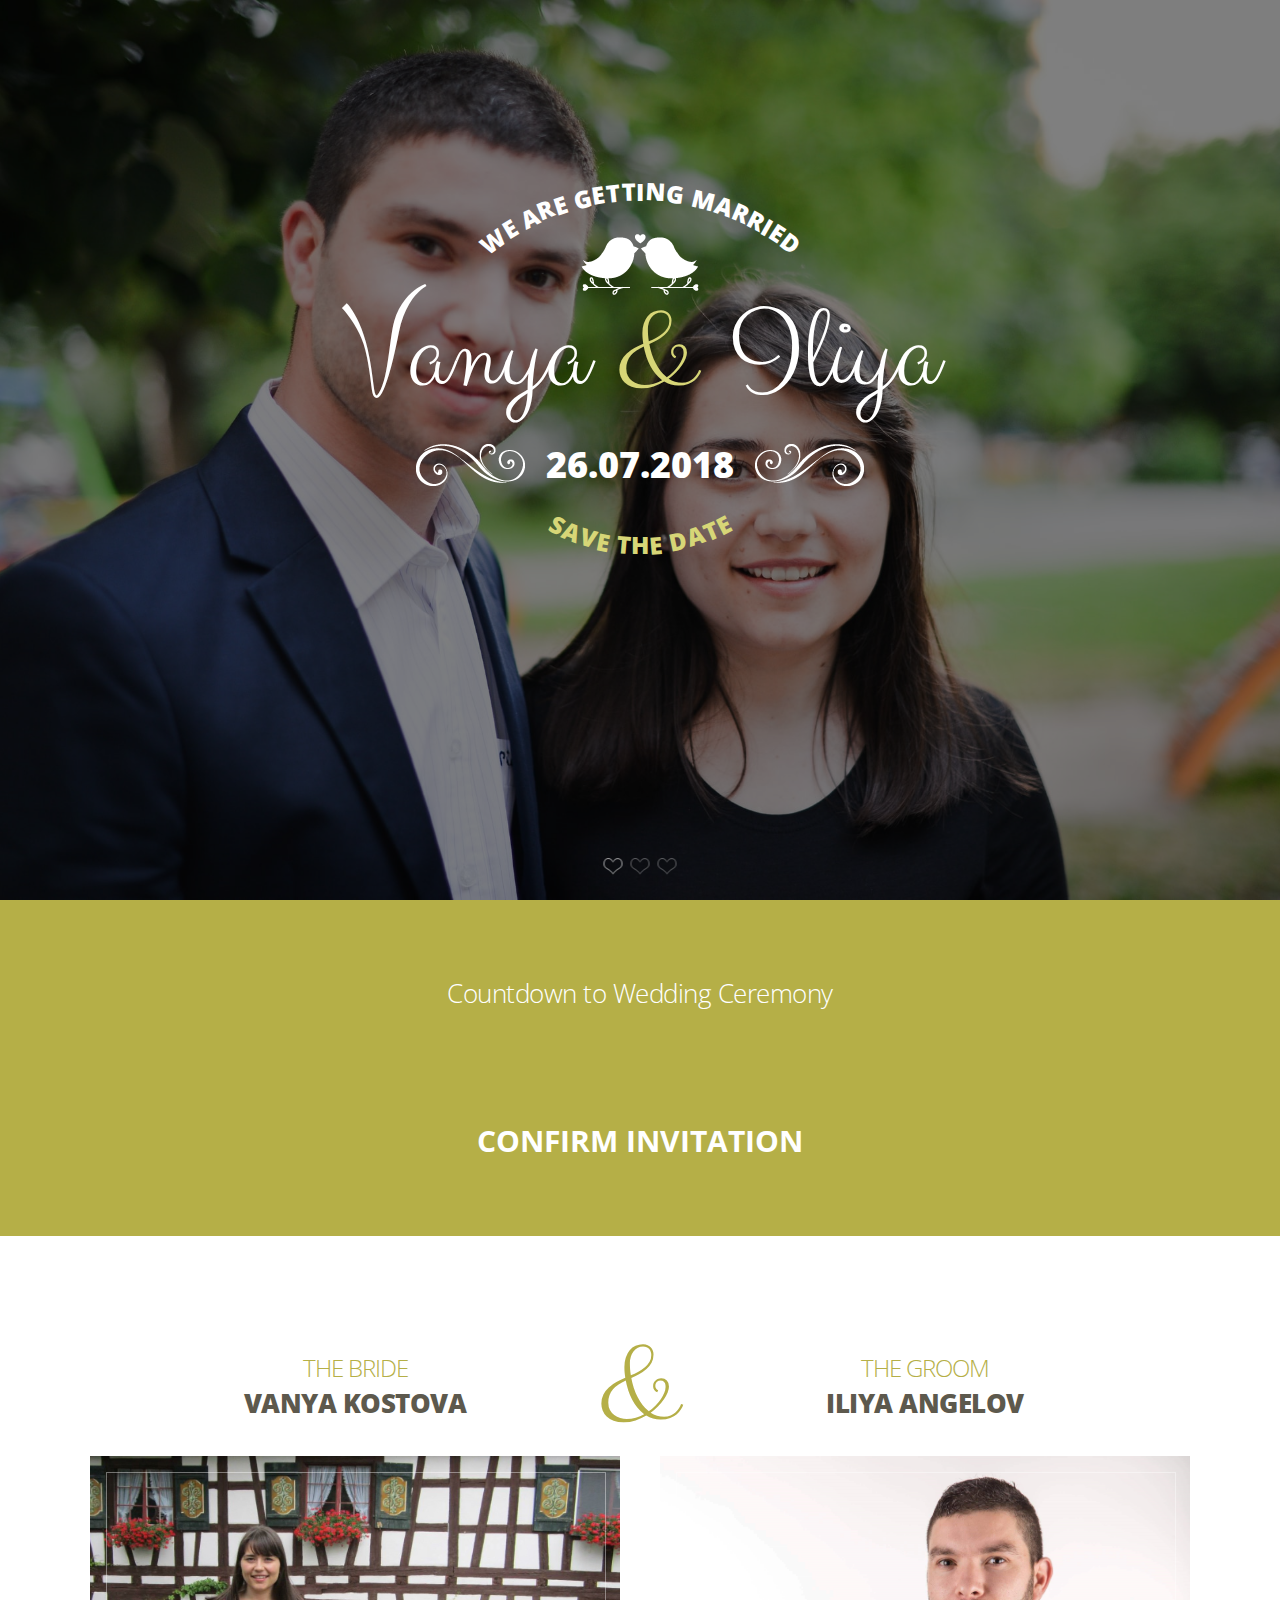
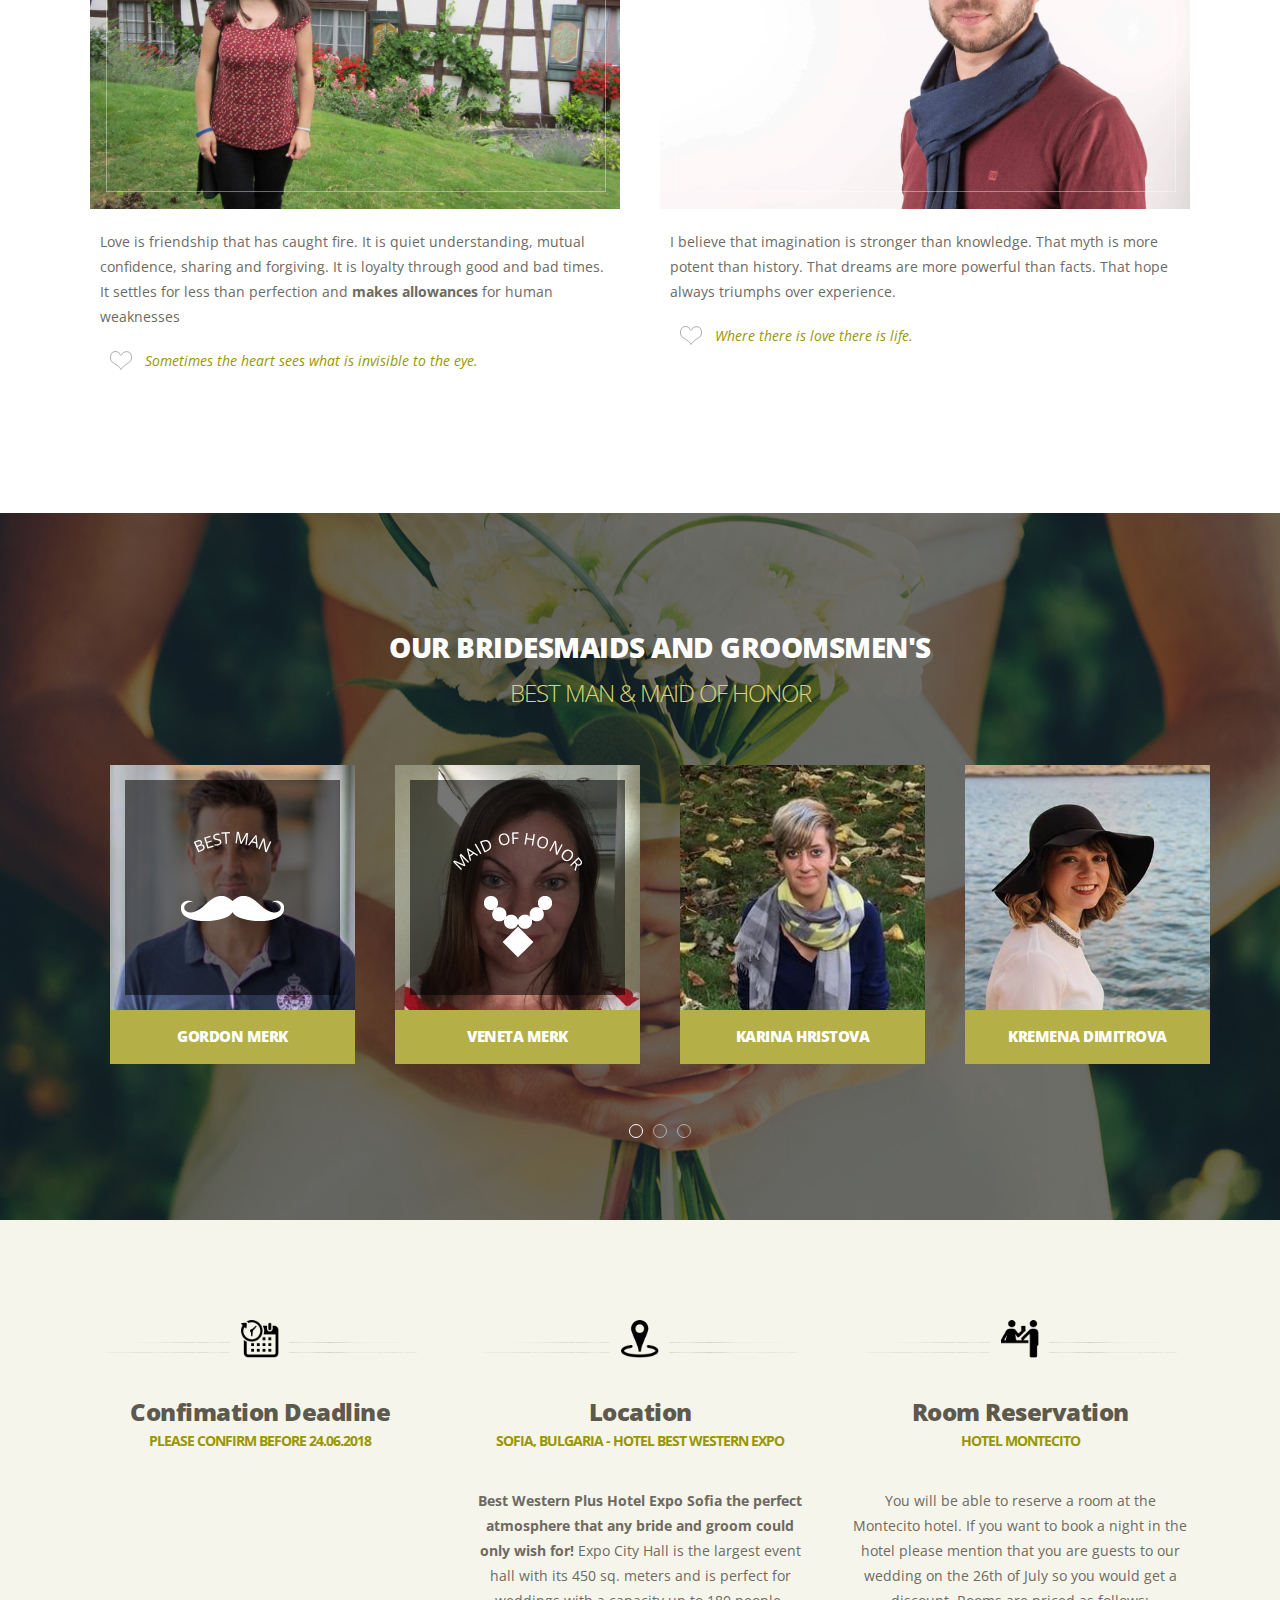
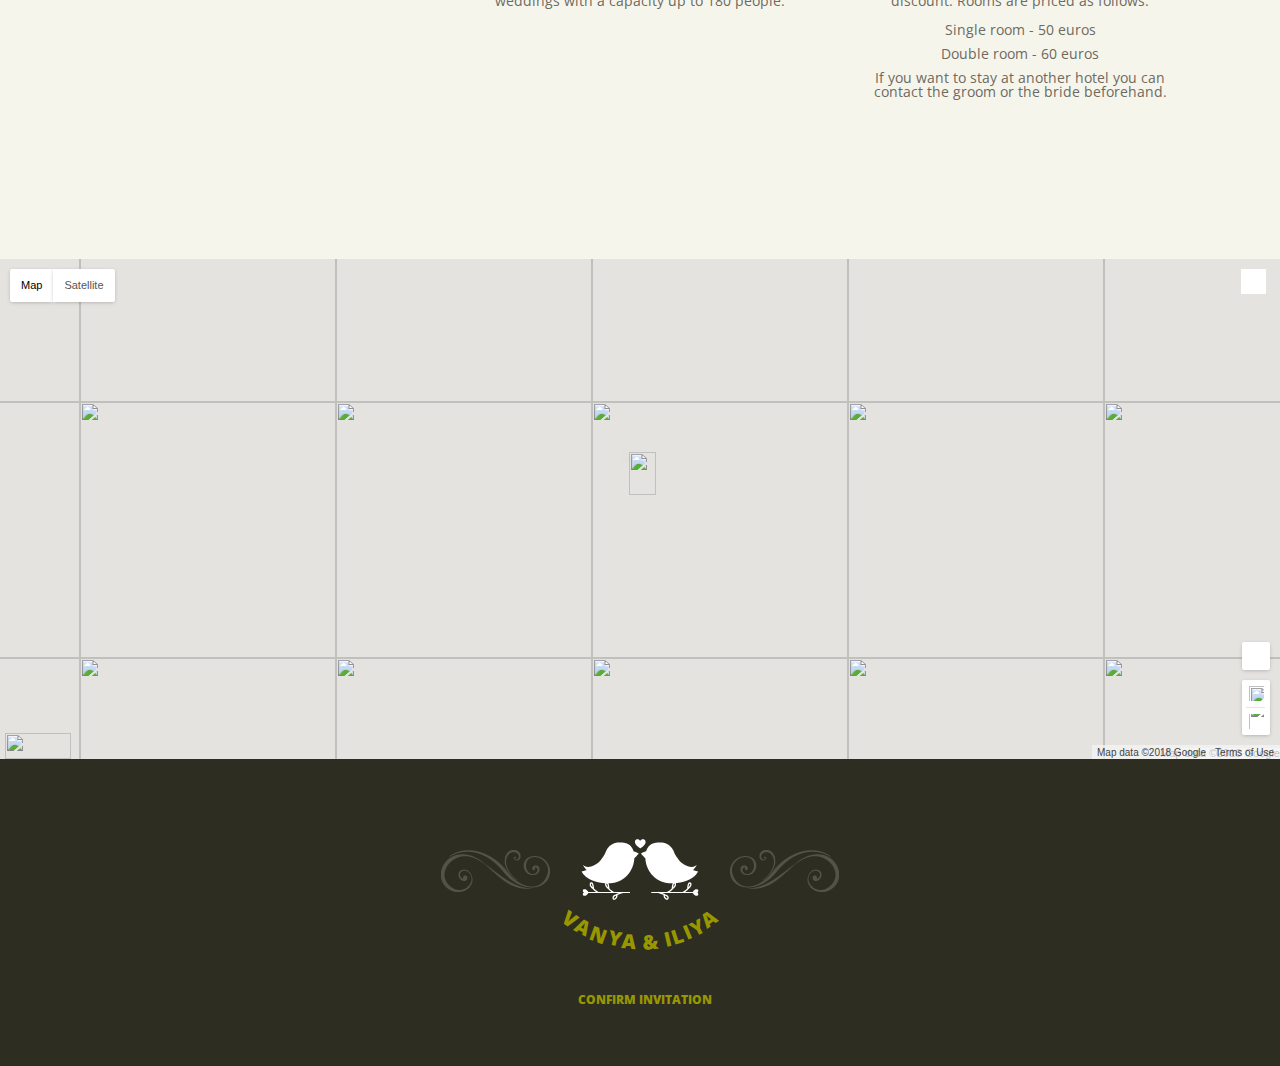
==== commit 898b6064: "Add information and styling" ====
--- a/index.html
+++ b/index.html
@@ -75,7 +75,7 @@
 
 <div class="about_pic"><img src="images/image12.jpg" alt="" title="" /></div>
                         </div>
-                   <p style="margin-top:20px">Love is friendship that has caught fire. It is quiet understanding, mutual confidence, <a href="#">sharing and forgiving</a>. It is loyalty through good and bad times. It settles for less than perfection and <strong>makes allowances</strong> for human weaknesses</p>
+                   <p style="margin-top:20px">Love is friendship that has caught fire. It is quiet understanding, mutual confidence, sharing and forgiving. It is loyalty through good and bad times. It settles for less than perfection and <strong>makes allowances</strong> for human weaknesses</p>
                    <span class="love_quote">Sometimes the heart sees what is invisible to the eye.</span>
                </div>
 
@@ -147,29 +147,60 @@
   </div>
 
 <div class="home_bottom">
-
-<div class="full_width_centered">
-
-<div class="location">
-
-<div class="bottom_icon"><img src="images/icon_location.png" alt="" title="" /></div>
-          <h2>WEDDING LOCATION</h2>
-          <span class="subtitle">
-            <a href="https://www.hotelexposofia.com/en/hotel/meetings-events/expo-city-hall-26.html">
-              SOFIA, BULGARIA - HOTEL BEST WESTERN EXPO
-            </a>
-          </span>
-          <p>
-            <strong>
-              Best Western Plus Hotel Expo Sofia the perfect atmosphere that any bride and groom could only wish for!
-            </strong>
-            Expo City Hall is the largest event hall with its 450 sq. meters and is perfect for weddings with a capacity up to 180 people.
-          </p>
-        </div>
+      <div class="full_width_centered">
+            <div class="left13_first">
+              <div class="bottom_icon">
+                <img width="38" height="38" src="images/deadline.png" alt="" title="">
+              </div>
+              <h2>Confimation Deadline</h2>
+              <span class="subtitle">
+                <a href="https://goo.gl/forms/HGfjrnZhwVHJ4QIE2">
+                  PLEASE CONFIRM BEFORE 24.06.2018
+                </a>
+              </span>
+              <!-- <p>PLEASE CONFIRM BEFORE 24.06.2018</p>
+              <a href="page.html" class="post_read_more">READ MORE</a> -->
+            </div>
+            <div class="left13">
+              <div class="bottom_icon">
+                <img src="images/icon_location.png" width="38" height="38" alt="" title="">
+              </div>
+              <h2>Location</h2>
+              <span class="subtitle">
+
+                <a href="https://www.hotelexposofia.com/en/hotel/meetings-events/expo-city-hall-26.html">
+                  SOFIA, BULGARIA - HOTEL BEST WESTERN EXPO
+                </a>
+              </span>
+              <p>
+                <strong>
+                  Best Western Plus Hotel Expo Sofia the perfect atmosphere that any bride and groom could only wish for!
+                </strong>
+                Expo City Hall is the largest event hall with its 450 sq. meters and is perfect for weddings with a capacity up to 180 people.
+              </p>
+            </div>
+            <div class="left13_last">
+            <div class="bottom_icon">
+              <img src="images/reservation.png" width="38" height="38">
+            </div>
+            <h2>Room Reservation</h2>
+            <span class="subtitle">
+              <a href="https://www.hotelmontecito.bg/">
+                HOTEL MONTECITO
+              </a>
+            </span>
+            <p style="padding-bottom:10px">
+              You will be able to reserve a room at the Montecito hotel. If you want to book a night in the hotel please mention that you are guests to our wedding on the 26th of July so you would get a discount. Rooms are priced as follows:
+              <ul>
+                <li>Single room - 50 euros</li>
+                <li style="margin:10px 0">Double room - 60 euros</li>
+              </ul>
+              If you want to stay at another hotel you can contact the groom or the bride beforehand.
+            </p>
+            </div>
+            <div class="clear"></div>
+
       </div>
-
-
-
 <div class="section_full nopadding">
 
 <div id="map" style="position: relative; overflow: hidden;">
--- a/style.css
+++ b/style.css
@@ -160,10 +160,21 @@
 	float:left;
 	margin:0 0 80px 0;
 }
-
-.location{
-	width:100%;
-	margin:0 auto 80px auto;
+.left13_first{
+	width:340px;
+	float:left;
+	margin:0 40px 80px 0;
+	clear:both;
+}
+.left13{
+	width:340px;
+	float:left;
+	margin:0 40px 80px 0;
+}
+.left13_last{
+	width:340px;
+	float:left;
+	margin:0 0 80px 0;
 }
 .left14_first{
 	width:245px;
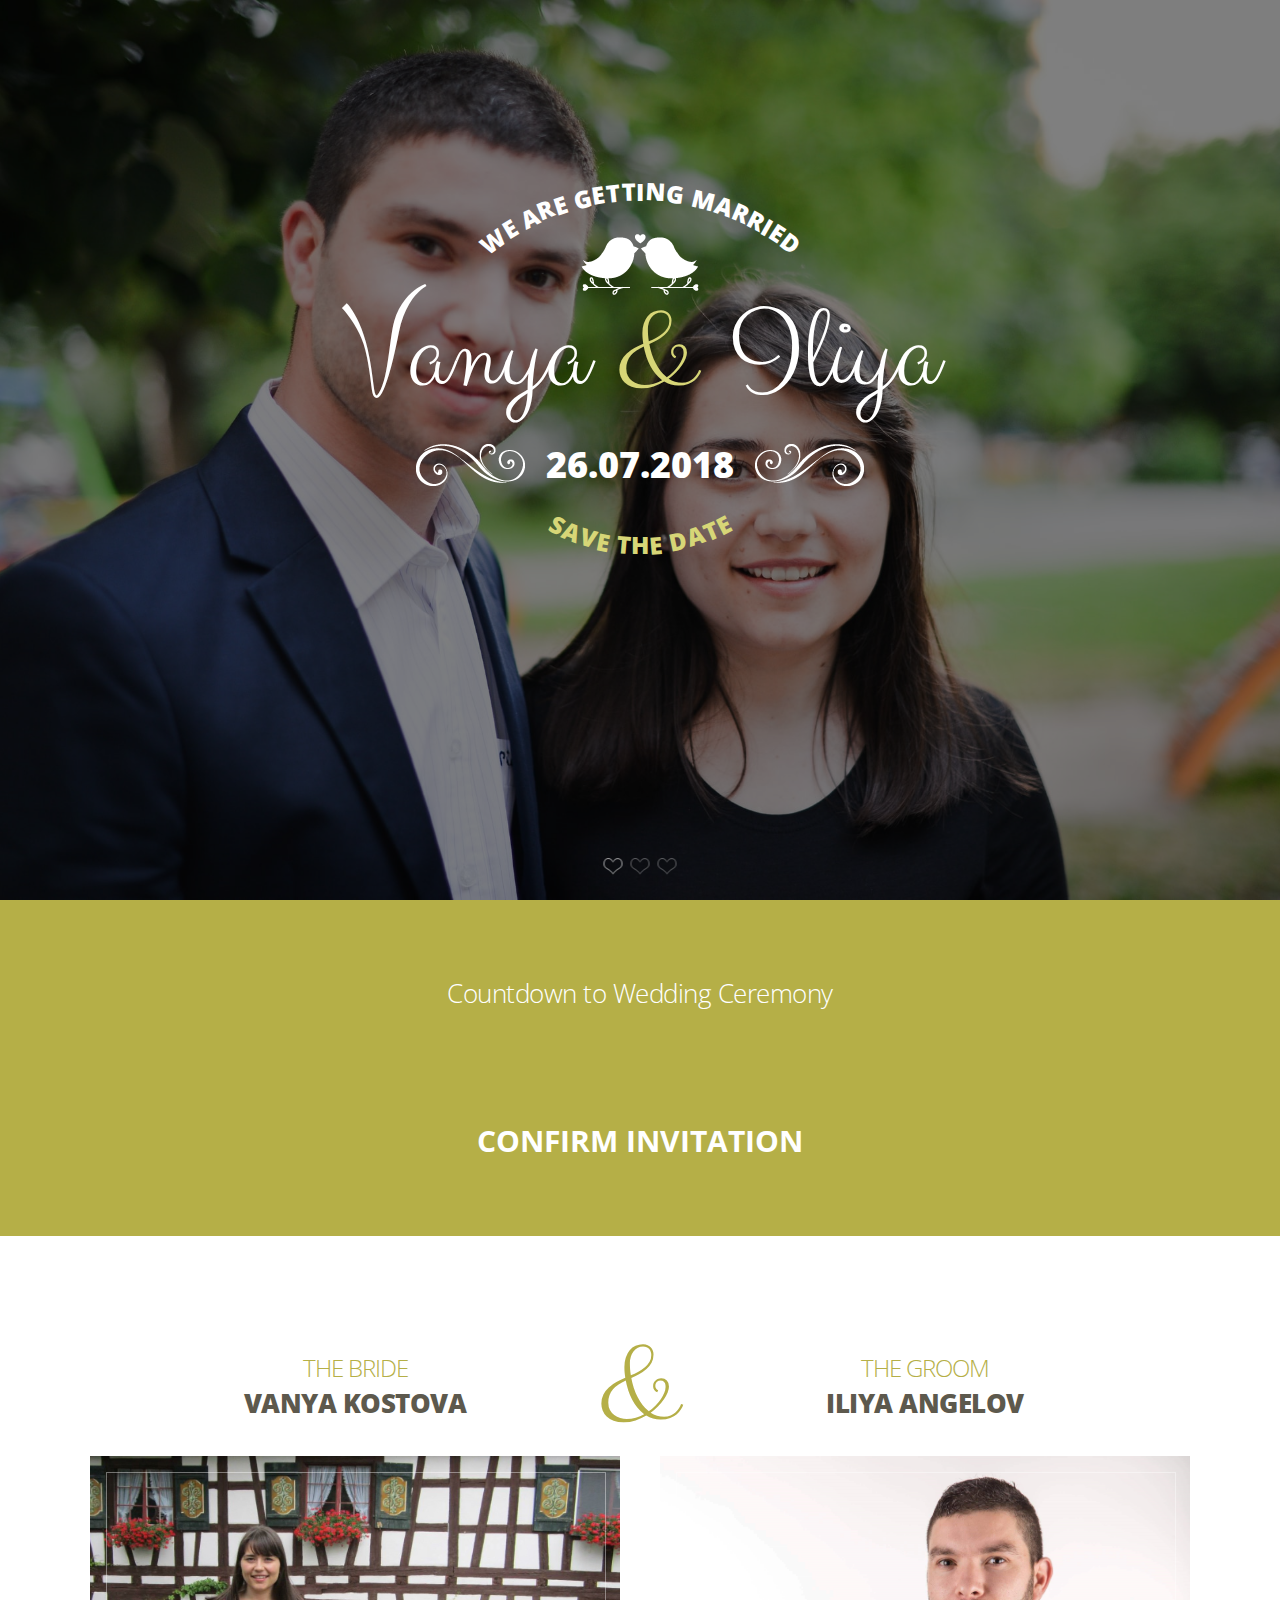
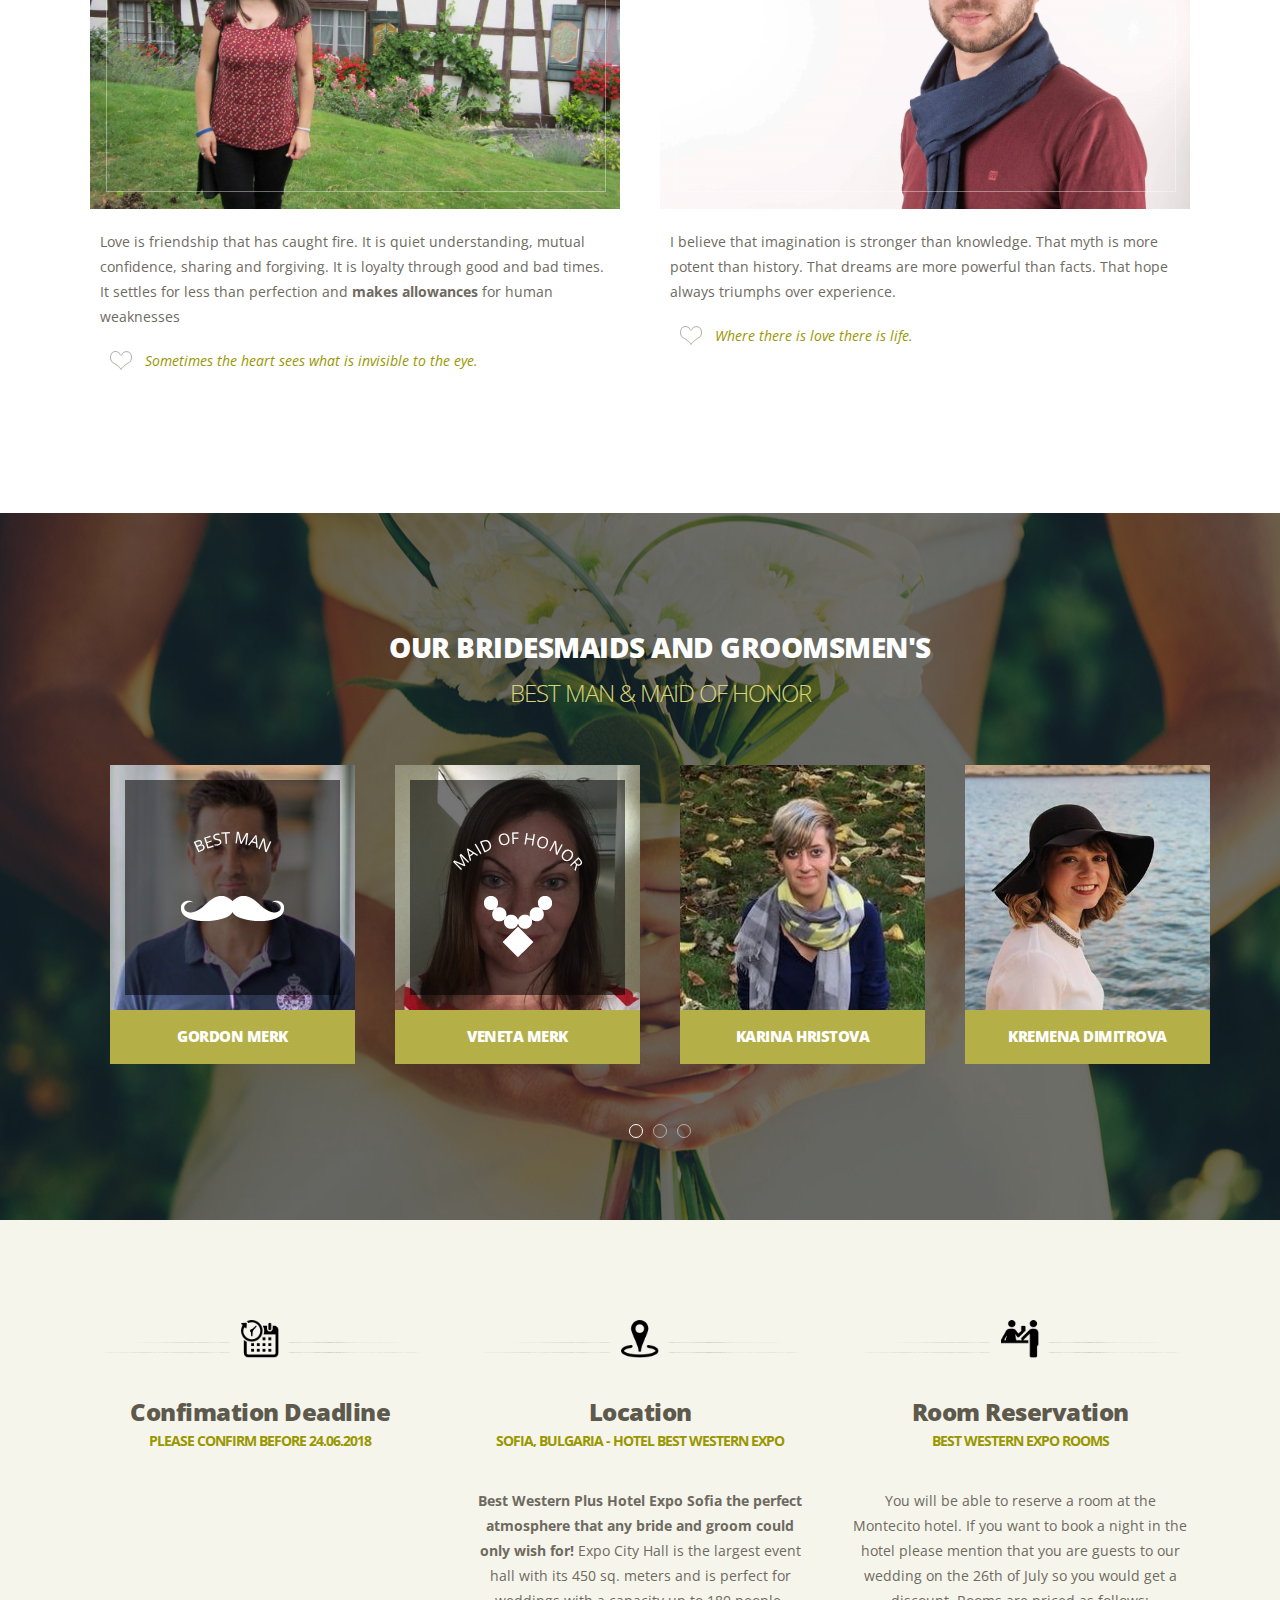
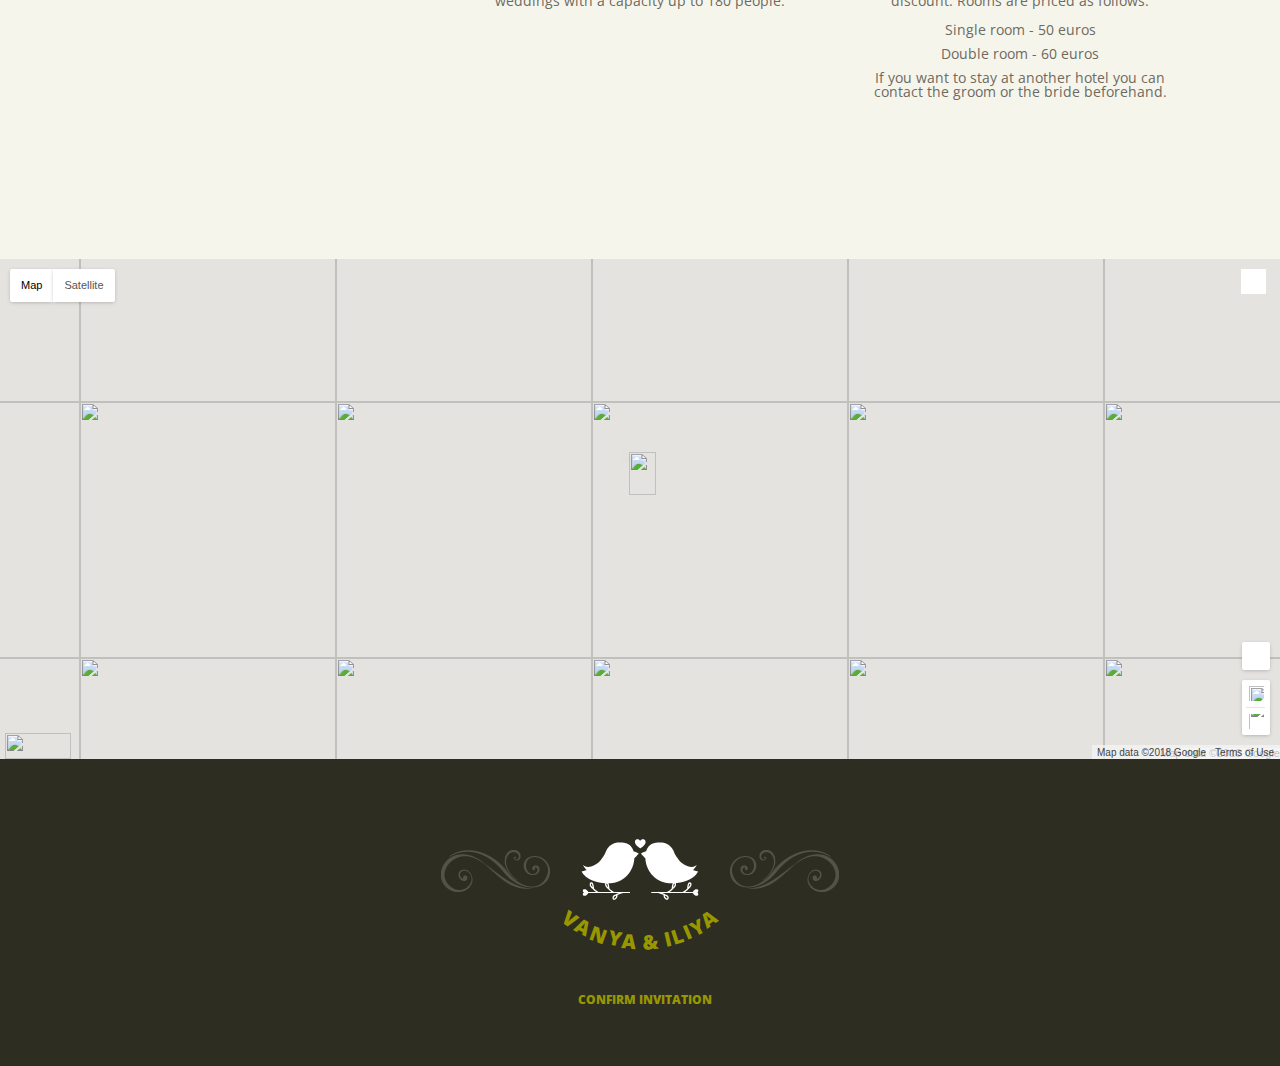
==== commit d44ce8fa: "Add info and fix carousel" ====
--- a/index.html
+++ b/index.html
@@ -185,8 +185,8 @@
             </div>
             <h2>Room Reservation</h2>
             <span class="subtitle">
-              <a href="https://www.hotelmontecito.bg/">
-                HOTEL MONTECITO
+              <a href="https://www.hotelexposofia.com/bg/hotel/rooms-and-suites.html">
+                BEST WESTERN EXPO ROOMS
               </a>
             </span>
             <p style="padding-bottom:10px">
--- a/style.css
+++ b/style.css
@@ -182,10 +182,17 @@
 	margin:0 40px 80px 0;
 	clear:both;
 }
+
 .left14{
 	width:245px;
 	float:left;
+	margin:0 40px 80px 0;
+}
+
+@media screen and (max-width: 680px) {
+.left14{
 	margin:0 calc((100vw - 245px)/2) 80px 0;
+}
 }
 .left14_last{
 	width:245px;
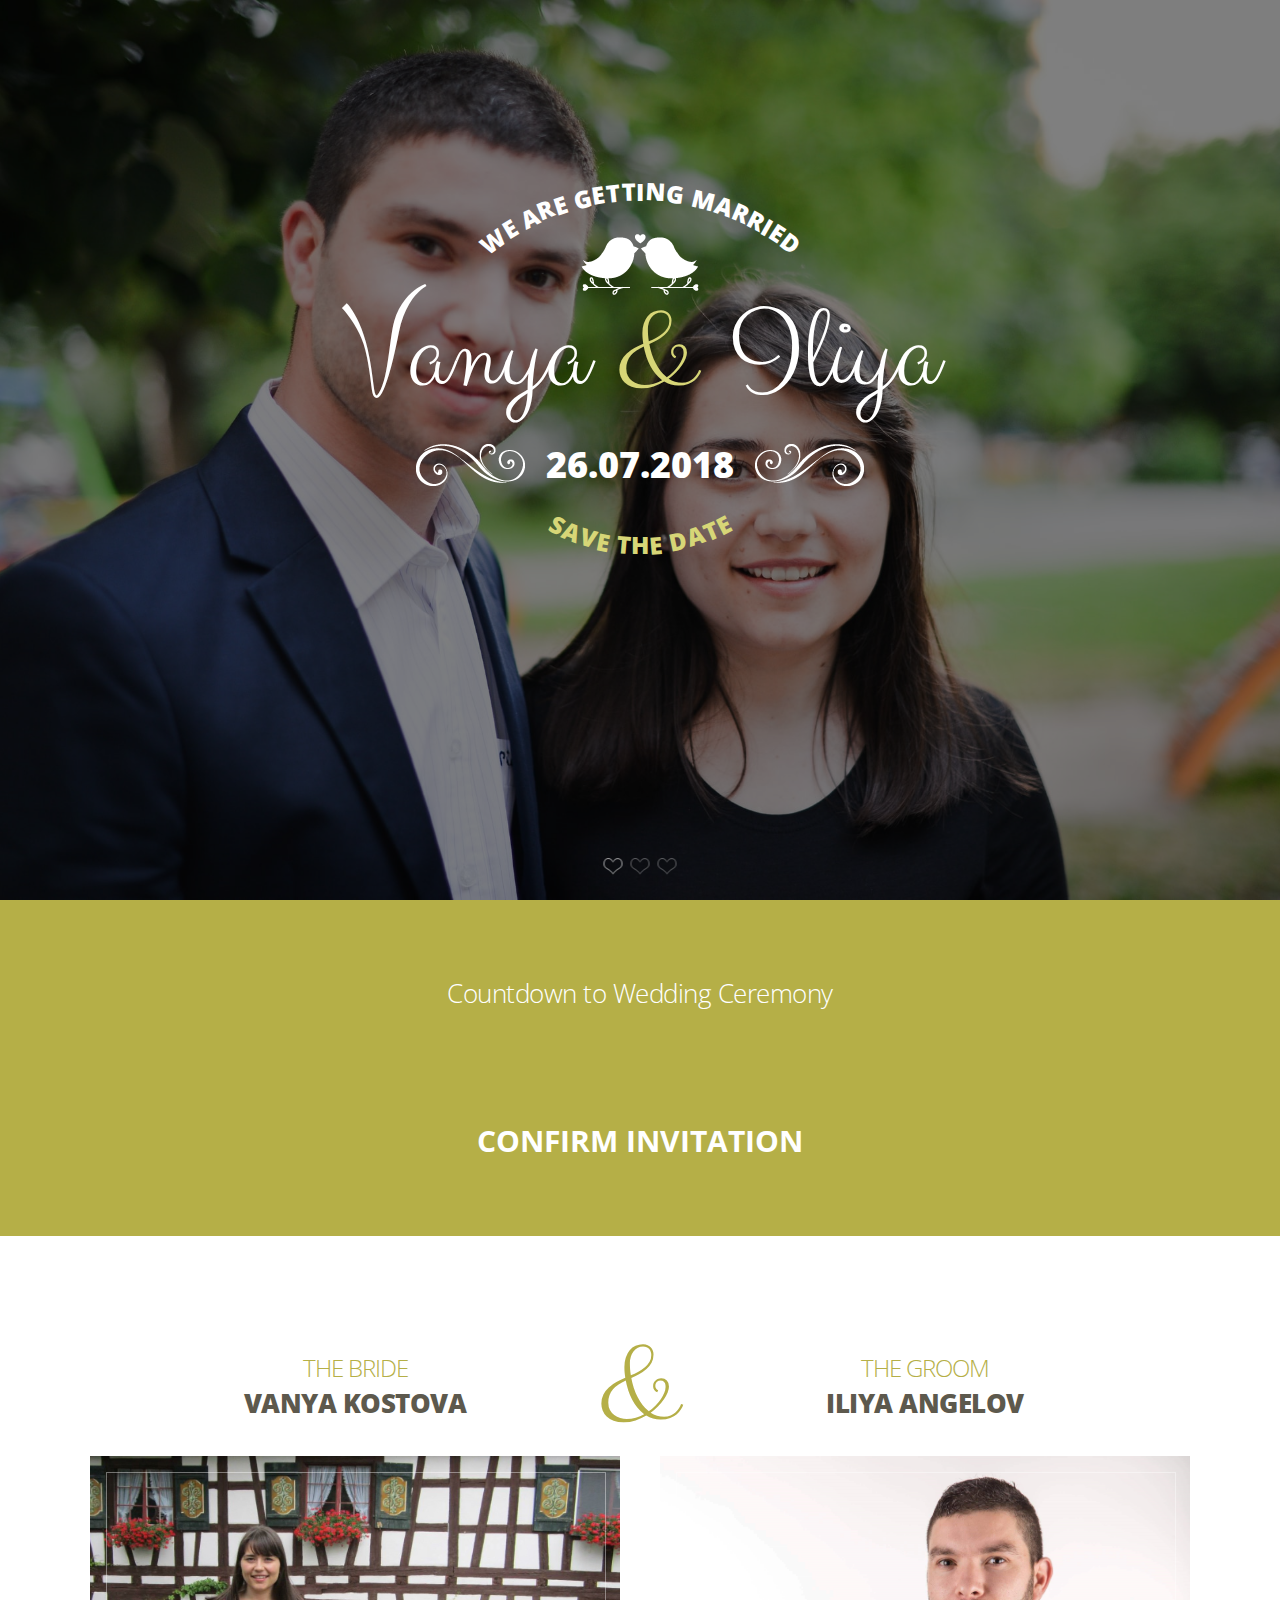
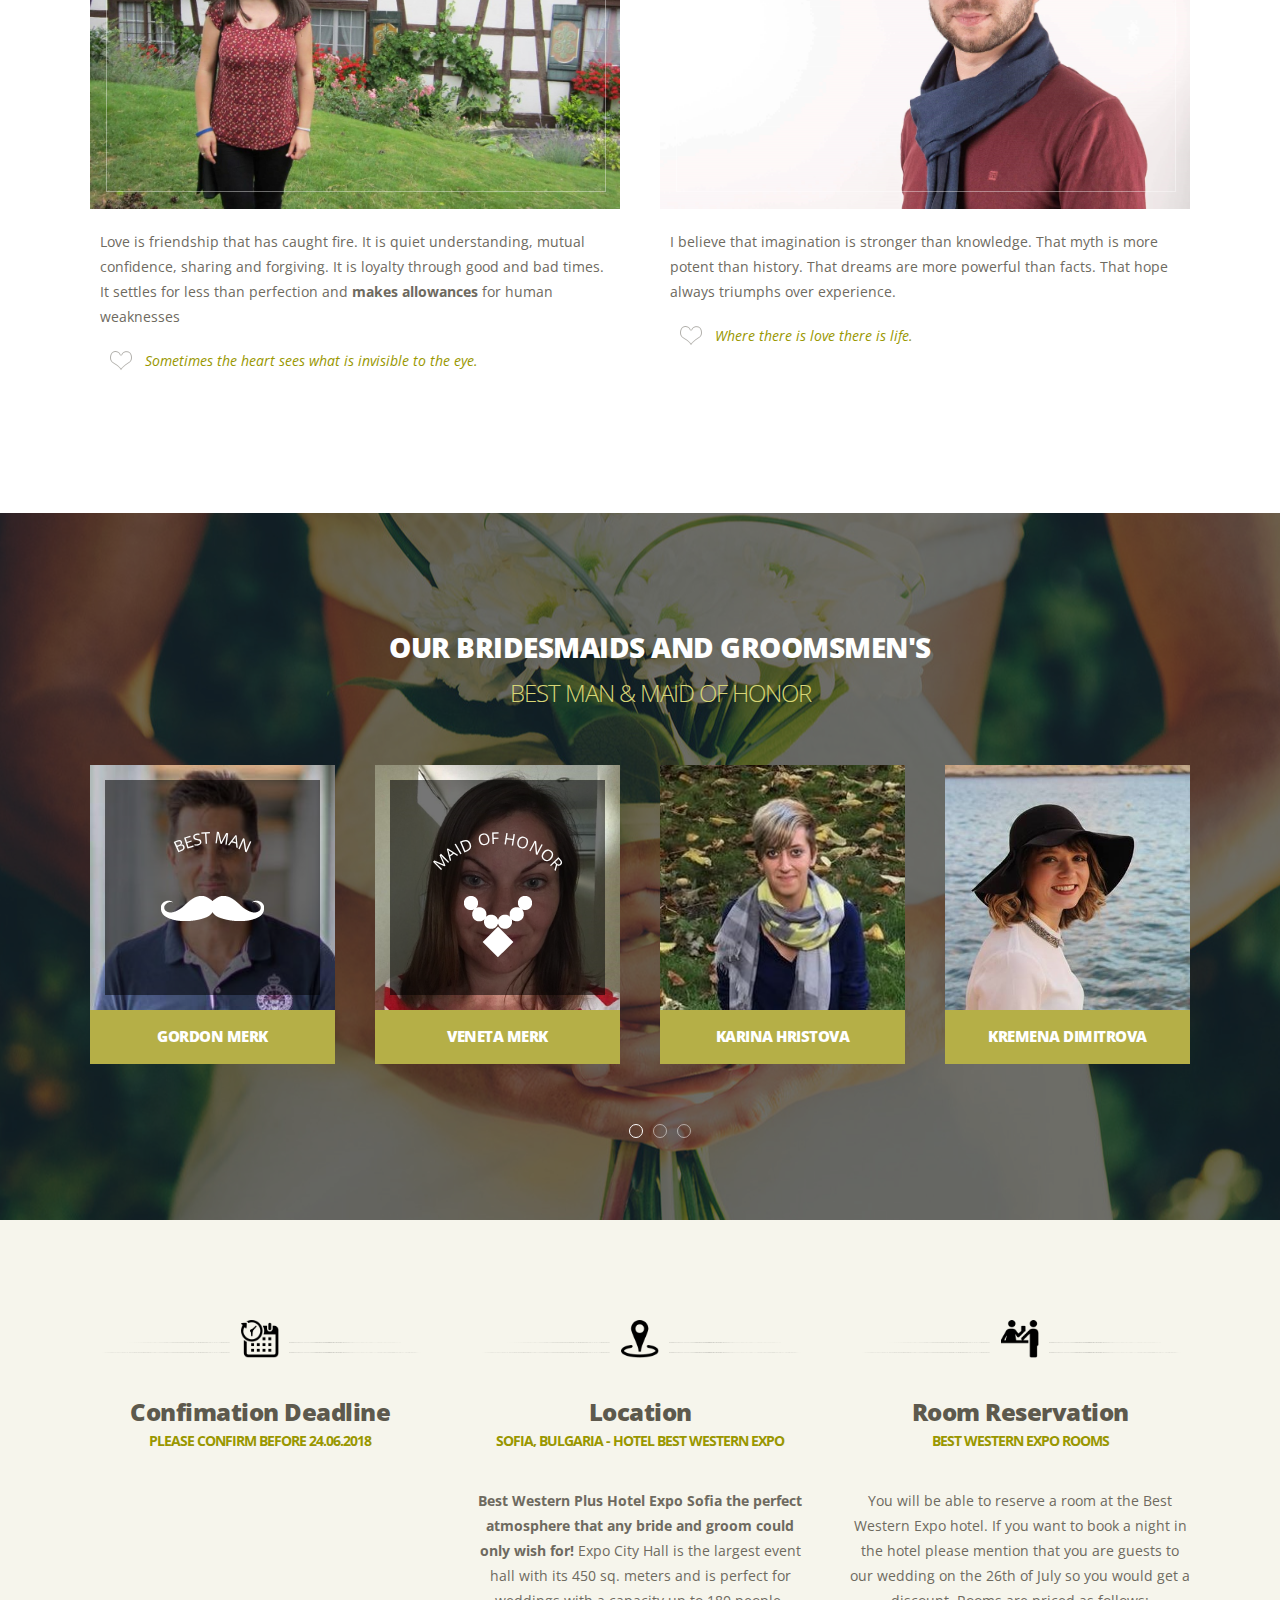
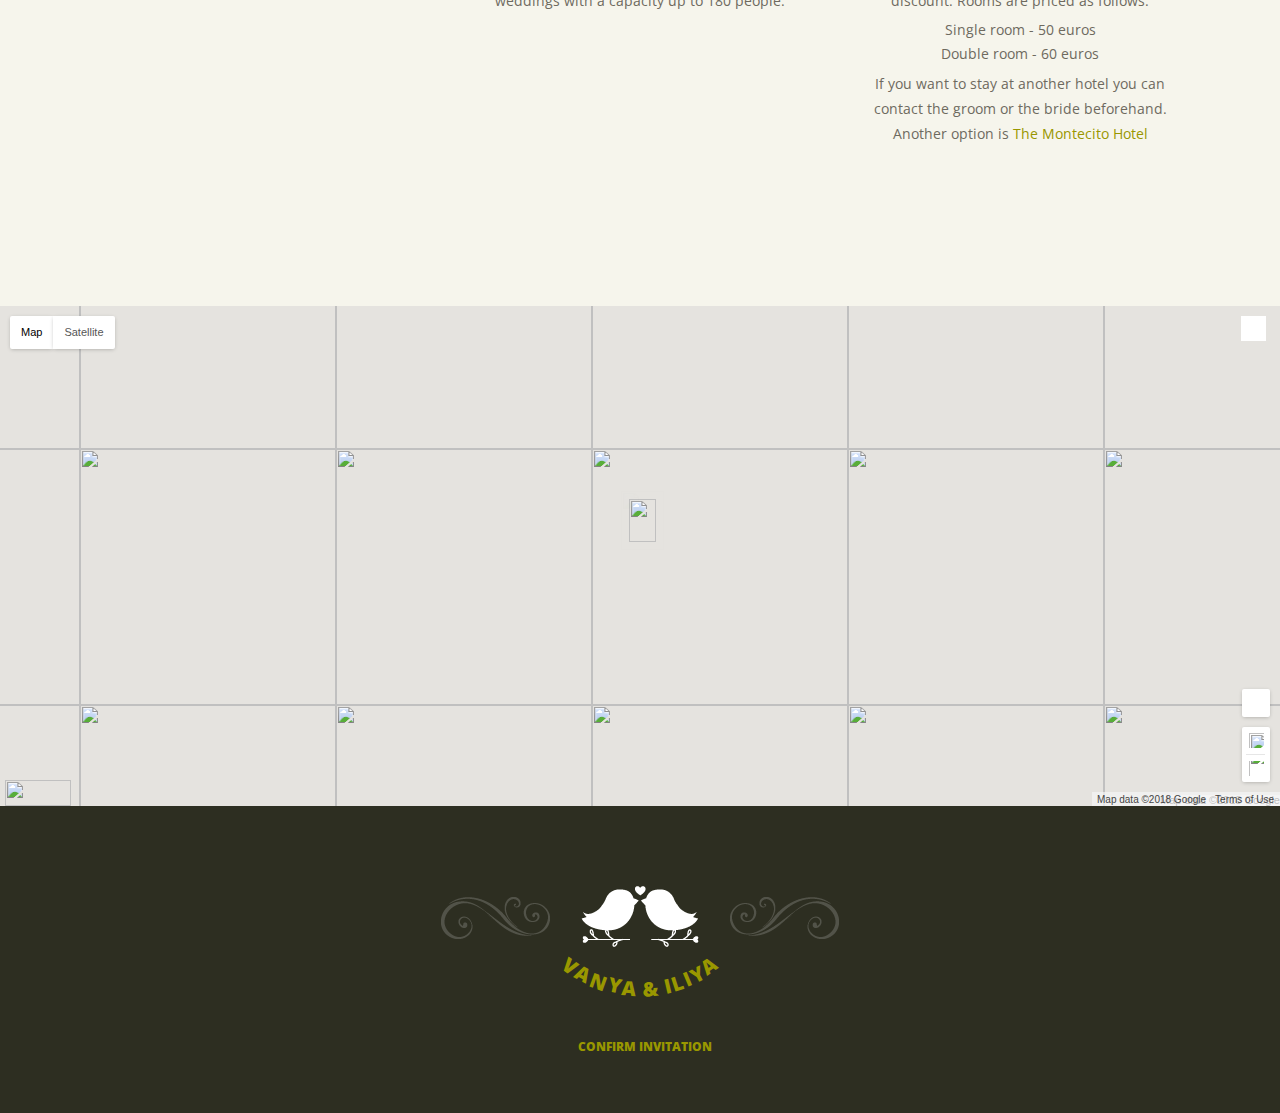
==== commit 29e1d8bc: "Style changes to mobile carousel" ====
--- a/index.html
+++ b/index.html
@@ -190,12 +190,15 @@
               </a>
             </span>
             <p style="padding-bottom:10px">
-              You will be able to reserve a room at the Montecito hotel. If you want to book a night in the hotel please mention that you are guests to our wedding on the 26th of July so you would get a discount. Rooms are priced as follows:
-              <ul>
-                <li>Single room - 50 euros</li>
-                <li style="margin:10px 0">Double room - 60 euros</li>
-              </ul>
-              If you want to stay at another hotel you can contact the groom or the bride beforehand.
+              You will be able to reserve a room at the Best Western Expo hotel. If you want to book a night in the hotel please mention that you are guests to our wedding on the 26th of July so you would get a discount. Rooms are priced as follows:
+            </p>
+            <ul>
+              <li>Single room - 50 euros</li>
+              <li style="margin:10px 0">Double room - 60 euros</li>
+            </ul>
+            <p>
+              If you want to stay at another hotel you can contact the groom or the bride beforehand. Another option is
+              <a href="https://www.hotelmontecito.bg/">The Montecito Hotel</a>
             </p>
             </div>
             <div class="clear"></div>
--- a/css/carousel.css
+++ b/css/carousel.css
@@ -116,15 +116,8 @@
 	transition: height 500ms ease-in-out;
 }
 
-
 .owl-carousel .owl-item{
 	float: left;
-}
-
-@media screen and (min-width: 680px) {
-	.owl-carousel .owl-item{
-		margin-left:20px;
-	}
 }
 
 .owl-controls .owl-page,
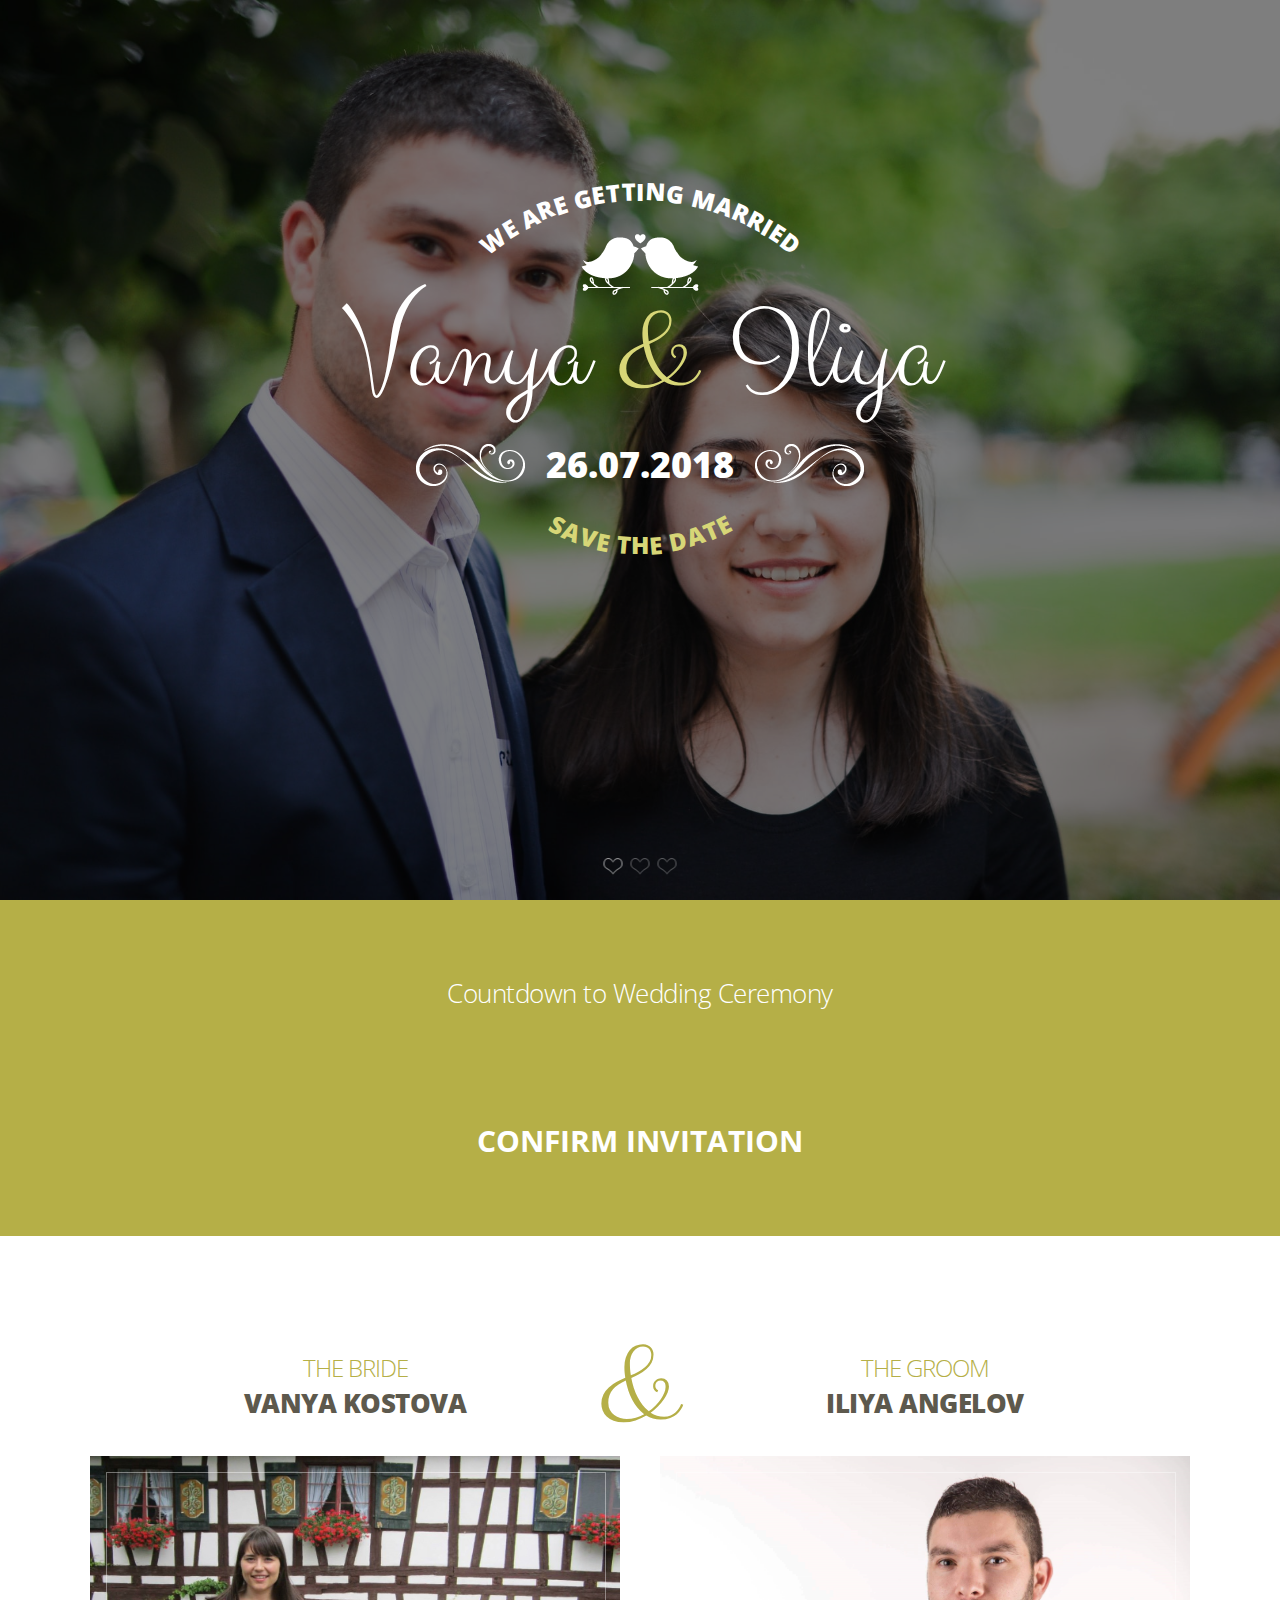
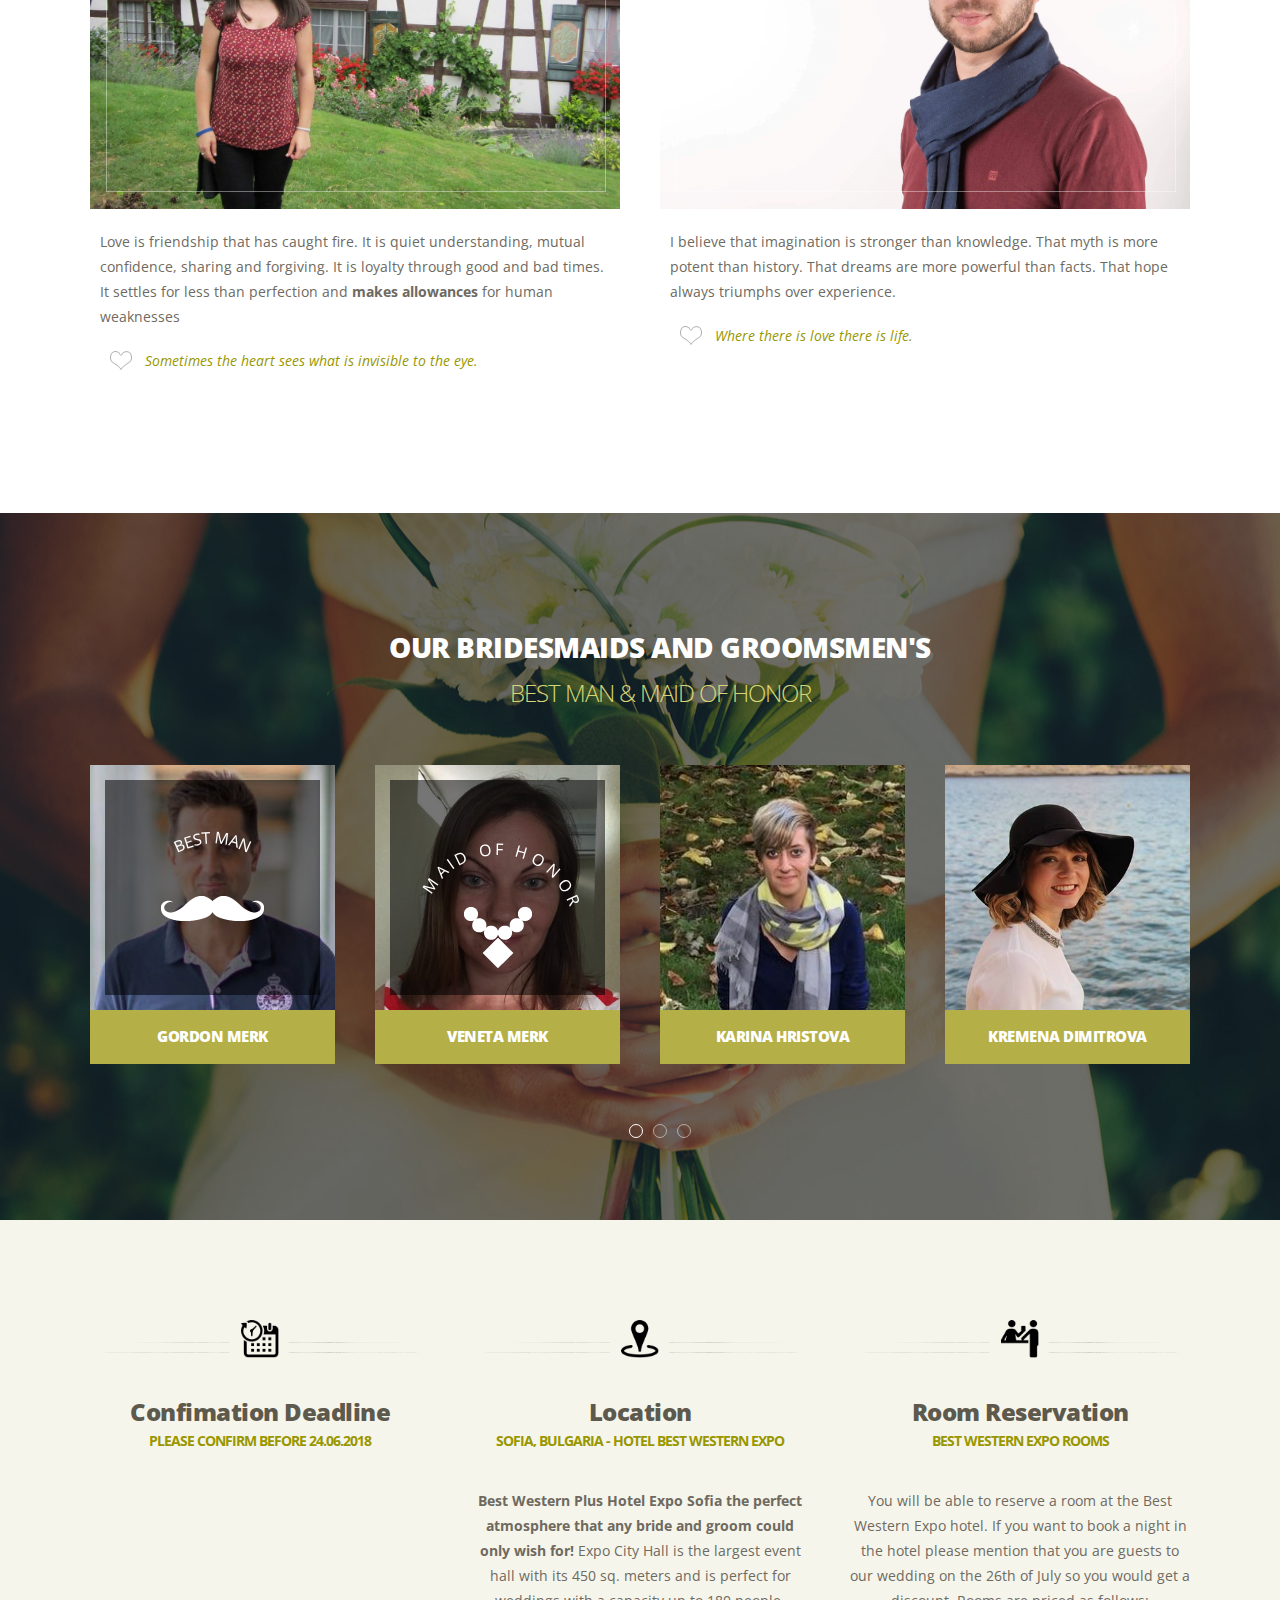
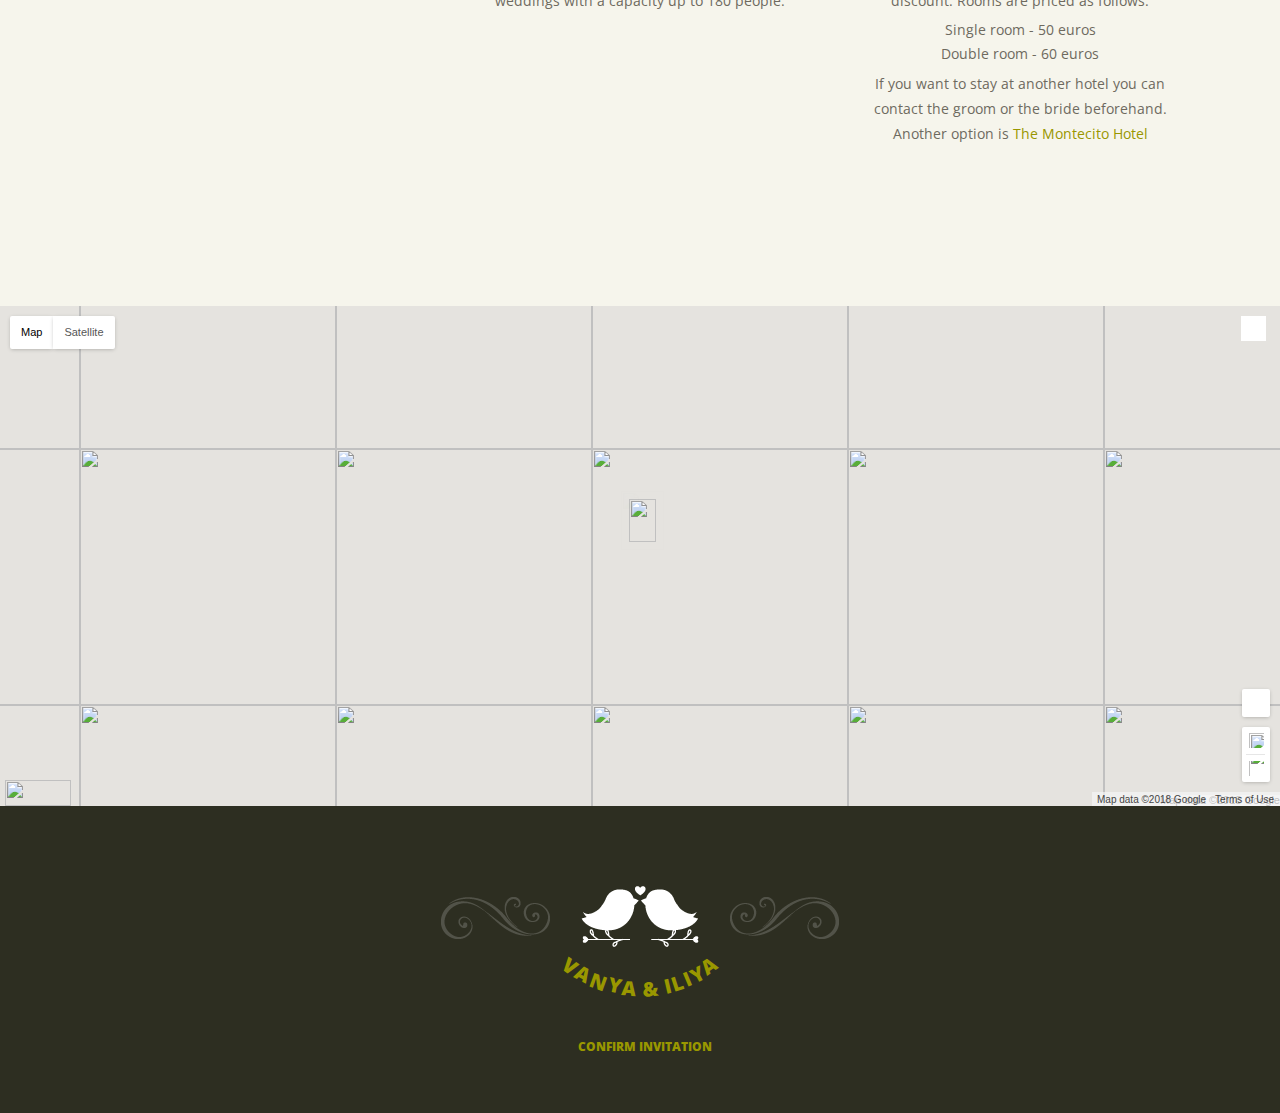
==== commit 862d8707: "Add latest groomsman" ====
--- a/index.html
+++ b/index.html
@@ -113,33 +113,46 @@
 <div id="weddingcarousel" class="owl-carousel">
 
 <div class="left14">
-<div class="bestman"><span>BEST MAN</span><img src="images/bestman.png" alt="" title="" /></div><img src="images/image_14.jpg" width="245" height="245" alt="" title="" /><h3>GORDON MERK</h3></div>
+  <div class="bestman">
+    <span>BEST MAN</span>
+    <img src="images/bestman.png"/>
+  </div>
+  <img src="images/image_14.jpg" width="245" height="245"/><h3>GORDON MERK</h3>
+</div>
 
 <div class="left14">
-<div class="bestman"><span>MAID OF HONOR</span><img src="images/maidofhonor.png" alt="" title="" /></div><img src="images/image_14_3.jpg" width="245" height="245" alt="" title="" /><h3>VENETA MERK</h3></div>
-
-<!-- <div class="left14"><img src="images/image_14_2.jpg" width="245" height="245" alt="" title="" /><h3>DIANA KOSTOVA</h3></div>
-
-<div class="left14_last"><img src="images/image_14_6.jpg" width="245" height="245" alt="" title="" /><h3>ANGEL VENCHEV</h3></div> -->
-
-<div class="left14"><img src="images/image_14_1.jpg" width="245" height="245" alt="" title="" /><h3>KARINA HRISTOVA</h3></div>
-
-<div class="left14"><img src="images/image_14_7.jpg" width="245" height="245" alt="" title="" /><h3>KREMENA DIMITROVA</h3></div>
-
-<div class="left14"><img src="images/image_14_11.jpg" width="245" height="245" alt="" title="" /><h3>TEODORA DANEVA</h3></div>
-
-<div class="left14"><img src="images/image_14_12.jpg" width="245" height="245" alt="" title="" /><h3>EKATERINA LADZHOVA</h3></div>
-
-<div class="left14"><img src="images/image_14_13.jpg" width="245" height="245" alt="" title="" /><h3>JOANNA RUSEVA</h3></div>
-
-<div class="left14_last"><img src="images/image_14_8.jpg" width="245" height="245" alt="" title="" /><h3>MANUEL GEORGIEV</h3></div>
-
-<div class="left14_last"><img src="images/image_14_9.jpg" width="245" height="245" alt="" title="" /><h3>ALEXANDER KOMSALOV</h3></div>
-
-<div class="left14"><img src="images/image_14_5.jpg" width="245" height="245" alt="" title="" /><h3>SHTILIYAN HAYGAROV</h3></div>
-
-<div class="left14"><img src="images/image_14_10.jpg" width="245" height="245" alt="" title="" /><h3>TEODOR UZUNOV</h3></div>
-
+  <div class="bestman">
+    <span>
+      MAID OF HONOR
+    </span>
+    <img src="images/maidofhonor.png"/>
+  </div>
+  <img src="images/image_14_3.jpg" width="245" height="245"/><h3>VENETA MERK</h3>
+</div>
+
+<!-- <div class="left14"><img src="images/image_14_2.jpg" width="245" height="245"/><h3>DIANA KOSTOVA</h3></div>
+
+<div class="left14_last"><img src="images/image_14_6.jpg" width="245" height="245"/><h3>ANGEL VENCHEV</h3></div> -->
+
+<div class="left14"><img src="images/image_14_1.jpg" width="245" height="245"/><h3>KARINA HRISTOVA</h3></div>
+
+<div class="left14"><img src="images/image_14_7.jpg" width="245" height="245"/><h3>KREMENA DIMITROVA</h3></div>
+
+<div class="left14"><img src="images/image_14_11.jpg" width="245" height="245"/><h3>TEODORA DANEVA</h3></div>
+
+<div class="left14"><img src="images/image_14_12.jpg" width="245" height="245"/><h3>EKATERINA LADZHOVA</h3></div>
+
+<div class="left14"><img src="images/image_14_13.jpg" width="245" height="245"/><h3>JOANNA RUSEVA</h3></div>
+
+<div class="left14_last"><img src="images/image_14_8.jpg" width="245" height="245"/><h3>MANUEL GEORGIEV</h3></div>
+
+<div class="left14_last"><img src="images/image_14_9.jpg" width="245" height="245"/><h3>ALEXANDER KOMSALOV</h3></div>
+
+<div class="left14"><img src="images/image_14_5.jpg" width="245" height="245"/><h3>SHTILIYAN HAYGAROV</h3></div>
+
+<div class="left14"><img src="images/image_14_10.jpg" width="245" height="245"/><h3>TEODOR UZUNOV</h3></div>
+
+<div class="left14"><img src="images/image_14_14.jpg" width="245" height="245"/><h3>IVAYLO ATANASOV</h3></div>
 
         </div>
      </div>
@@ -158,8 +171,6 @@
                   PLEASE CONFIRM BEFORE 24.06.2018
                 </a>
               </span>
-              <!-- <p>PLEASE CONFIRM BEFORE 24.06.2018</p>
-              <a href="page.html" class="post_read_more">READ MORE</a> -->
             </div>
             <div class="left13">
               <div class="bottom_icon">
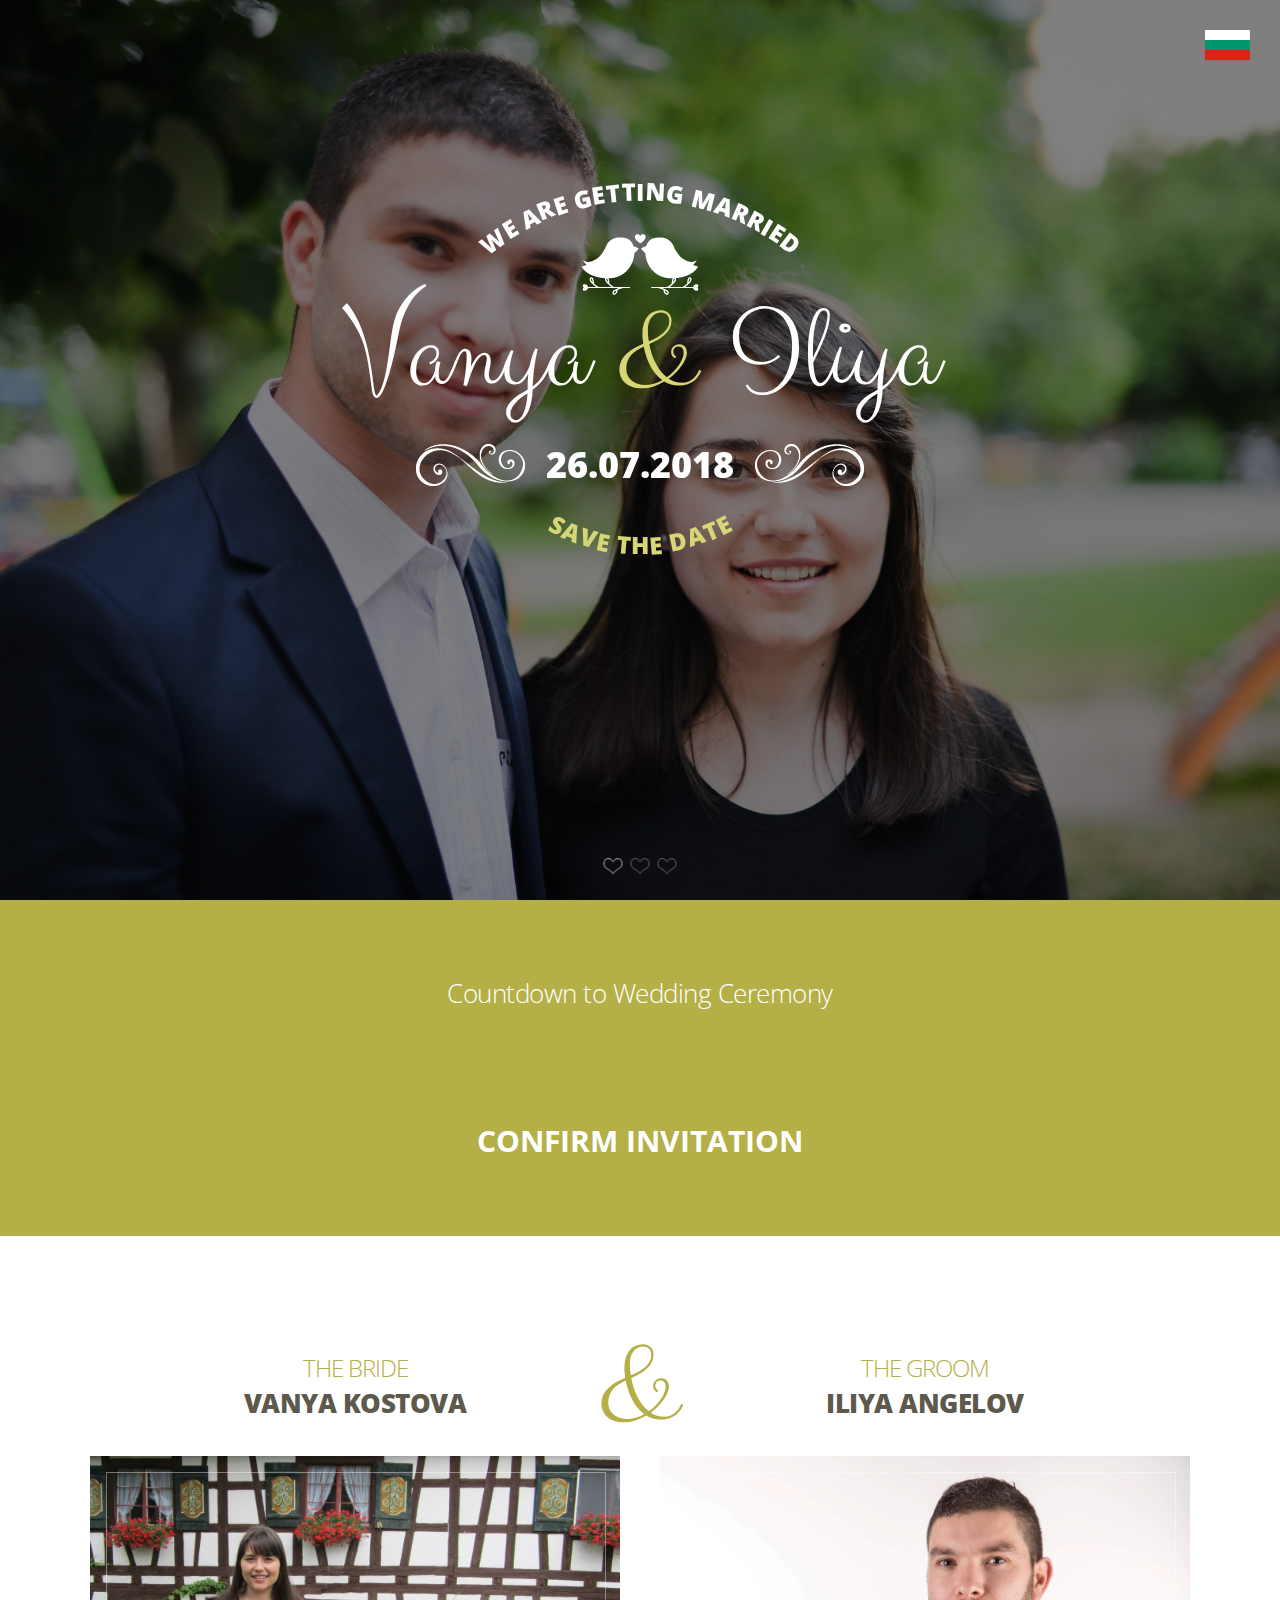
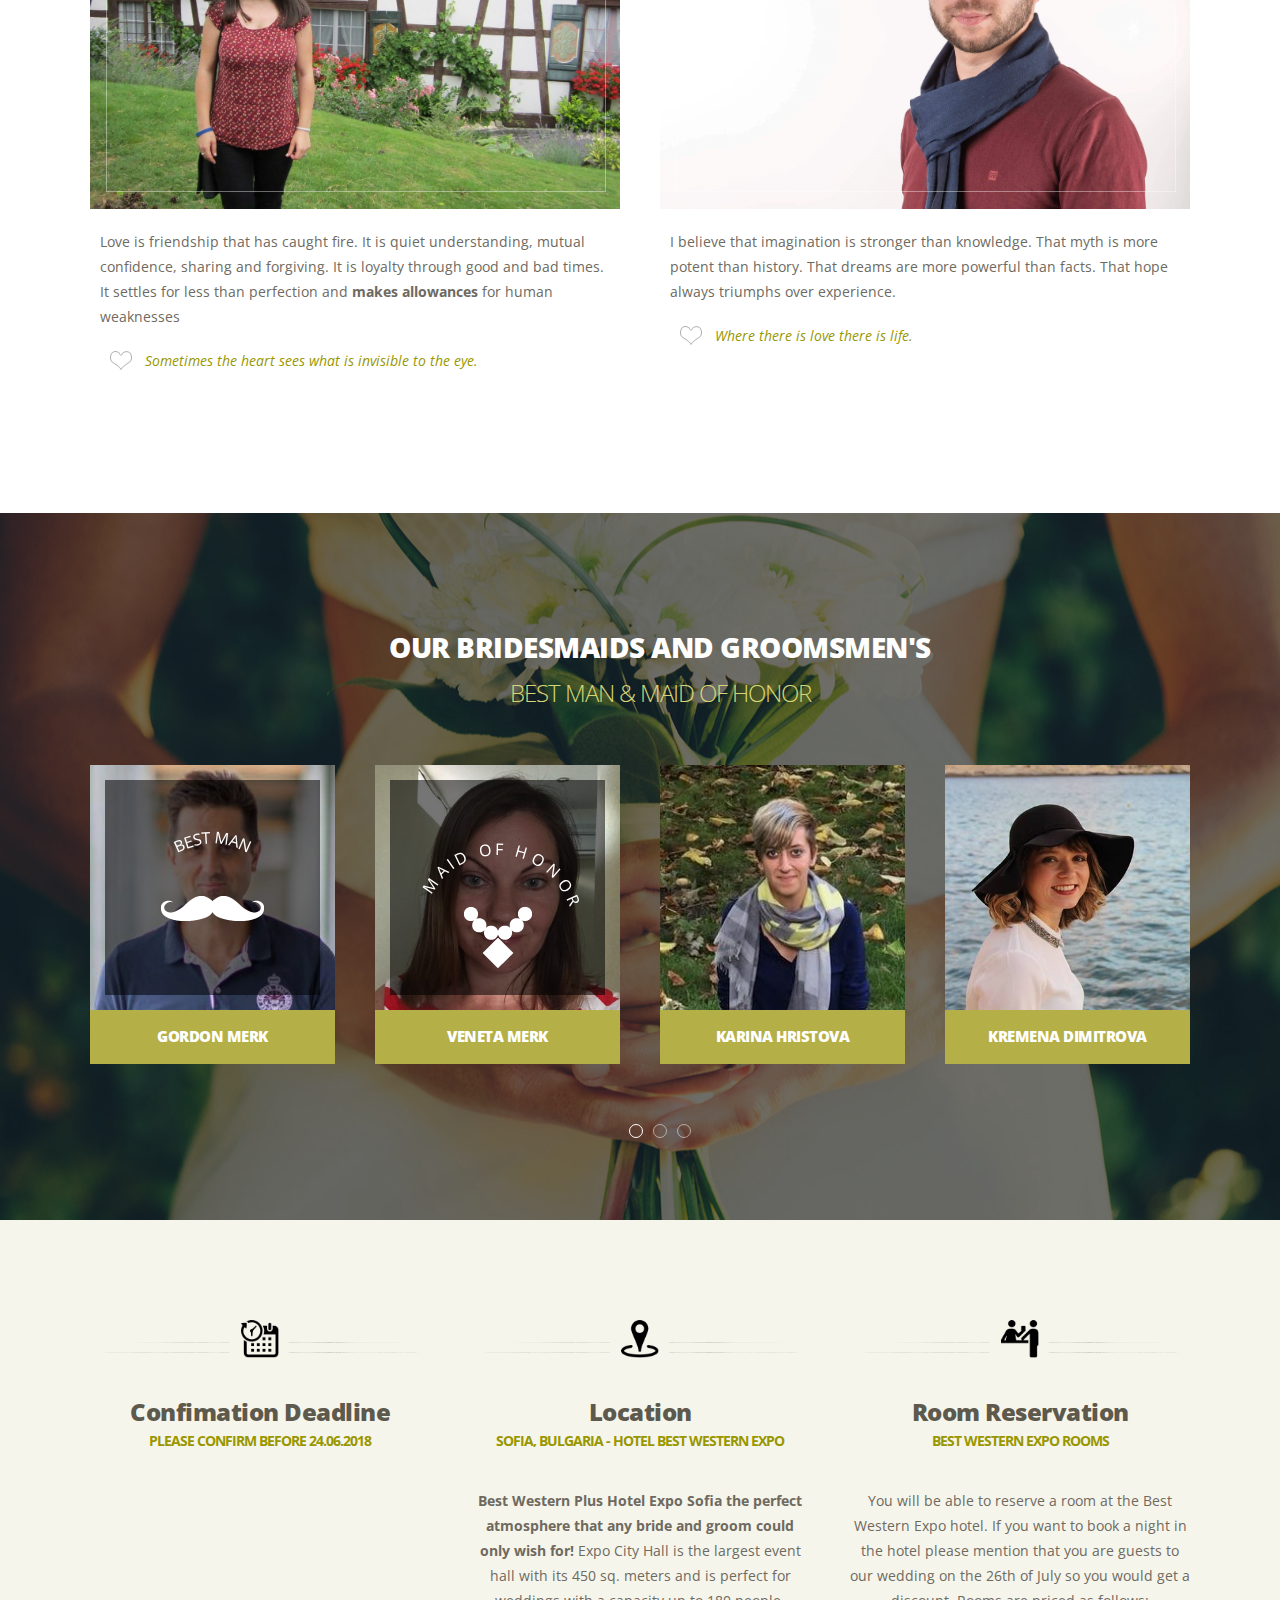
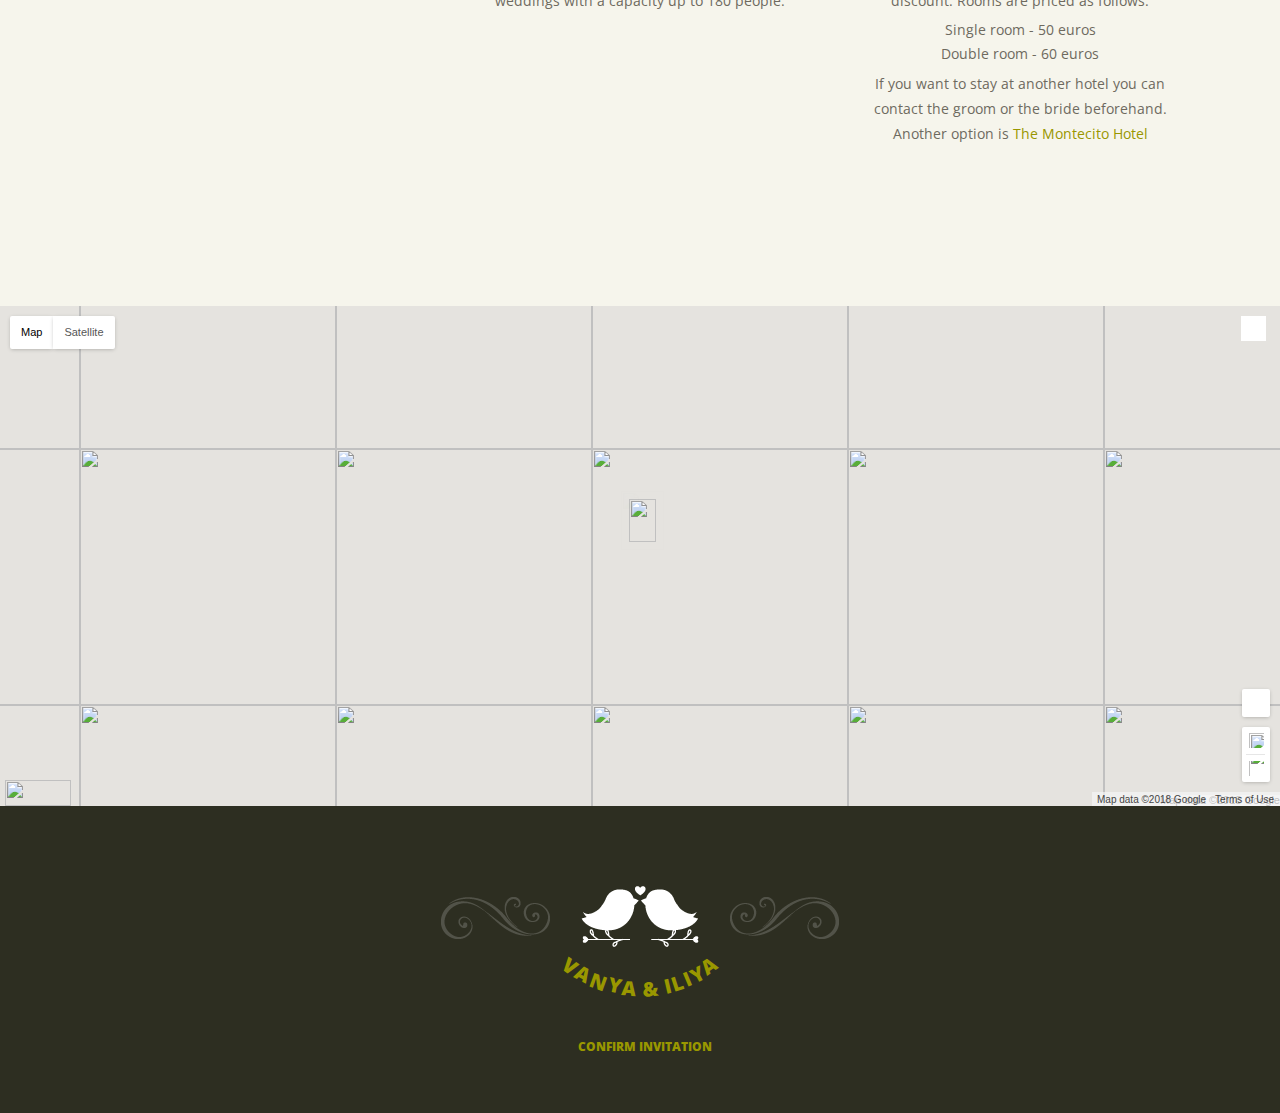
==== commit 1097ead2: "Add langugaes" ====
--- a/index.html
+++ b/index.html
@@ -10,7 +10,9 @@
 <link href='https://fonts.googleapis.com/css?family=Open+Sans:400,300,700,800' rel='stylesheet' type='text/css'>
 </head>
 <body>
-
+<div style="position:fixed;top:30px;right:30px;z-index:667">
+  <a href="/bg"><img src="images/bgFlag.png" title="Български" width="45" height="30"/></a>
+</div>
 <div id="main_container">
 
 <div class="title_container">
@@ -49,7 +51,7 @@
 <div id="defaultCountdown"></div>
 
 <div class="rsvp_button">
-  <a  href="https://goo.gl/forms/HGfjrnZhwVHJ4QIE2">CONFIRM INVITATION</a>
+  <a  href="https://docs.google.com/forms/d/e/1FAIpQLSdXqW9dj5xbAAxuGEJ0mesoQ8iv8tLArs9elKr1YzMskBUV6g/viewform">CONFIRM INVITATION</a>
 </div>
 </div>
 
@@ -167,7 +169,7 @@
               </div>
               <h2>Confimation Deadline</h2>
               <span class="subtitle">
-                <a href="https://goo.gl/forms/HGfjrnZhwVHJ4QIE2">
+                <a href="https://docs.google.com/forms/d/e/1FAIpQLSdXqW9dj5xbAAxuGEJ0mesoQ8iv8tLArs9elKr1YzMskBUV6g/viewform">
                   PLEASE CONFIRM BEFORE 24.06.2018
                 </a>
               </span>
@@ -418,7 +420,7 @@
 <div class="footer_names">VANYA &amp; ILIYA</div>
        <nav class="footer_menu">
        <ul>
-         <li><a href="https://goo.gl/forms/HGfjrnZhwVHJ4QIE2">CONFIRM INVITATION</a></li>
+         <li><a href="https://docs.google.com/forms/d/e/1FAIpQLSdXqW9dj5xbAAxuGEJ0mesoQ8iv8tLArs9elKr1YzMskBUV6g/viewform">CONFIRM INVITATION</a></li>
        </ul>
        </nav>
       </div>
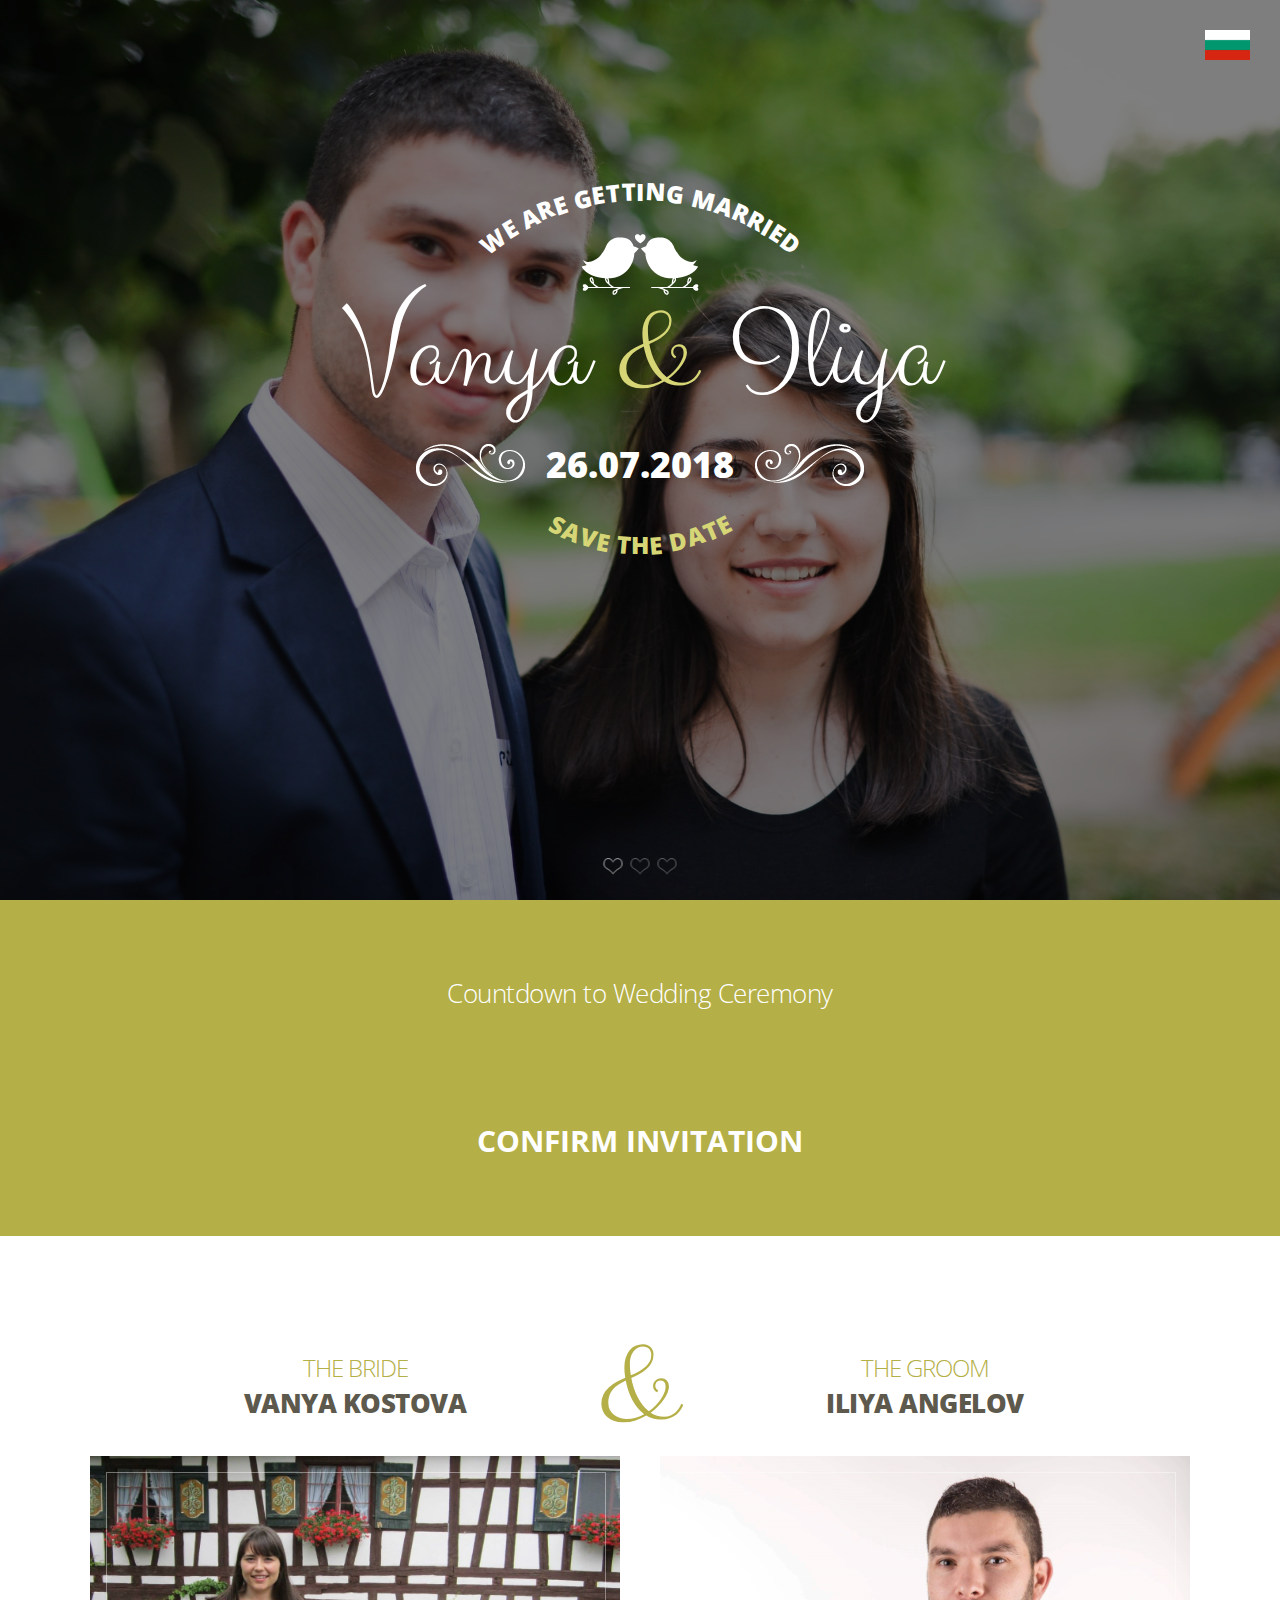
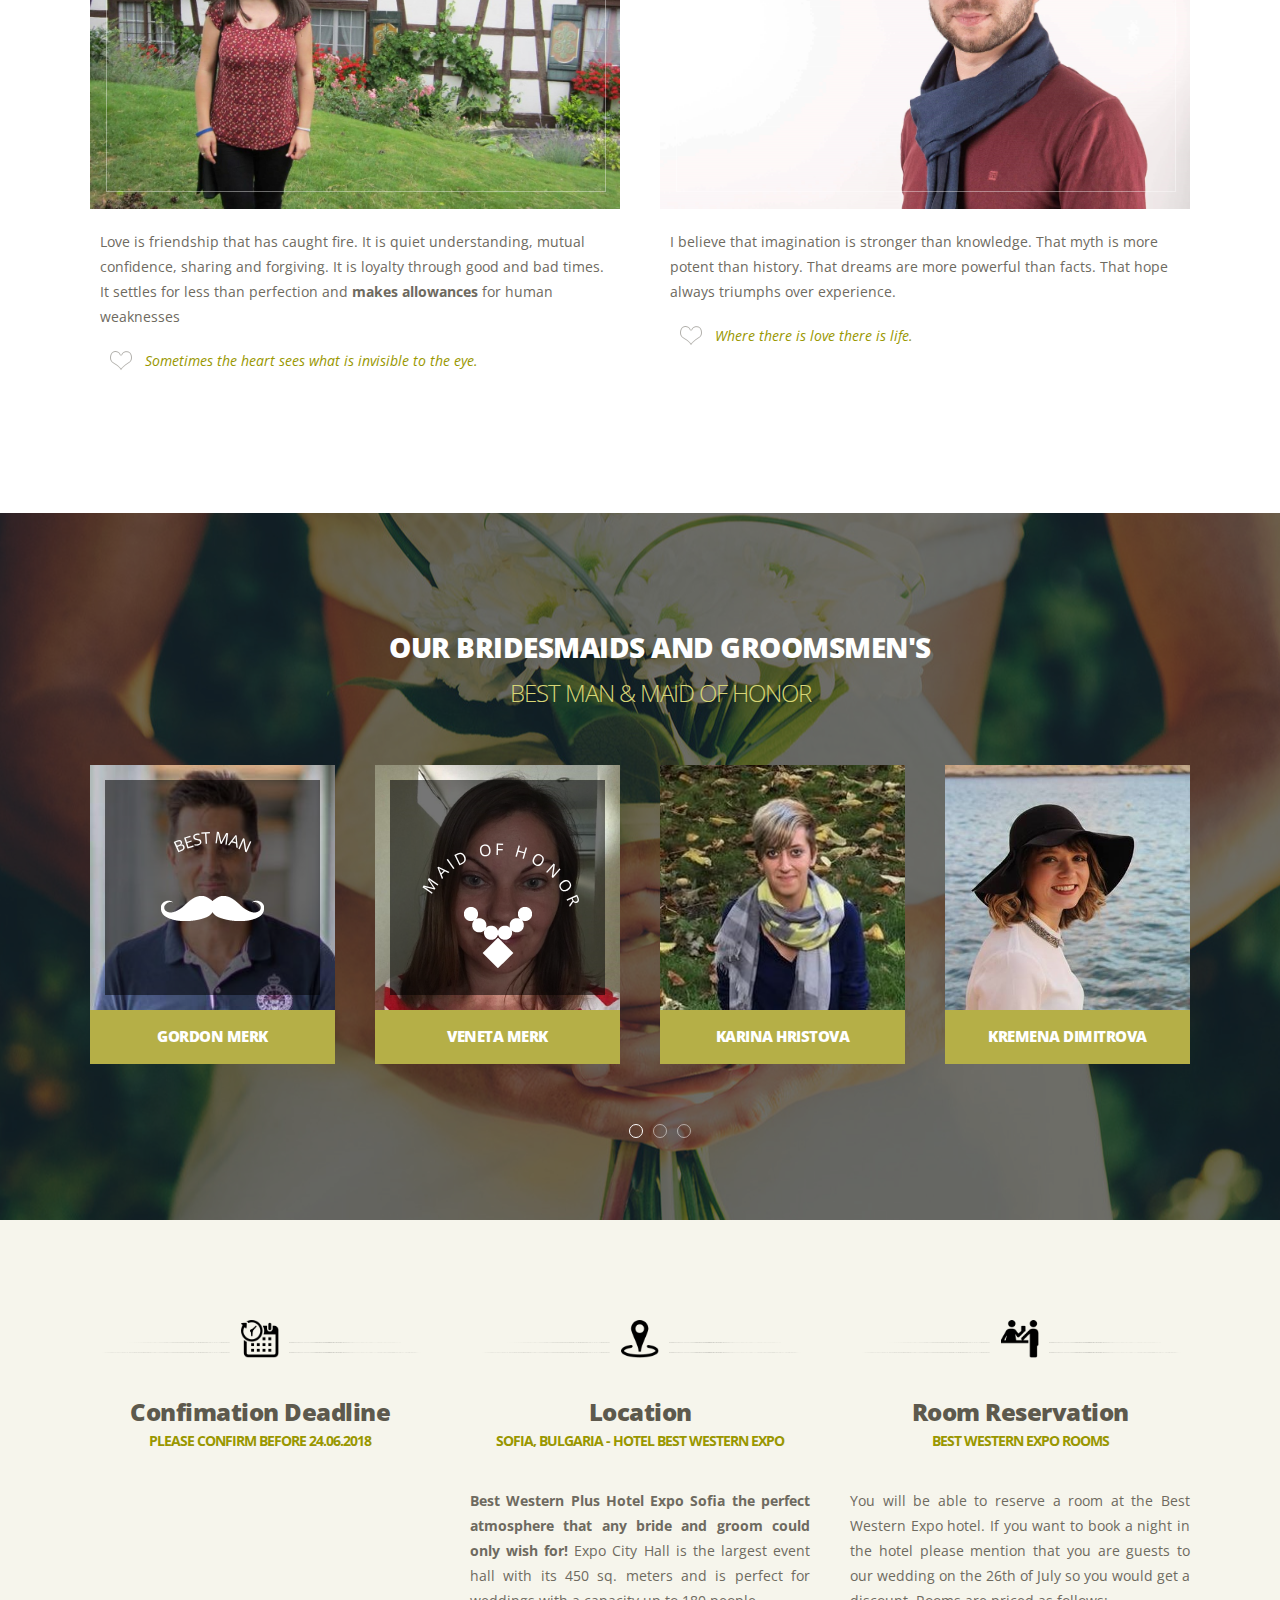
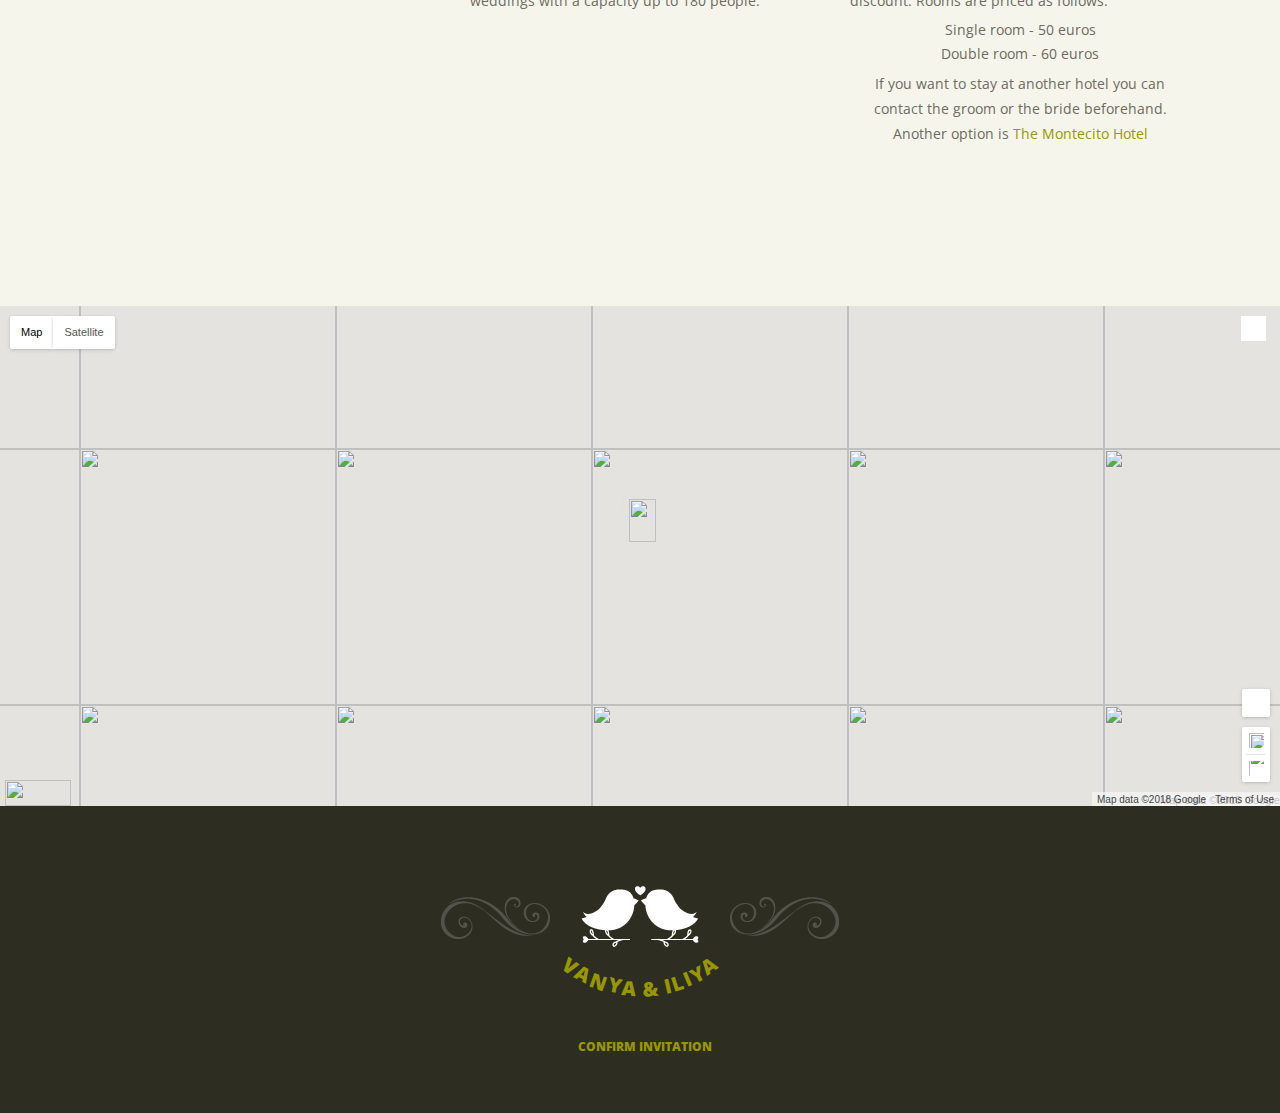
==== commit 99d6db60: "Update text and flags" ====
--- a/index.html
+++ b/index.html
@@ -10,7 +10,7 @@
 <link href='https://fonts.googleapis.com/css?family=Open+Sans:400,300,700,800' rel='stylesheet' type='text/css'>
 </head>
 <body>
-<div style="position:fixed;top:30px;right:30px;z-index:667">
+<div style="position:absolute;top:30px;right:30px;z-index:667">
   <a href="/bg"><img src="images/bgFlag.png" title="Български" width="45" height="30"/></a>
 </div>
 <div id="main_container">
@@ -185,7 +185,7 @@
                   SOFIA, BULGARIA - HOTEL BEST WESTERN EXPO
                 </a>
               </span>
-              <p>
+              <p style="text-align: justify;">
                 <strong>
                   Best Western Plus Hotel Expo Sofia the perfect atmosphere that any bride and groom could only wish for!
                 </strong>
@@ -202,7 +202,7 @@
                 BEST WESTERN EXPO ROOMS
               </a>
             </span>
-            <p style="padding-bottom:10px">
+            <p style="padding-bottom:10px;text-align: justify;">
               You will be able to reserve a room at the Best Western Expo hotel. If you want to book a night in the hotel please mention that you are guests to our wedding on the 26th of July so you would get a discount. Rooms are priced as follows:
             </p>
             <ul>
